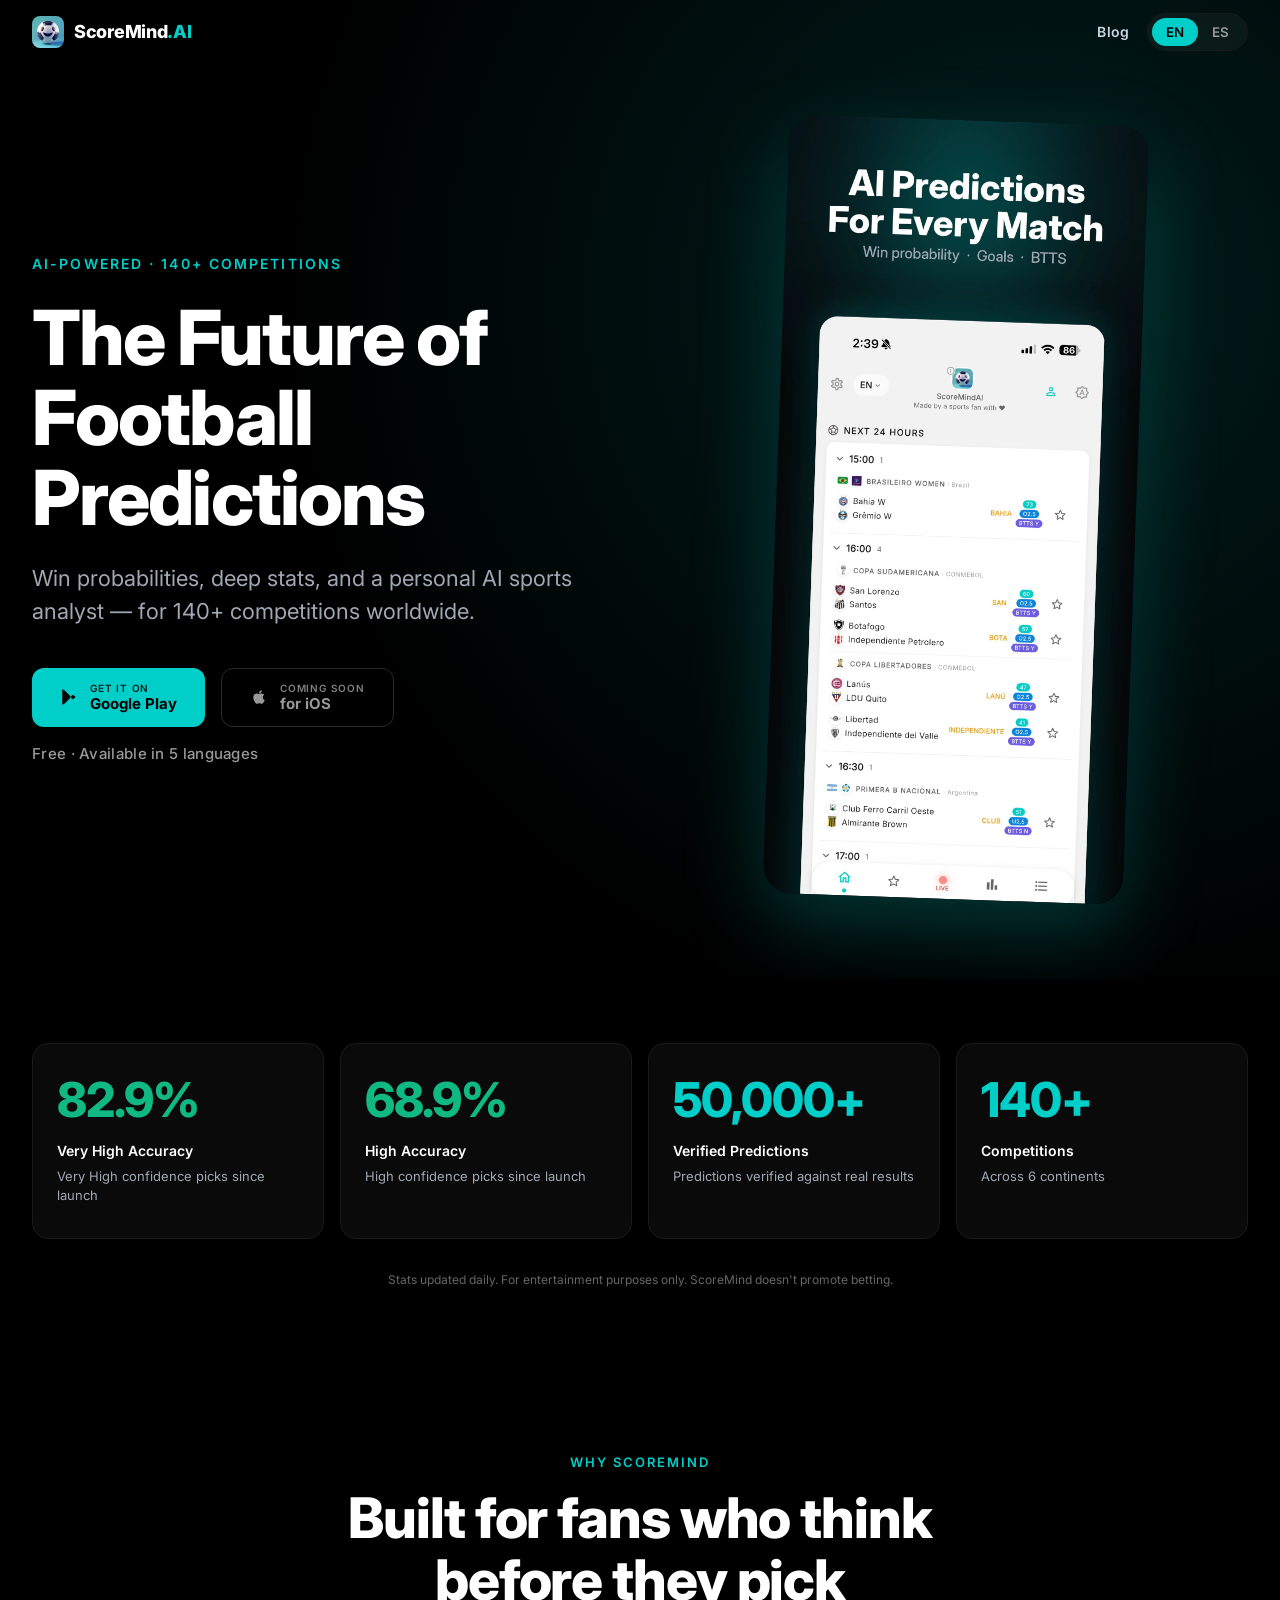
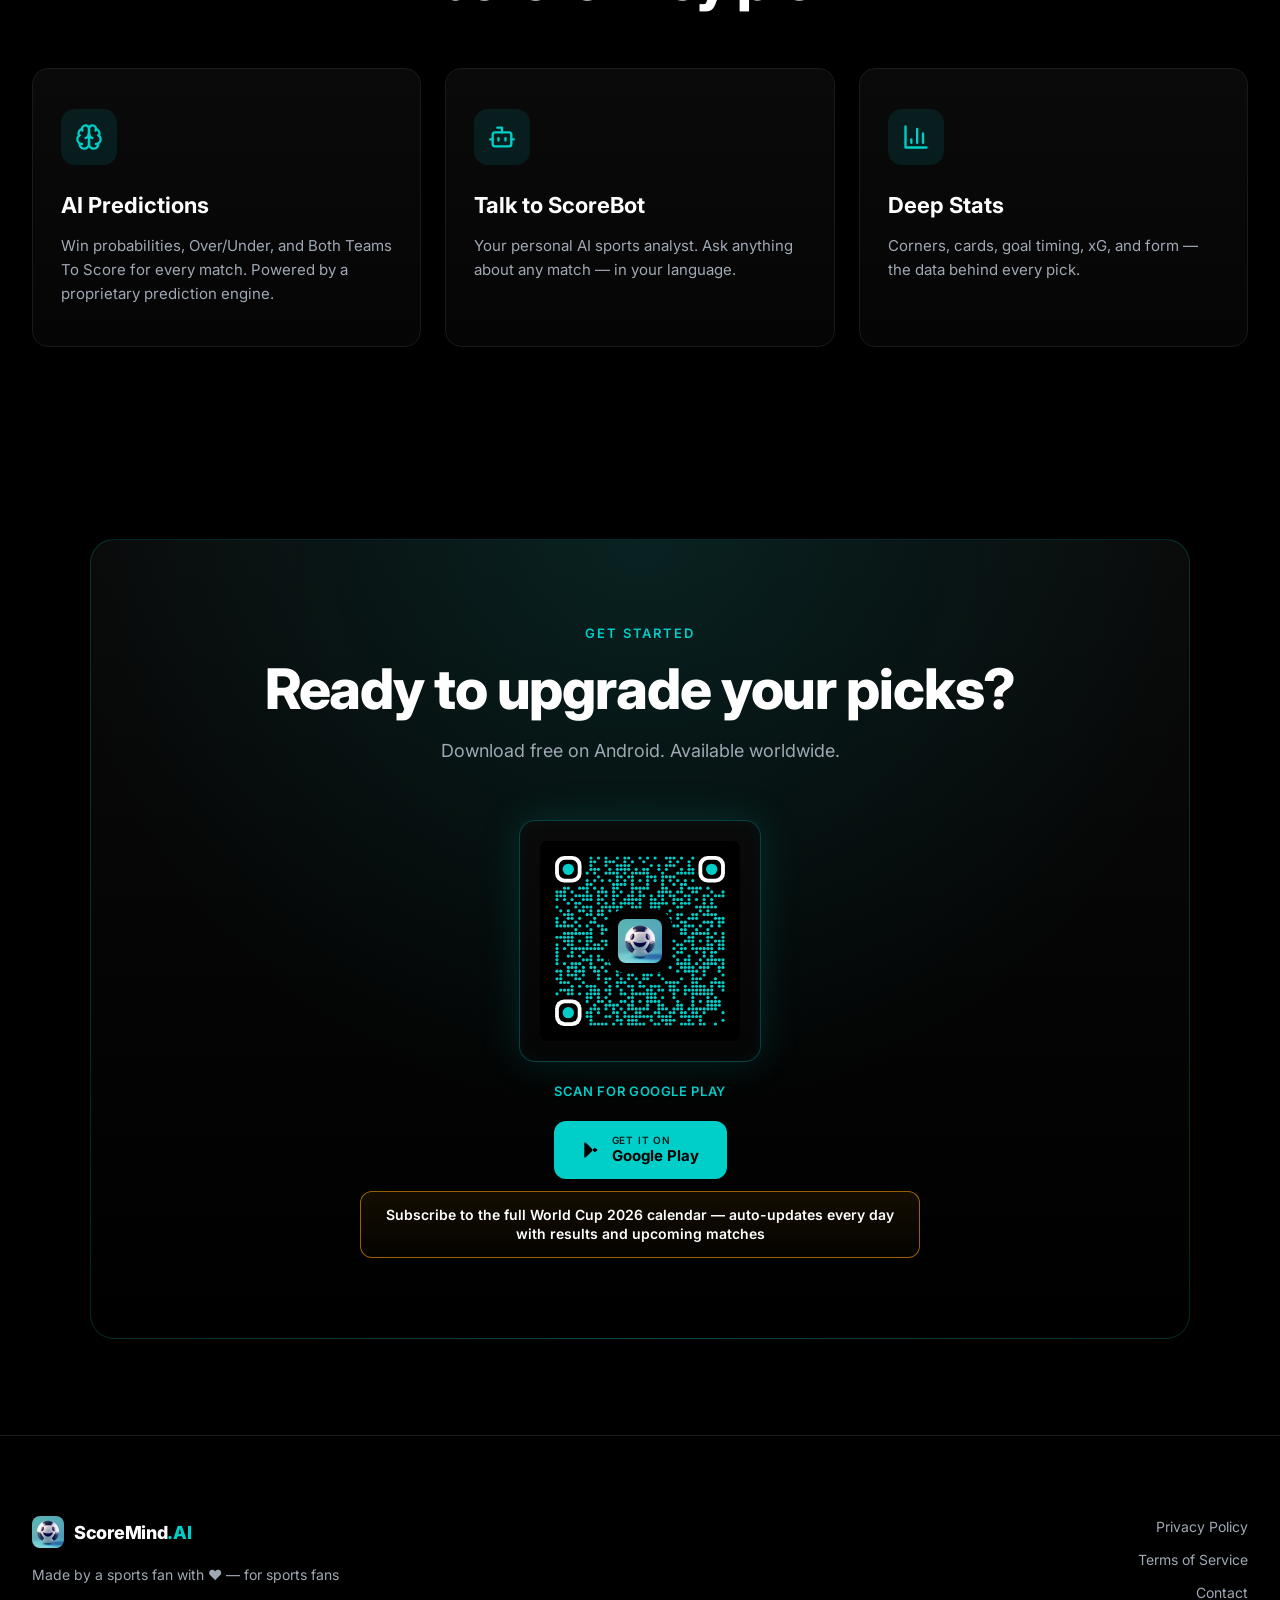
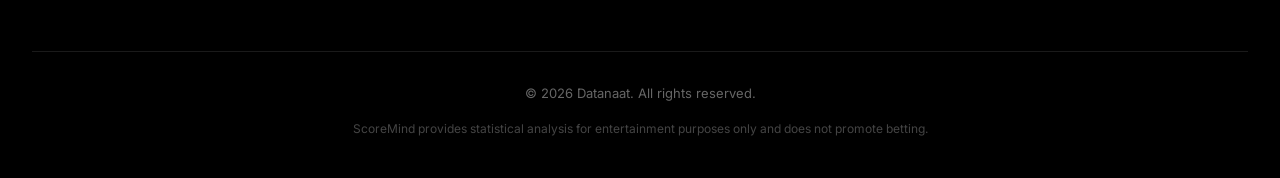
==== index.html @ 616c1754 "Add World Cup 2026 calendar subscribe CTA beside Download app button Mac directive 2026-06-03 S38 Wa" ====
<!DOCTYPE html>
<html lang="en">
<head>
  <!-- Google tag (gtag.js) -->
  <script async src="https://www.googletagmanager.com/gtag/js?id=G-HRE56GWJR3"></script>
  <script>
    window.dataLayer = window.dataLayer || [];
    function gtag(){dataLayer.push(arguments);}
    gtag('js', new Date());
    gtag('config', 'G-HRE56GWJR3');
  </script>

  <meta charset="UTF-8">
  <meta name="viewport" content="width=device-width, initial-scale=1.0">
  <meta name="theme-color" content="#000000">
  <title>ScoreMind AI — AI Predictions for 140+ Football Competitions</title>

  <!-- Google Tag Manager -->
  <script>(function(w,d,s,l,i){w[l]=w[l]||[];w[l].push({'gtm.start':
  new Date().getTime(),event:'gtm.js'});var f=d.getElementsByTagName(s)[0],
  j=d.createElement(s),dl=l!='dataLayer'?'&l='+l:'';j.async=true;j.src=
  'https://www.googletagmanager.com/gtm.js?id='+i+dl;f.parentNode.insertBefore(j,f);
  })(window,document,'script','dataLayer','GTM-NVF7D37X');</script>
  <!-- End Google Tag Manager -->

  <meta name="description" content="AI-powered football predictions, deep stats, and a personal AI sports analyst (ScoreBot) for 140+ competitions worldwide. Free on Android. iOS coming soon.">
  <link rel="icon" type="image/png" sizes="32x32" href="/favicon-32x32.png">
  <link rel="icon" type="image/png" sizes="16x16" href="/favicon-16x16.png">
  <link rel="apple-touch-icon" sizes="180x180" href="/apple-touch-icon.png">
  <link rel="manifest" href="/site.webmanifest">
  <link rel="preconnect" href="https://fonts.googleapis.com">
  <link rel="preconnect" href="https://fonts.gstatic.com" crossorigin>
  <link rel="preload" as="image" href="/assets/screenshots/home.webp" fetchpriority="high">
  <link href="https://fonts.googleapis.com/css2?family=Inter:wght@400;500;600;700;800;900&display=swap" rel="stylesheet">

  <!-- Open Graph (FIXME: og-image.png needs to be uploaded to /og-image.png) -->
  <meta property="og:title" content="ScoreMind AI — AI Predictions for Football">
  <meta property="og:description" content="Win probabilities, deep stats, and a personal AI sports analyst — for 140+ competitions worldwide.">
  <meta property="og:image" content="https://scoremind.ai/og-image.png">
  <meta property="og:url" content="https://scoremind.ai">
  <meta property="og:type" content="website">

  <meta name="twitter:card" content="summary_large_image">
  <meta name="twitter:title" content="ScoreMind AI — AI Predictions for Football">
  <meta name="twitter:description" content="Win probabilities, deep stats, and a personal AI sports analyst.">
  <meta name="twitter:image" content="https://scoremind.ai/og-image.png">

  <style>
    *, *::before, *::after { margin: 0; padding: 0; box-sizing: border-box; }
    html { scroll-behavior: smooth; }
    body {
      font-family: 'Inter', -apple-system, BlinkMacSystemFont, 'Segoe UI', Roboto, sans-serif;
      background: #000;
      color: #fff;
      line-height: 1.5;
      min-height: 100vh;
      -webkit-font-smoothing: antialiased;
      text-rendering: optimizeLegibility;
      overflow-x: hidden;
    }
    a { color: inherit; text-decoration: none; }
    button { font-family: inherit; }
    img { display: block; max-width: 100%; }

    .container { max-width: 1280px; margin: 0 auto; padding: 0 32px; }
    .eyebrow {
      font-size: 13px;
      font-weight: 600;
      letter-spacing: 0.15em;
      color: #00CEC9;
      text-transform: uppercase;
    }
    .h2-display {
      font-size: clamp(36px, 5vw, 56px);
      font-weight: 800;
      line-height: 1.1;
      letter-spacing: -0.02em;
      color: #fff;
    }

    .icon {
      display: inline-block;
      width: 24px;
      height: 24px;
      background-color: currentColor;
      -webkit-mask-repeat: no-repeat;
      mask-repeat: no-repeat;
      -webkit-mask-position: center;
      mask-position: center;
      -webkit-mask-size: contain;
      mask-size: contain;
    }
    .icon-brain { -webkit-mask-image: url('/assets/icons/brain.svg'); mask-image: url('/assets/icons/brain.svg'); }
    .icon-bot { -webkit-mask-image: url('/assets/icons/bot.svg'); mask-image: url('/assets/icons/bot.svg'); }
    .icon-bar-chart { -webkit-mask-image: url('/assets/icons/bar-chart-3.svg'); mask-image: url('/assets/icons/bar-chart-3.svg'); }

    .nav {
      position: fixed;
      top: 0; left: 0; right: 0;
      height: 64px;
      z-index: 50;
      background: transparent;
      border-bottom: 1px solid transparent;
      transition: background 0.3s ease, backdrop-filter 0.3s ease, border-color 0.3s ease;
    }
    .nav-inner {
      max-width: 1280px;
      margin: 0 auto;
      height: 100%;
      padding: 0 32px;
      display: flex;
      align-items: center;
      justify-content: space-between;
    }
    .nav.scrolled {
      background: rgba(0, 0, 0, 0.7);
      backdrop-filter: blur(12px);
      -webkit-backdrop-filter: blur(12px);
      border-bottom-color: #1A1A1A;
    }
    .nav-logo { display: flex; align-items: center; gap: 10px; }
    .nav-logo img { width: 32px; height: 32px; border-radius: 8px; }
    .nav-logo-text {
      font-size: 18px;
      font-weight: 800;
      letter-spacing: -0.3px;
      color: #fff;
    }
    .nav-logo-text .ai { color: #00CEC9; }

    .nav-right { display: flex; align-items: center; gap: 18px; }
    .nav-link {
      font-size: 14px;
      font-weight: 600;
      color: #cbd5e1;
      letter-spacing: 0.01em;
      transition: color 0.2s;
    }
    .nav-link:hover { color: #00CEC9; }

    .lang-toggle {
      display: flex;
      background: rgba(255, 255, 255, 0.04);
      border: 1px solid #1A1A1A;
      border-radius: 999px;
      padding: 4px;
      font-size: 13px;
      font-weight: 600;
    }
    .lang-toggle button {
      background: transparent;
      border: 0;
      color: #999;
      padding: 6px 14px;
      border-radius: 999px;
      cursor: pointer;
      font-weight: inherit;
      transition: color 0.2s, background 0.2s;
    }
    .lang-toggle button.active {
      background: #00CEC9;
      color: #000;
    }

    .hero {
      position: relative;
      padding: 120px 32px 80px;
      min-height: 90vh;
      display: flex;
      align-items: center;
      overflow: hidden;
    }
    .hero::before {
      content: '';
      position: absolute;
      inset: 0;
      background: radial-gradient(circle at 80% 30%, rgba(0, 206, 201, 0.15), transparent 60%);
      pointer-events: none;
      z-index: 0;
    }
    .hero-grid {
      max-width: 1280px;
      margin: 0 auto;
      width: 100%;
      display: grid;
      grid-template-columns: minmax(0, 1fr) minmax(0, 1fr);
      gap: 48px;
      align-items: center;
      position: relative;
      z-index: 1;
    }
    .hero-eyebrow {
      font-size: 14px;
      font-weight: 600;
      letter-spacing: 0.15em;
      color: #00CEC9;
      text-transform: uppercase;
      margin-bottom: 24px;
    }
    .hero h1 {
      font-size: clamp(48px, 6vw, 76px);
      font-weight: 800;
      line-height: 1.05;
      letter-spacing: -0.025em;
      max-width: 600px;
    }
    .hero-sub {
      font-size: clamp(18px, 2vw, 22px);
      line-height: 1.5;
      color: #A0A8B4;
      max-width: 540px;
      margin-top: 24px;
    }
    .hero-buttons {
      display: flex;
      gap: 16px;
      margin-top: 40px;
      flex-wrap: wrap;
    }
    .btn {
      display: inline-flex;
      align-items: center;
      gap: 12px;
      padding: 14px 28px;
      border-radius: 12px;
      font-size: 15px;
      font-weight: 600;
      cursor: pointer;
      transition: all 0.2s ease;
      border: 0;
      text-decoration: none;
    }
    .btn-primary { background: #00CEC9; color: #000; }
    .btn-primary:hover {
      transform: scale(1.02);
      box-shadow: 0 8px 24px rgba(0, 206, 201, 0.35);
    }
    .btn-secondary {
      background: transparent;
      border: 1.5px solid #333;
      color: rgba(255, 255, 255, 0.7);
      cursor: not-allowed;
      opacity: 0.85;
    }
    .btn-icon { width: 18px; height: 18px; flex-shrink: 0; }
    .btn-stack {
      display: flex;
      flex-direction: column;
      align-items: flex-start;
      line-height: 1.1;
      gap: 2px;
    }
    .btn-stack-small {
      font-size: 10px;
      font-weight: 600;
      opacity: 0.85;
      text-transform: uppercase;
      letter-spacing: 0.08em;
    }
    .btn-stack-big { font-size: 15px; font-weight: 700; }
    .hero-tiny {
      font-size: 15px;
      font-weight: 500;
      color: #999;
      letter-spacing: 0.02em;
      margin-top: 16px;
    }

    .hero-phone-wrap {
      display: flex;
      justify-content: center;
      align-items: center;
      width: 100%;
    }
    .hero-phone {
      width: 360px;
      max-width: 100%;
      border-radius: 28px;
      overflow: hidden;
      transform: rotate(2deg);
      opacity: 1;
      box-shadow:
        0 30px 80px rgba(0, 206, 201, 0.25),
        0 12px 32px rgba(0, 0, 0, 0.5);
      animation: heroPhoneIn 0.9s cubic-bezier(0.2, 0.7, 0.2, 1) 200ms;
    }
    .hero-phone img {
      display: block;
      width: 100%;
      height: auto;
      object-fit: contain;
    }
    @keyframes heroPhoneIn {
      from { opacity: 0; transform: rotate(2deg) translateY(20px); }
      to { opacity: 1; transform: rotate(2deg) translateY(0); }
    }

    .trust { padding: 64px 0; }
    .trust-grid {
      display: grid;
      grid-template-columns: repeat(4, 1fr);
      gap: 16px;
    }
    .trust-card {
      background: #0A0A0A;
      border: 1px solid #1A1A1A;
      border-radius: 16px;
      padding: 32px 24px;
      transition: border-color 0.2s ease, transform 0.2s ease;
    }
    .trust-card:hover {
      border-color: rgba(0, 206, 201, 0.4);
      transform: translateY(-4px);
    }
    .trust-number {
      font-size: 48px;
      font-weight: 800;
      line-height: 1;
      letter-spacing: -0.02em;
    }
    .trust-card.green .trust-number { color: #10B981; }
    .trust-card.cyan .trust-number { color: #00CEC9; }
    .trust-label {
      font-size: 14px;
      font-weight: 600;
      color: #fff;
      margin-top: 16px;
    }
    .trust-desc {
      font-size: 13px;
      color: #A0A8B4;
      margin-top: 6px;
      line-height: 1.5;
    }
    .trust-disclaimer {
      text-align: center;
      font-size: 12px;
      color: #666;
      margin-top: 32px;
      max-width: 720px;
      margin-left: auto;
      margin-right: auto;
    }

    .why { padding: 96px 0; }
    .why-header {
      text-align: center;
      max-width: 720px;
      margin: 0 auto 56px;
    }
    .why-header .eyebrow { display: inline-block; margin-bottom: 16px; }
    .why-grid {
      display: grid;
      grid-template-columns: repeat(3, 1fr);
      gap: 24px;
    }
    .why-card {
      background: linear-gradient(180deg, #0A0A0A, #050505);
      border: 1px solid #1A1A1A;
      border-radius: 16px;
      padding: 40px 28px;
      transition: border-color 0.2s ease, transform 0.2s ease;
    }
    .why-card:hover {
      border-color: rgba(0, 206, 201, 0.3);
      transform: translateY(-4px);
    }
    .why-card-icon {
      width: 56px;
      height: 56px;
      border-radius: 14px;
      background: rgba(0, 206, 201, 0.1);
      color: #00CEC9;
      display: flex;
      align-items: center;
      justify-content: center;
    }
    .why-card-icon .icon { width: 28px; height: 28px; }
    .why-card-title {
      font-size: 22px;
      font-weight: 700;
      color: #fff;
      margin-top: 24px;
    }
    .why-card-body {
      font-size: 15px;
      color: #A0A8B4;
      line-height: 1.6;
      margin-top: 12px;
    }

    .download { padding: 96px 0; }
    .download-card {
      position: relative;
      max-width: 1100px;
      margin: 0 auto;
      background: radial-gradient(circle at 50% 0%, rgba(0, 206, 201, 0.12), transparent 60%), linear-gradient(180deg, #0A0A0A, #000);
      border: 1px solid rgba(0, 206, 201, 0.2);
      border-radius: 24px;
      padding: 80px 60px;
      text-align: center;
      overflow: hidden;
    }
    .download-card .eyebrow { display: inline-block; margin-bottom: 16px; }
    .download-h2 {
      font-size: clamp(36px, 5vw, 56px);
      font-weight: 800;
      line-height: 1.1;
      letter-spacing: -0.02em;
    }
    .download-sub {
      font-size: 18px;
      color: #A0A8B4;
      margin-top: 16px;
      line-height: 1.5;
    }

    .download-options {
      margin: 56px auto 0;
      display: flex;
      justify-content: center;
    }
    .download-col {
      display: flex;
      flex-direction: column;
      align-items: center;
      gap: 20px;
    }
    .qr-wrap {
      position: relative;
      padding: 20px;
      border-radius: 16px;
      background: linear-gradient(180deg, #0A0A0A, #050505);
      border: 1px solid rgba(0, 206, 201, 0.3);
      box-shadow:
        0 0 40px rgba(0, 206, 201, 0.15),
        inset 0 0 20px rgba(0, 206, 201, 0.05);
      transition: box-shadow 0.3s ease;
      display: block;
    }
    .qr-wrap:hover {
      box-shadow:
        0 0 60px rgba(0, 206, 201, 0.25),
        inset 0 0 24px rgba(0, 206, 201, 0.08);
    }
    .qr-wrap img.qr-img {
      width: 200px;
      height: 200px;
      display: block;
    }
    .qr-logo {
      position: absolute;
      top: 50%;
      left: 50%;
      transform: translate(-50%, -50%);
      width: 56px;
      height: 56px;
      border-radius: 14px;
      background: #000;
      padding: 6px;
      box-shadow: 0 0 0 4px #000;
    }
    .qr-label {
      font-size: 13px;
      font-weight: 600;
      letter-spacing: 0.05em;
      text-transform: uppercase;
      color: #00CEC9;
    }

    .download-mobile-buttons {
      display: none;
      flex-direction: column;
      gap: 12px;
      margin-top: 32px;
    }
    .download-mobile-buttons .btn {
      justify-content: center;
      width: 100%;
    }

    /* World Cup 2026 calendar subscribe CTA (S38 W8) */
    .download-ctas {
      display: flex;
      flex-direction: column;
      align-items: center;
      gap: 14px;
      margin-top: 12px;
    }
    .btn-wc-calendar {
      display: inline-flex;
      align-items: center;
      gap: 10px;
      max-width: 560px;
      padding: 14px 24px;
      border-radius: 12px;
      border: 1.5px solid rgba(245, 158, 11, 0.6);
      background: linear-gradient(180deg, rgba(245, 158, 11, 0.08), rgba(245, 158, 11, 0.02));
      color: #fff;
      font-size: 14px;
      font-weight: 600;
      line-height: 1.35;
      text-align: center;
      cursor: pointer;
      transition: all 0.2s ease;
      text-decoration: none;
    }
    .btn-wc-calendar:hover {
      transform: scale(1.02);
      border-color: #F59E0B;
      box-shadow: 0 8px 24px rgba(245, 158, 11, 0.25);
    }
    .btn-wc-calendar .btn-wc-icon {
      flex-shrink: 0;
      width: 20px;
      height: 20px;
      color: #F59E0B;
    }

    /* Modal */
    .modal-overlay {
      position: fixed;
      inset: 0;
      background: rgba(0, 0, 0, 0.78);
      backdrop-filter: blur(6px);
      -webkit-backdrop-filter: blur(6px);
      display: none;
      align-items: center;
      justify-content: center;
      z-index: 100;
      padding: 20px;
    }
    .modal-overlay.open { display: flex; }
    .modal-card {
      background: linear-gradient(180deg, #0A0A0A, #050505);
      border: 1px solid rgba(245, 158, 11, 0.35);
      border-radius: 20px;
      padding: 32px 28px;
      max-width: 480px;
      width: 100%;
      box-shadow: 0 24px 64px rgba(0, 0, 0, 0.6), 0 0 40px rgba(245, 158, 11, 0.12);
      text-align: left;
    }
    .modal-card h2 {
      font-size: 22px;
      font-weight: 800;
      letter-spacing: -0.01em;
      color: #fff;
      margin-bottom: 18px;
    }
    .modal-card ul {
      list-style: none;
      padding: 0;
      margin: 0 0 24px 0;
      display: flex;
      flex-direction: column;
      gap: 12px;
    }
    .modal-card ul li {
      font-size: 14px;
      line-height: 1.5;
      color: #cbd5e1;
    }
    .modal-card ul li a {
      color: #00CEC9;
      text-decoration: underline;
    }
    .modal-actions {
      display: flex;
      gap: 12px;
      justify-content: flex-end;
      flex-wrap: wrap;
    }
    .modal-actions .btn-modal {
      padding: 10px 20px;
      border-radius: 10px;
      font-size: 14px;
      font-weight: 600;
      border: 0;
      cursor: pointer;
      transition: all 0.2s ease;
    }
    .modal-actions .btn-modal-cancel {
      background: transparent;
      border: 1px solid #333;
      color: #cbd5e1;
    }
    .modal-actions .btn-modal-cancel:hover { border-color: #666; }
    .modal-actions .btn-modal-confirm {
      background: #F59E0B;
      color: #000;
    }
    .modal-actions .btn-modal-confirm:hover {
      transform: scale(1.03);
      box-shadow: 0 6px 18px rgba(245, 158, 11, 0.4);
    }
    @media (max-width: 480px) {
      .modal-card { padding: 24px 20px; }
      .modal-card h2 { font-size: 20px; }
    }

    .footer {
      border-top: 1px solid #1A1A1A;
      padding: 80px 0 40px;
    }
    .footer-grid {
      display: grid;
      grid-template-columns: 1fr 1fr;
      gap: 48px;
      align-items: start;
    }
    .footer-brand {
      display: flex;
      flex-direction: column;
      gap: 16px;
    }
    .footer-logo { display: flex; align-items: center; gap: 10px; }
    .footer-logo img { width: 32px; height: 32px; border-radius: 8px; }
    .footer-logo-text {
      font-size: 18px;
      font-weight: 800;
      letter-spacing: -0.3px;
    }
    .footer-logo-text .ai { color: #00CEC9; }
    .footer-tagline {
      font-size: 14px;
      color: #A0A8B4;
      max-width: 360px;
      line-height: 1.5;
    }
    .footer-links {
      display: flex;
      flex-direction: column;
      gap: 12px;
      align-items: flex-end;
    }
    .footer-links a {
      font-size: 14px;
      color: #A0A8B4;
      transition: color 0.2s;
    }
    .footer-links a:hover { color: #00CEC9; }
    .footer-bottom {
      margin-top: 48px;
      padding-top: 32px;
      border-top: 1px solid #1A1A1A;
      text-align: center;
    }
    .footer-copy { font-size: 13px; color: #666; }
    .footer-disclaimer {
      font-size: 12px;
      color: #444;
      max-width: 600px;
      margin: 16px auto 0;
      line-height: 1.5;
    }

    @media (max-width: 1023px) {
      .hero-phone { width: 320px; }
      .why-grid { grid-template-columns: 1fr; gap: 16px; }
      .trust-grid { grid-template-columns: repeat(2, minmax(0, 1fr)); }
    }

    @media (max-width: 767px) {
      .container { padding: 0 20px; }
      .nav-inner { padding: 0 16px; }
      .hero { padding: 100px 20px 60px; min-height: auto; }
      .hero h1 {
        font-size: 40px !important;
        line-height: 1.08;
        max-width: 100%;
        overflow-wrap: break-word;
        word-wrap: break-word;
        hyphens: auto;
      }
      .hero-sub { font-size: 17px; }
      .hero-eyebrow { font-size: 12px; }
      .hero-grid { grid-template-columns: 1fr; gap: 56px; }
      .hero-phone { width: min(280px, 75vw); }
      .lang-toggle { font-size: 12px; padding: 3px; }
      .lang-toggle button { padding: 5px 10px; }
      .nav-right { gap: 12px; }
      .nav-link { font-size: 13px; }
      .h2-display { font-size: 32px !important; }
      .download-h2 { font-size: 32px !important; }
      .why, .download { padding: 64px 0; }
      .download-card { padding: 48px 24px; }
      .download-options { display: none; }
      .download-mobile-buttons { display: flex; }
      .footer-grid { grid-template-columns: 1fr; gap: 32px; }
      .footer-links { align-items: flex-start; }
      .trust-grid { grid-template-columns: 1fr; }
      .trust-number { font-size: 40px; }
    }
  </style>
</head>
<body>
  <!-- Google Tag Manager (noscript) -->
  <noscript><iframe src="https://www.googletagmanager.com/ns.html?id=GTM-NVF7D37X"
  height="0" width="0" style="display:none;visibility:hidden"></iframe></noscript>
  <!-- End Google Tag Manager (noscript) -->

  <nav class="nav" id="nav">
    <div class="nav-inner">
      <a href="/" class="nav-logo" aria-label="ScoreMind.AI home">
        <img src="/logo.webp" alt="">
        <span class="nav-logo-text">ScoreMind<span class="ai">.AI</span></span>
      </a>
      <div class="nav-right">
        <a href="/blog" class="nav-link" data-i18n="nav.link_blog">Blog</a>
        <div class="lang-toggle" role="group" aria-label="Language selector">
          <button data-lang-btn="en" data-i18n="nav.lang_en" class="active" aria-pressed="true">EN</button>
          <button data-lang-btn="es" data-i18n="nav.lang_es" aria-pressed="false">ES</button>
        </div>
      </div>
    </div>
  </nav>

  <section class="hero">
    <div class="hero-grid">
      <div class="hero-copy">
        <div class="hero-eyebrow" data-i18n="hero.eyebrow">AI-POWERED · 140+ COMPETITIONS</div>
        <h1 data-i18n="hero.h1">The Future of Football Predictions</h1>
        <p class="hero-sub" data-i18n="hero.sub">Win probabilities, deep stats, and a personal AI sports analyst — for 140+ competitions worldwide.</p>

        <div class="hero-buttons">
          <a class="btn btn-primary" href="https://play.google.com/store/apps/details?id=ai.scoremind.app">
            <svg class="btn-icon" viewBox="0 0 24 24" fill="currentColor" aria-hidden="true">
              <path d="M3.609 1.814 13.792 12 3.61 22.186a.996.996 0 0 1-.61-.92V2.734a1 1 0 0 1 .609-.92Z"/>
              <path d="m16.81 9.013 2.633 1.494c1.376.78 1.376 2.205 0 2.985l-2.633 1.494L13.792 12l3.018-2.987Z"/>
              <path d="m4.609 1.814 9.183 9.186-3.018 3.018L4.609 1.814Z"/>
              <path d="m4.609 22.186 9.183-9.186-3.018-3.018L4.609 22.186Z"/>
            </svg>
            <span class="btn-stack">
              <span class="btn-stack-small" data-i18n="hero.btn_primary_small">GET IT ON</span>
              <span class="btn-stack-big" data-i18n="hero.btn_primary_big">Google Play</span>
            </span>
          </a>

          <button class="btn btn-secondary" disabled aria-disabled="true">
            <svg class="btn-icon" viewBox="0 0 24 24" fill="currentColor" aria-hidden="true">
              <path d="M17.05 20.28c-.98.95-2.05.8-3.08.35-1.09-.46-2.09-.48-3.24 0-1.44.62-2.2.44-3.06-.35C2.79 15.25 3.51 7.59 9.05 7.31c1.35.07 2.29.74 3.08.8 1.18-.24 2.31-.93 3.57-.84 1.51.12 2.65.72 3.4 1.8-3.12 1.87-2.38 5.98.48 7.13-.57 1.5-1.31 2.99-2.54 4.09zM12 7.25c-.15-2.23 1.66-4.07 3.74-4.25.29 2.58-2.34 4.5-3.74 4.25z"/>
            </svg>
            <span class="btn-stack">
              <span class="btn-stack-small" data-i18n="hero.btn_secondary_small">COMING SOON</span>
              <span class="btn-stack-big" data-i18n="hero.btn_secondary_big">for iOS</span>
            </span>
          </button>
        </div>

        <p class="hero-tiny" data-i18n="hero.tiny">Free · Available in 5 languages</p>
      </div>

      <div class="hero-phone-wrap">
        <div class="hero-phone">
          <img src="/assets/screenshots/home.webp" alt="ScoreMind home screen" fetchpriority="high" decoding="async" width="1284" height="2778">
        </div>
      </div>
    </div>
  </section>

  <section class="trust">
    <div class="container">
      <div class="trust-grid">
        <div class="trust-card green">
          <div class="trust-number">82.9%</div>
          <div class="trust-label" data-i18n="trust.card1.label">Very High Accuracy</div>
          <div class="trust-desc" data-i18n="trust.card1.desc">Very High confidence picks since launch</div>
        </div>
        <div class="trust-card green">
          <div class="trust-number">68.9%</div>
          <div class="trust-label" data-i18n="trust.card2.label">High Accuracy</div>
          <div class="trust-desc" data-i18n="trust.card2.desc">High confidence picks since launch</div>
        </div>
        <div class="trust-card cyan">
          <div class="trust-number">50,000+</div>
          <div class="trust-label" data-i18n="trust.card3.label">Verified Predictions</div>
          <div class="trust-desc" data-i18n="trust.card3.desc">Predictions verified against real results</div>
        </div>
        <div class="trust-card cyan">
          <div class="trust-number">140+</div>
          <div class="trust-label" data-i18n="trust.card4.label">Competitions</div>
          <div class="trust-desc" data-i18n="trust.card4.desc">Across 6 continents</div>
        </div>
      </div>
      <p class="trust-disclaimer" data-i18n="trust.disclaimer">Stats updated daily. For entertainment purposes only. ScoreMind doesn't promote betting.</p>
    </div>
  </section>

  <section class="why">
    <div class="container">
      <div class="why-header">
        <div class="eyebrow" data-i18n="why.eyebrow">WHY SCOREMIND</div>
        <h2 class="h2-display" data-i18n="why.h2">Built for fans who think before they pick</h2>
      </div>
      <div class="why-grid">
        <article class="why-card">
          <div class="why-card-icon"><span class="icon icon-brain" aria-hidden="true"></span></div>
          <h3 class="why-card-title" data-i18n="why.card1.title">AI Predictions</h3>
          <p class="why-card-body" data-i18n="why.card1.body">Win probabilities, Over/Under, and Both Teams To Score for every match. Powered by a proprietary prediction engine.</p>
        </article>
        <article class="why-card">
          <div class="why-card-icon"><span class="icon icon-bot" aria-hidden="true"></span></div>
          <h3 class="why-card-title" data-i18n="why.card2.title">Talk to ScoreBot</h3>
          <p class="why-card-body" data-i18n="why.card2.body">Your personal AI sports analyst. Ask anything about any match — in your language.</p>
        </article>
        <article class="why-card">
          <div class="why-card-icon"><span class="icon icon-bar-chart" aria-hidden="true"></span></div>
          <h3 class="why-card-title" data-i18n="why.card3.title">Deep Stats</h3>
          <p class="why-card-body" data-i18n="why.card3.body">Corners, cards, goal timing, xG, and form — the data behind every pick.</p>
        </article>
      </div>
    </div>
  </section>

  <section class="download">
    <div class="container">
      <div class="download-card">
        <div class="eyebrow" data-i18n="download.eyebrow">GET STARTED</div>
        <h2 class="download-h2" data-i18n="download.h2">Ready to upgrade your picks?</h2>
        <p class="download-sub" data-i18n="download.sub">Download free on Android. Available worldwide.</p>

        <div class="download-options">
          <div class="download-col">
            <a class="qr-wrap" href="https://play.google.com/store/apps/details?id=ai.scoremind.app" aria-label="Open Google Play listing">
              <img class="qr-img" src="/assets/qr/google-play.svg" alt="Google Play QR code">
              <img class="qr-logo" src="/logo.webp" alt="">
            </a>
            <span class="qr-label" data-i18n="download.qr_label_active">Scan for Google Play</span>
            <a class="btn btn-primary" href="https://play.google.com/store/apps/details?id=ai.scoremind.app">
              <svg class="btn-icon" viewBox="0 0 24 24" fill="currentColor" aria-hidden="true">
                <path d="M3.609 1.814 13.792 12 3.61 22.186a.996.996 0 0 1-.61-.92V2.734a1 1 0 0 1 .609-.92Z"/>
                <path d="m16.81 9.013 2.633 1.494c1.376.78 1.376 2.205 0 2.985l-2.633 1.494L13.792 12l3.018-2.987Z"/>
                <path d="m4.609 1.814 9.183 9.186-3.018 3.018L4.609 1.814Z"/>
                <path d="m4.609 22.186 9.183-9.186-3.018-3.018L4.609 22.186Z"/>
              </svg>
              <span class="btn-stack">
                <span class="btn-stack-small" data-i18n="download.btn_active_small">GET IT ON</span>
                <span class="btn-stack-big" data-i18n="download.btn_active_big">Google Play</span>
              </span>
            </a>
          </div>
        </div>

        <div class="download-mobile-buttons">
          <a class="btn btn-primary" href="https://play.google.com/store/apps/details?id=ai.scoremind.app">
            <svg class="btn-icon" viewBox="0 0 24 24" fill="currentColor" aria-hidden="true">
              <path d="M3.609 1.814 13.792 12 3.61 22.186a.996.996 0 0 1-.61-.92V2.734a1 1 0 0 1 .609-.92Z"/>
              <path d="m16.81 9.013 2.633 1.494c1.376.78 1.376 2.205 0 2.985l-2.633 1.494L13.792 12l3.018-2.987Z"/>
              <path d="m4.609 1.814 9.183 9.186-3.018 3.018L4.609 1.814Z"/>
              <path d="m4.609 22.186 9.183-9.186-3.018-3.018L4.609 22.186Z"/>
            </svg>
            <span class="btn-stack">
              <span class="btn-stack-small" data-i18n="download.btn_active_small">GET IT ON</span>
              <span class="btn-stack-big" data-i18n="download.btn_active_big">Google Play</span>
            </span>
          </a>
        </div>

        <!-- World Cup 2026 calendar subscribe CTA (S38 W8) -->
        <div class="download-ctas">
          <a href="#" class="btn-wc-calendar" id="subscribe-wc-calendar"
             role="button"
             aria-haspopup="dialog"
             data-i18n="wc.subscribe_cta">
            <svg class="btn-wc-icon" viewBox="0 0 24 24" fill="none" stroke="currentColor" stroke-width="2" stroke-linecap="round" stroke-linejoin="round" aria-hidden="true">
              <rect x="3" y="4" width="18" height="18" rx="2" ry="2"/>
              <line x1="16" y1="2" x2="16" y2="6"/>
              <line x1="8" y1="2" x2="8" y2="6"/>
              <line x1="3" y1="10" x2="21" y2="10"/>
            </svg>
            <span>Subscribe to the full World Cup 2026 calendar — auto-updates every day with results and upcoming matches</span>
          </a>
        </div>
      </div>
    </div>
  </section>

  <!-- World Cup 2026 calendar subscribe modal (S38 W8) -->
  <div class="modal-overlay" id="wc-subscribe-modal" role="dialog" aria-modal="true" aria-labelledby="wc-subscribe-modal-title">
    <div class="modal-card">
      <h2 id="wc-subscribe-modal-title" data-i18n="wc.modal.title">World Cup 2026 Calendar</h2>
      <ul>
        <li data-i18n="wc.modal.bullet1">All 72 matches plus bracket auto-fills as the tournament progresses</li>
        <li data-i18n="wc.modal.bullet2">Match results update automatically</li>
        <li data-i18n="wc.modal.bullet3">15-minute reminder before each match (via your calendar)</li>
        <li data-i18n="wc.modal.bullet4" data-i18n-html="true">Want instant result notifications? <a href="https://play.google.com/store/apps/details?id=ai.scoremind.app" target="_blank" rel="noopener">Download the app</a></li>
      </ul>
      <div class="modal-actions">
        <button type="button" class="btn-modal btn-modal-cancel" id="wc-modal-cancel" data-i18n="wc.modal.cancel">Cancel</button>
        <button type="button" class="btn-modal btn-modal-confirm" id="wc-modal-confirm" data-i18n="wc.modal.confirm">Subscribe</button>
      </div>
    </div>
  </div>

  <footer class="footer">
    <div class="container">
      <div class="footer-grid">
        <div class="footer-brand">
          <a href="/" class="footer-logo" aria-label="ScoreMind.AI home">
            <img src="/logo.webp" alt="">
            <span class="footer-logo-text">ScoreMind<span class="ai">.AI</span></span>
          </a>
          <p class="footer-tagline" data-i18n="footer.tagline">Made by a sports fan with ❤ — for sports fans</p>
        </div>
        <div class="footer-links">
          <a href="/privacy" data-i18n="footer.link_privacy">Privacy Policy</a>
          <a href="/terms" data-i18n="footer.link_terms">Terms of Service</a>
          <a href="mailto:info@datanaat.com" data-i18n="footer.link_contact">Contact</a>
        </div>
      </div>
      <div class="footer-bottom">
        <p class="footer-copy" data-i18n="footer.copyright">© 2026 Datanaat. All rights reserved.</p>
        <p class="footer-disclaimer" data-i18n="footer.disclaimer">ScoreMind provides statistical analysis for entertainment purposes only and does not promote betting.</p>
      </div>
    </div>
  </footer>

  <script src="/assets/js/i18n.js" defer></script>
  <script>
    (function () {
      var nav = document.getElementById('nav');
      function onScroll() {
        if (window.scrollY > 8) nav.classList.add('scrolled');
        else nav.classList.remove('scrolled');
      }
      window.addEventListener('scroll', onScroll, { passive: true });
      onScroll();
    })();
  </script>

  <!-- World Cup 2026 calendar subscribe handler (S38 W8) -->
  <script>
  (function () {
    'use strict';
    var BACKEND_HOST = 'migration-production-dc6e.up.railway.app';
    var CALENDAR_PATH = '/calendars/worldcup-2026.ics';
    var SUPPORTED_LANGS = ['en', 'es', 'pt', 'fr', 'ar'];

    function getCalendarLang() {
      var raw = (navigator.language || navigator.userLanguage || 'en').toLowerCase();
      var base = raw.split(/[-_]/)[0];
      return SUPPORTED_LANGS.indexOf(base) !== -1 ? base : 'en';
    }

    function isApplePlatform() {
      var ua = navigator.userAgent || '';
      return /iPad|iPhone|iPod|Macintosh/.test(ua);
    }

    function buildHttpsIcsUrl(lang) {
      return 'https://' + BACKEND_HOST + CALENDAR_PATH + '?lang=' + encodeURIComponent(lang);
    }
    function buildWebcalUrl(lang) {
      return 'webcal://' + BACKEND_HOST + CALENDAR_PATH + '?lang=' + encodeURIComponent(lang);
    }

    function subscribeToCalendar() {
      var lang = getCalendarLang();
      if (isApplePlatform()) {
        // iOS / macOS Safari → webcal:// native (Apple Calendar one-tap subscribe)
        window.location.href = buildWebcalUrl(lang);
      } else {
        // Android / desktop → Google Calendar web subscribe wrapper
        var googleSubscribeUrl = 'https://calendar.google.com/calendar/r?cid=' + encodeURIComponent(buildHttpsIcsUrl(lang));
        window.open(googleSubscribeUrl, '_blank', 'noopener');
      }
    }

    function showModal() {
      var modal = document.getElementById('wc-subscribe-modal');
      if (!modal) return;
      modal.classList.add('open');
      document.body.style.overflow = 'hidden';
    }
    function hideModal() {
      var modal = document.getElementById('wc-subscribe-modal');
      if (!modal) return;
      modal.classList.remove('open');
      document.body.style.overflow = '';
    }

    function bind() {
      var btn = document.getElementById('subscribe-wc-calendar');
      if (btn) {
        btn.addEventListener('click', function (e) {
          e.preventDefault();
          showModal();
        });
      }
      var confirmBtn = document.getElementById('wc-modal-confirm');
      if (confirmBtn) {
        confirmBtn.addEventListener('click', function () {
          hideModal();
          subscribeToCalendar();
        });
      }
      var cancelBtn = document.getElementById('wc-modal-cancel');
      if (cancelBtn) cancelBtn.addEventListener('click', hideModal);

      var modal = document.getElementById('wc-subscribe-modal');
      if (modal) {
        modal.addEventListener('click', function (e) {
          if (e.target === modal) hideModal();
        });
      }
      document.addEventListener('keydown', function (e) {
        if (e.key === 'Escape') hideModal();
      });
    }

    if (document.readyState === 'loading') {
      document.addEventListener('DOMContentLoaded', bind);
    } else {
      bind();
    }
  })();
  </script>

</body>
</html>
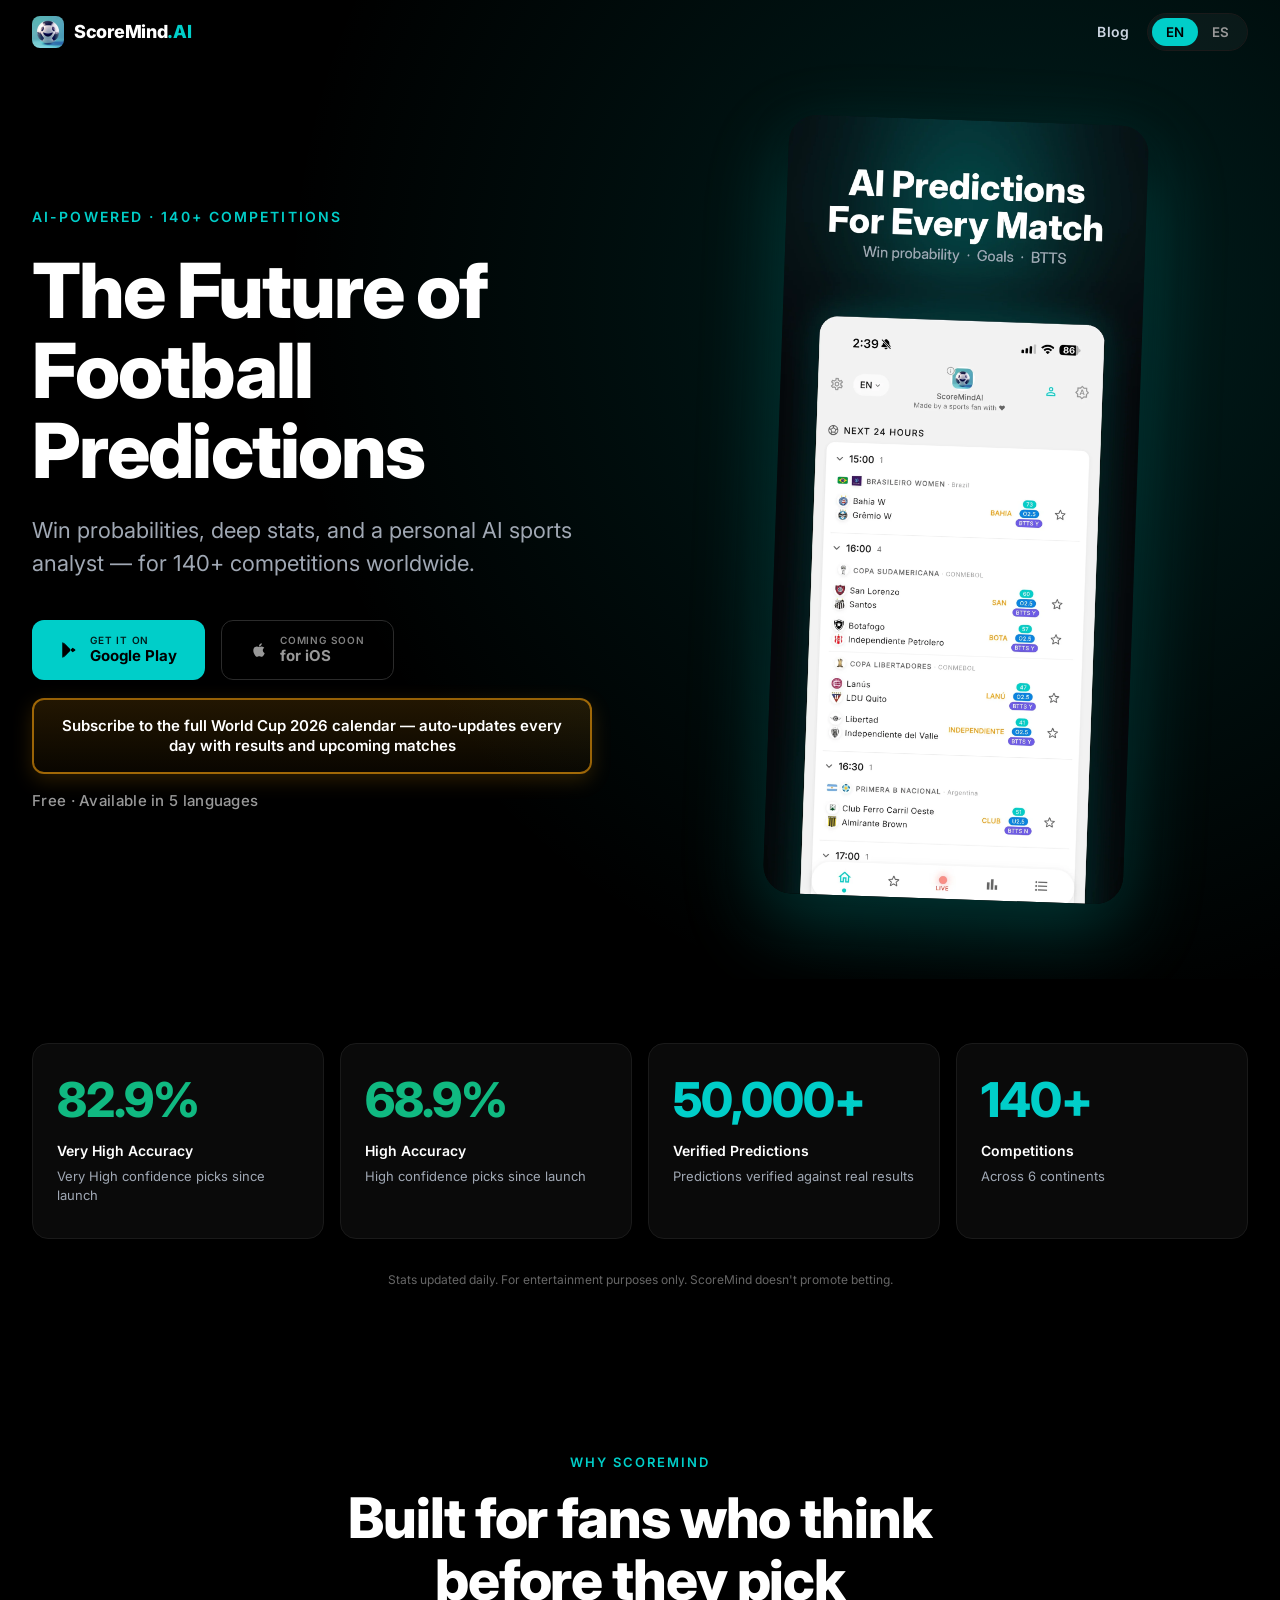
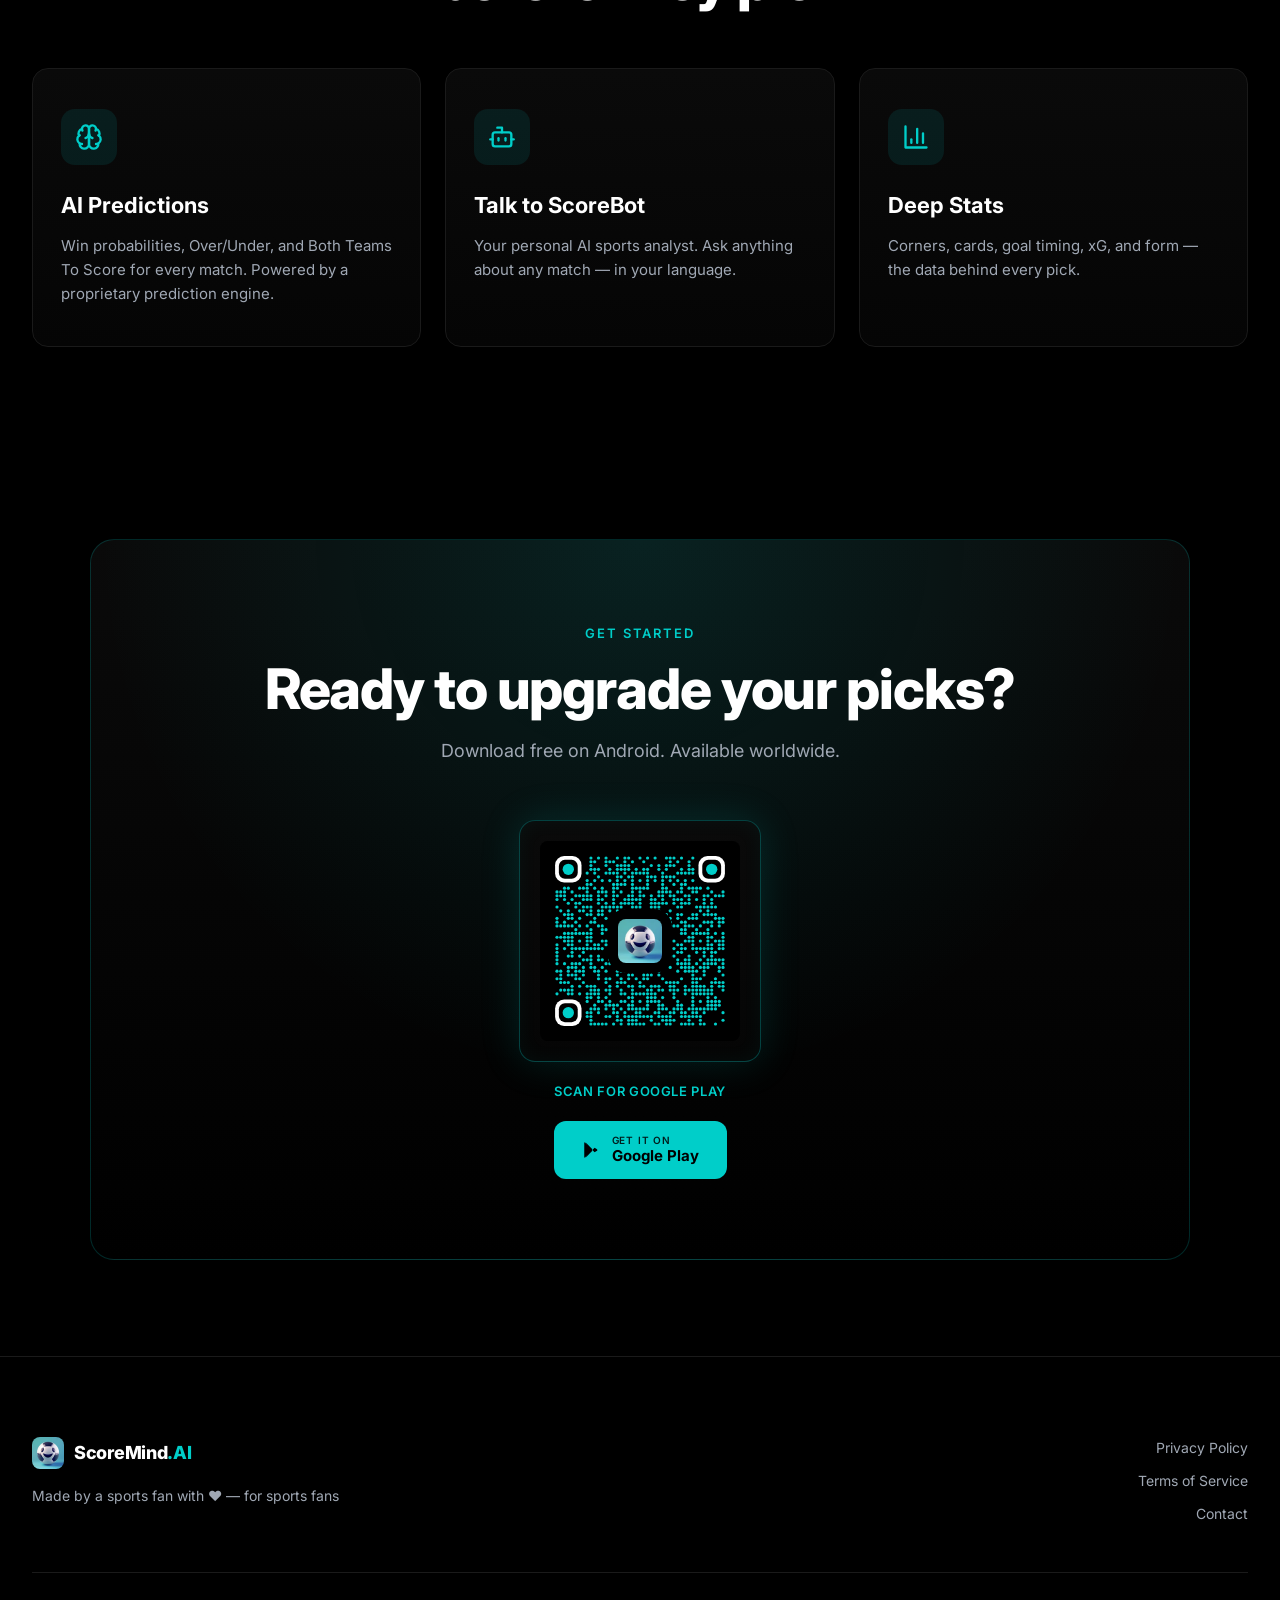
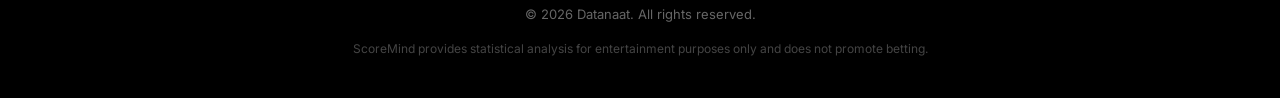
==== commit 5ef71e0b: "feat(site): promote WC calendar subscribe CTA to hero (above-the-fold) Moved #subscribe-wc-calendar " ====
--- a/index.html
+++ b/index.html
@@ -515,6 +515,27 @@
       width: 20px;
       height: 20px;
       color: #F59E0B;
+    }
+
+    /* Hero-promoted WC CTA — bolder visual weight above the fold */
+    .hero-wc-cta {
+      margin-top: 18px;
+      max-width: 560px;
+    }
+    .hero-wc-cta .btn-wc-calendar {
+      border-width: 2px;
+      padding: 16px 26px;
+      font-size: 15px;
+      background: linear-gradient(180deg, rgba(245, 158, 11, 0.14), rgba(245, 158, 11, 0.04));
+      box-shadow: 0 6px 20px rgba(245, 158, 11, 0.18);
+    }
+    .hero-wc-cta .btn-wc-calendar .btn-wc-icon {
+      width: 22px;
+      height: 22px;
+    }
+    @media (max-width: 768px) {
+      .hero-wc-cta { margin-top: 14px; }
+      .hero-wc-cta .btn-wc-calendar { font-size: 14px; padding: 14px 22px; }
     }
 
     /* Modal */
@@ -748,6 +769,22 @@
           </button>
         </div>
 
+        <!-- World Cup 2026 calendar subscribe CTA — promoted to hero (S38 close) -->
+        <div class="hero-wc-cta">
+          <a href="#" class="btn-wc-calendar" id="subscribe-wc-calendar"
+             role="button"
+             aria-haspopup="dialog"
+             data-i18n="wc.subscribe_cta">
+            <svg class="btn-wc-icon" viewBox="0 0 24 24" fill="none" stroke="currentColor" stroke-width="2" stroke-linecap="round" stroke-linejoin="round" aria-hidden="true">
+              <rect x="3" y="4" width="18" height="18" rx="2" ry="2"/>
+              <line x1="16" y1="2" x2="16" y2="6"/>
+              <line x1="8" y1="2" x2="8" y2="6"/>
+              <line x1="3" y1="10" x2="21" y2="10"/>
+            </svg>
+            <span>Subscribe to the full World Cup 2026 calendar — auto-updates every day with results and upcoming matches</span>
+          </a>
+        </div>
+
         <p class="hero-tiny" data-i18n="hero.tiny">Free · Available in 5 languages</p>
       </div>
 
@@ -856,22 +893,6 @@
             </span>
           </a>
         </div>
-
-        <!-- World Cup 2026 calendar subscribe CTA (S38 W8) -->
-        <div class="download-ctas">
-          <a href="#" class="btn-wc-calendar" id="subscribe-wc-calendar"
-             role="button"
-             aria-haspopup="dialog"
-             data-i18n="wc.subscribe_cta">
-            <svg class="btn-wc-icon" viewBox="0 0 24 24" fill="none" stroke="currentColor" stroke-width="2" stroke-linecap="round" stroke-linejoin="round" aria-hidden="true">
-              <rect x="3" y="4" width="18" height="18" rx="2" ry="2"/>
-              <line x1="16" y1="2" x2="16" y2="6"/>
-              <line x1="8" y1="2" x2="8" y2="6"/>
-              <line x1="3" y1="10" x2="21" y2="10"/>
-            </svg>
-            <span>Subscribe to the full World Cup 2026 calendar — auto-updates every day with results and upcoming matches</span>
-          </a>
-        </div>
       </div>
     </div>
   </section>
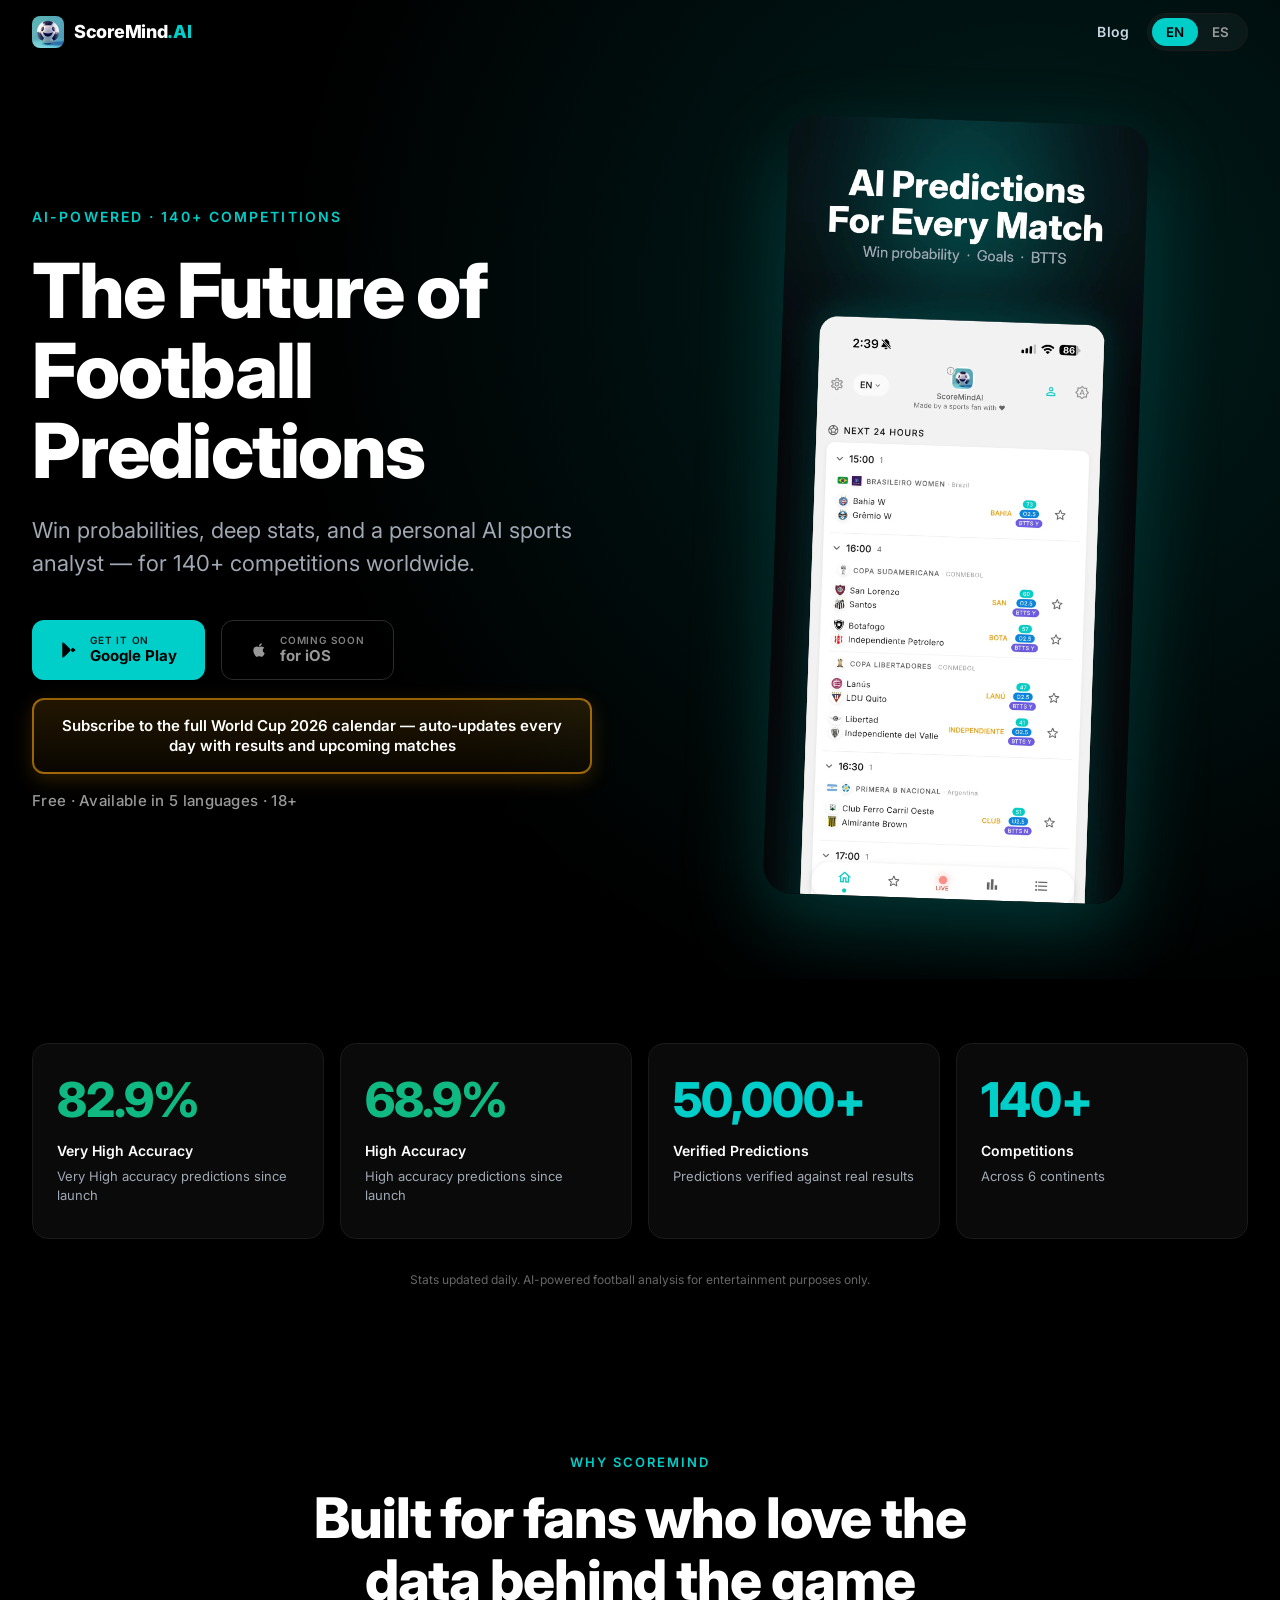
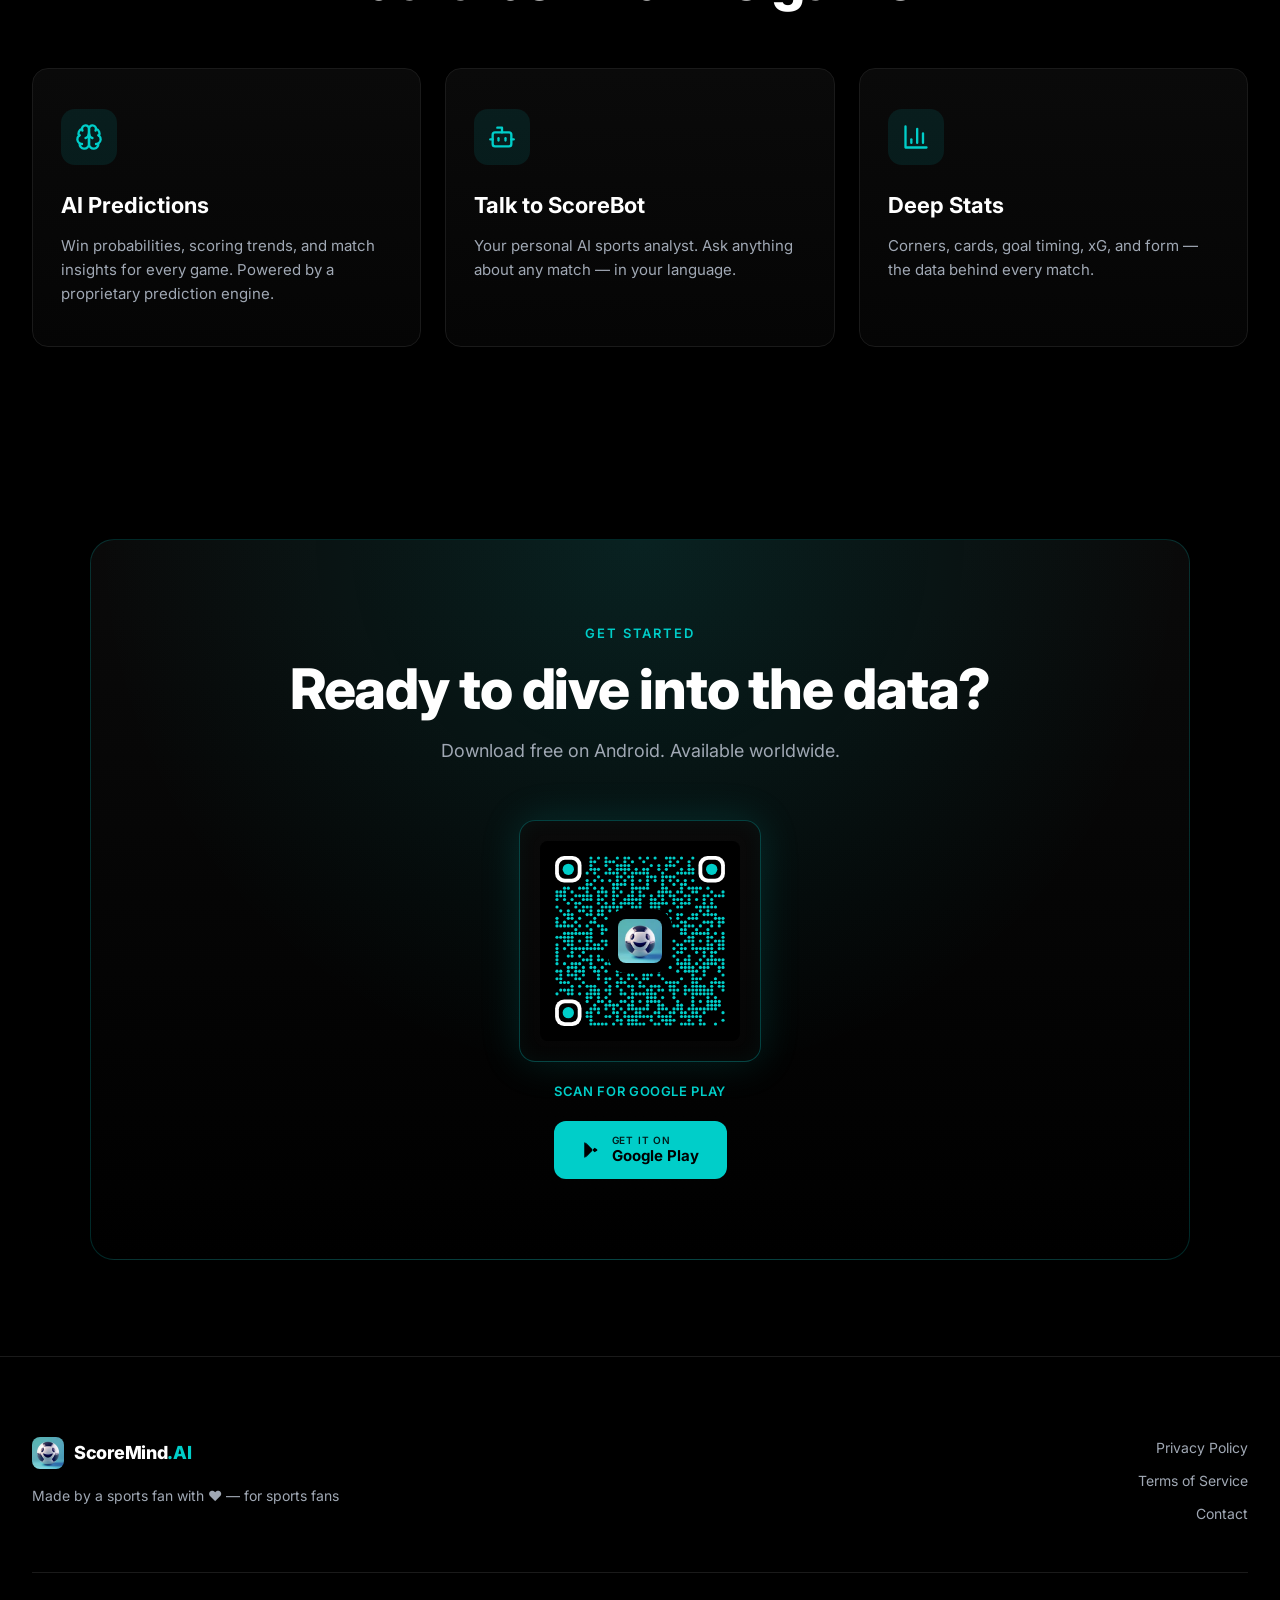
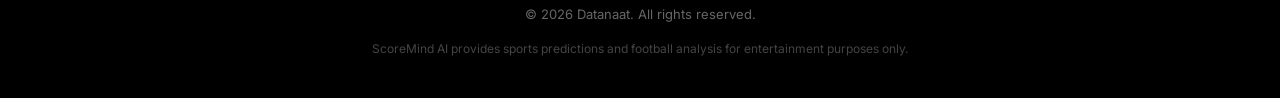
==== commit 7097f806: "[site] gambling-language cleanup for Google Ads eligibility + 18+ visibility - index.html: trust car" ====
--- a/index.html
+++ b/index.html
@@ -785,7 +785,7 @@
           </a>
         </div>
 
-        <p class="hero-tiny" data-i18n="hero.tiny">Free · Available in 5 languages</p>
+        <p class="hero-tiny" data-i18n="hero.tiny">Free · Available in 5 languages · 18+</p>
       </div>
 
       <div class="hero-phone-wrap">
@@ -802,12 +802,12 @@
         <div class="trust-card green">
           <div class="trust-number">82.9%</div>
           <div class="trust-label" data-i18n="trust.card1.label">Very High Accuracy</div>
-          <div class="trust-desc" data-i18n="trust.card1.desc">Very High confidence picks since launch</div>
+          <div class="trust-desc" data-i18n="trust.card1.desc">Very High accuracy predictions since launch</div>
         </div>
         <div class="trust-card green">
           <div class="trust-number">68.9%</div>
           <div class="trust-label" data-i18n="trust.card2.label">High Accuracy</div>
-          <div class="trust-desc" data-i18n="trust.card2.desc">High confidence picks since launch</div>
+          <div class="trust-desc" data-i18n="trust.card2.desc">High accuracy predictions since launch</div>
         </div>
         <div class="trust-card cyan">
           <div class="trust-number">50,000+</div>
@@ -820,7 +820,7 @@
           <div class="trust-desc" data-i18n="trust.card4.desc">Across 6 continents</div>
         </div>
       </div>
-      <p class="trust-disclaimer" data-i18n="trust.disclaimer">Stats updated daily. For entertainment purposes only. ScoreMind doesn't promote betting.</p>
+      <p class="trust-disclaimer" data-i18n="trust.disclaimer">Stats updated daily. AI-powered football analysis for entertainment purposes only.</p>
     </div>
   </section>
 
@@ -828,13 +828,13 @@
     <div class="container">
       <div class="why-header">
         <div class="eyebrow" data-i18n="why.eyebrow">WHY SCOREMIND</div>
-        <h2 class="h2-display" data-i18n="why.h2">Built for fans who think before they pick</h2>
+        <h2 class="h2-display" data-i18n="why.h2">Built for fans who love the data behind the game</h2>
       </div>
       <div class="why-grid">
         <article class="why-card">
           <div class="why-card-icon"><span class="icon icon-brain" aria-hidden="true"></span></div>
           <h3 class="why-card-title" data-i18n="why.card1.title">AI Predictions</h3>
-          <p class="why-card-body" data-i18n="why.card1.body">Win probabilities, Over/Under, and Both Teams To Score for every match. Powered by a proprietary prediction engine.</p>
+          <p class="why-card-body" data-i18n="why.card1.body">Win probabilities, scoring trends, and match insights for every game. Powered by a proprietary prediction engine.</p>
         </article>
         <article class="why-card">
           <div class="why-card-icon"><span class="icon icon-bot" aria-hidden="true"></span></div>
@@ -844,7 +844,7 @@
         <article class="why-card">
           <div class="why-card-icon"><span class="icon icon-bar-chart" aria-hidden="true"></span></div>
           <h3 class="why-card-title" data-i18n="why.card3.title">Deep Stats</h3>
-          <p class="why-card-body" data-i18n="why.card3.body">Corners, cards, goal timing, xG, and form — the data behind every pick.</p>
+          <p class="why-card-body" data-i18n="why.card3.body">Corners, cards, goal timing, xG, and form — the data behind every match.</p>
         </article>
       </div>
     </div>
@@ -854,7 +854,7 @@
     <div class="container">
       <div class="download-card">
         <div class="eyebrow" data-i18n="download.eyebrow">GET STARTED</div>
-        <h2 class="download-h2" data-i18n="download.h2">Ready to upgrade your picks?</h2>
+        <h2 class="download-h2" data-i18n="download.h2">Ready to dive into the data?</h2>
         <p class="download-sub" data-i18n="download.sub">Download free on Android. Available worldwide.</p>
 
         <div class="download-options">
@@ -931,8 +931,8 @@
         </div>
       </div>
       <div class="footer-bottom">
-        <p class="footer-copy" data-i18n="footer.copyright">© 2026 Datanaat. All rights reserved.</p>
-        <p class="footer-disclaimer" data-i18n="footer.disclaimer">ScoreMind provides statistical analysis for entertainment purposes only and does not promote betting.</p>
+        <p class="footer-copy" data-i18n="footer.copyright">© 2026 Datanaat. All rights reserved. <span style="display:inline-block;padding:2px 10px;border-radius:999px;border:1px solid currentColor;font-size:11px;font-weight:700;letter-spacing:0.5px;margin-left:8px;vertical-align:middle;opacity:0.85;">18+</span></p>
+        <p class="footer-disclaimer" data-i18n="footer.disclaimer">ScoreMind AI provides sports predictions and football analysis for entertainment purposes only.</p>
       </div>
     </div>
   </footer>
@@ -977,15 +977,16 @@
     }
 
     function subscribeToCalendar() {
+      // Single source of truth — the homepage and any shared link (WhatsApp,
+      // SMS, email) both route through `/cal`, which renders a branded
+      // "Opening your calendar…" page and then fires the same Option A
+      // platform-detect (iOS webcal:// vs Android/desktop Google Calendar
+      // legacy render?cid=). Same-tab navigation here (no window.open new
+      // tab) avoids triggering Android App Link interception that some
+      // users saw on the homepage when window.open opened a new Activity
+      // and Android handed the URL to the Google Calendar app.
       var lang = getCalendarLang();
-      if (isApplePlatform()) {
-        // iOS / macOS Safari → webcal:// native (Apple Calendar one-tap subscribe)
-        window.location.href = buildWebcalUrl(lang);
-      } else {
-        // Android / desktop → Google Calendar web subscribe wrapper
-        var googleSubscribeUrl = 'https://calendar.google.com/calendar/r?cid=' + encodeURIComponent(buildHttpsIcsUrl(lang));
-        window.open(googleSubscribeUrl, '_blank', 'noopener');
-      }
+      window.location.href = '/cal?lang=' + encodeURIComponent(lang);
     }
 
     function showModal() {
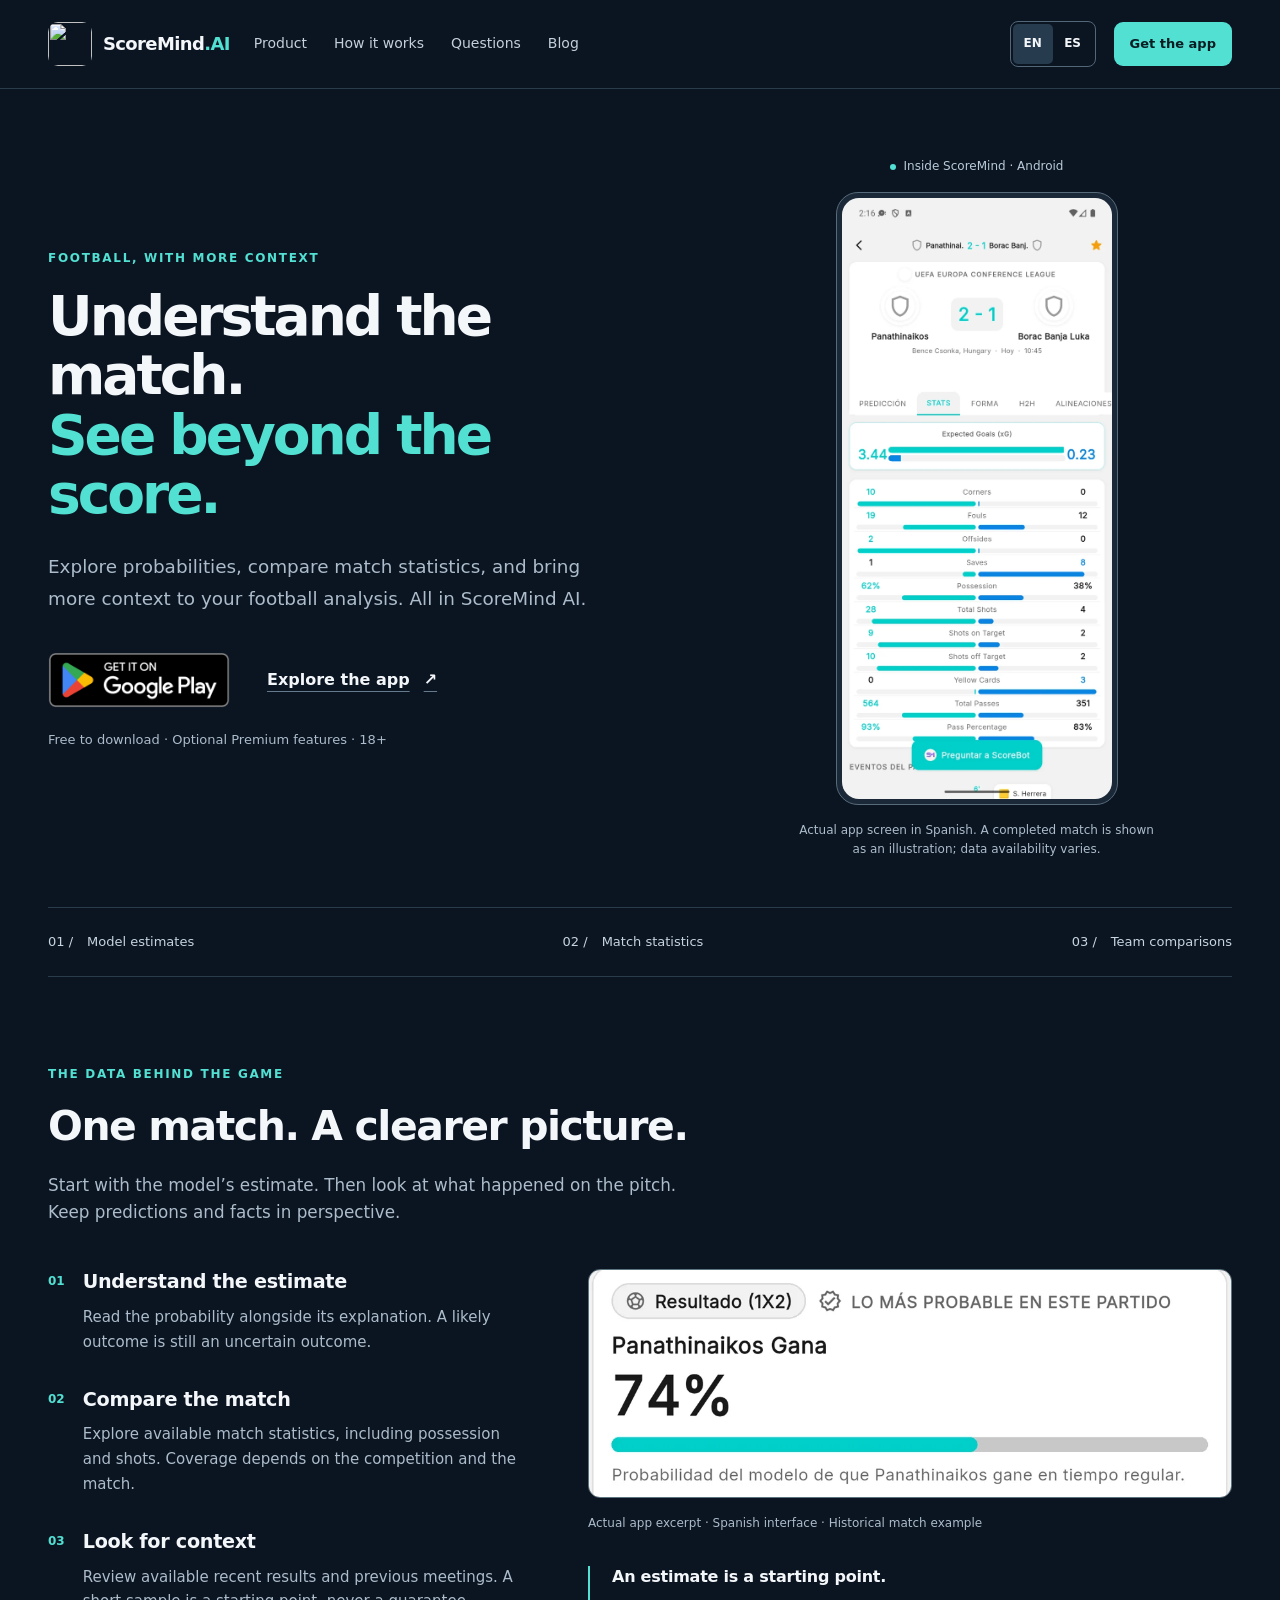
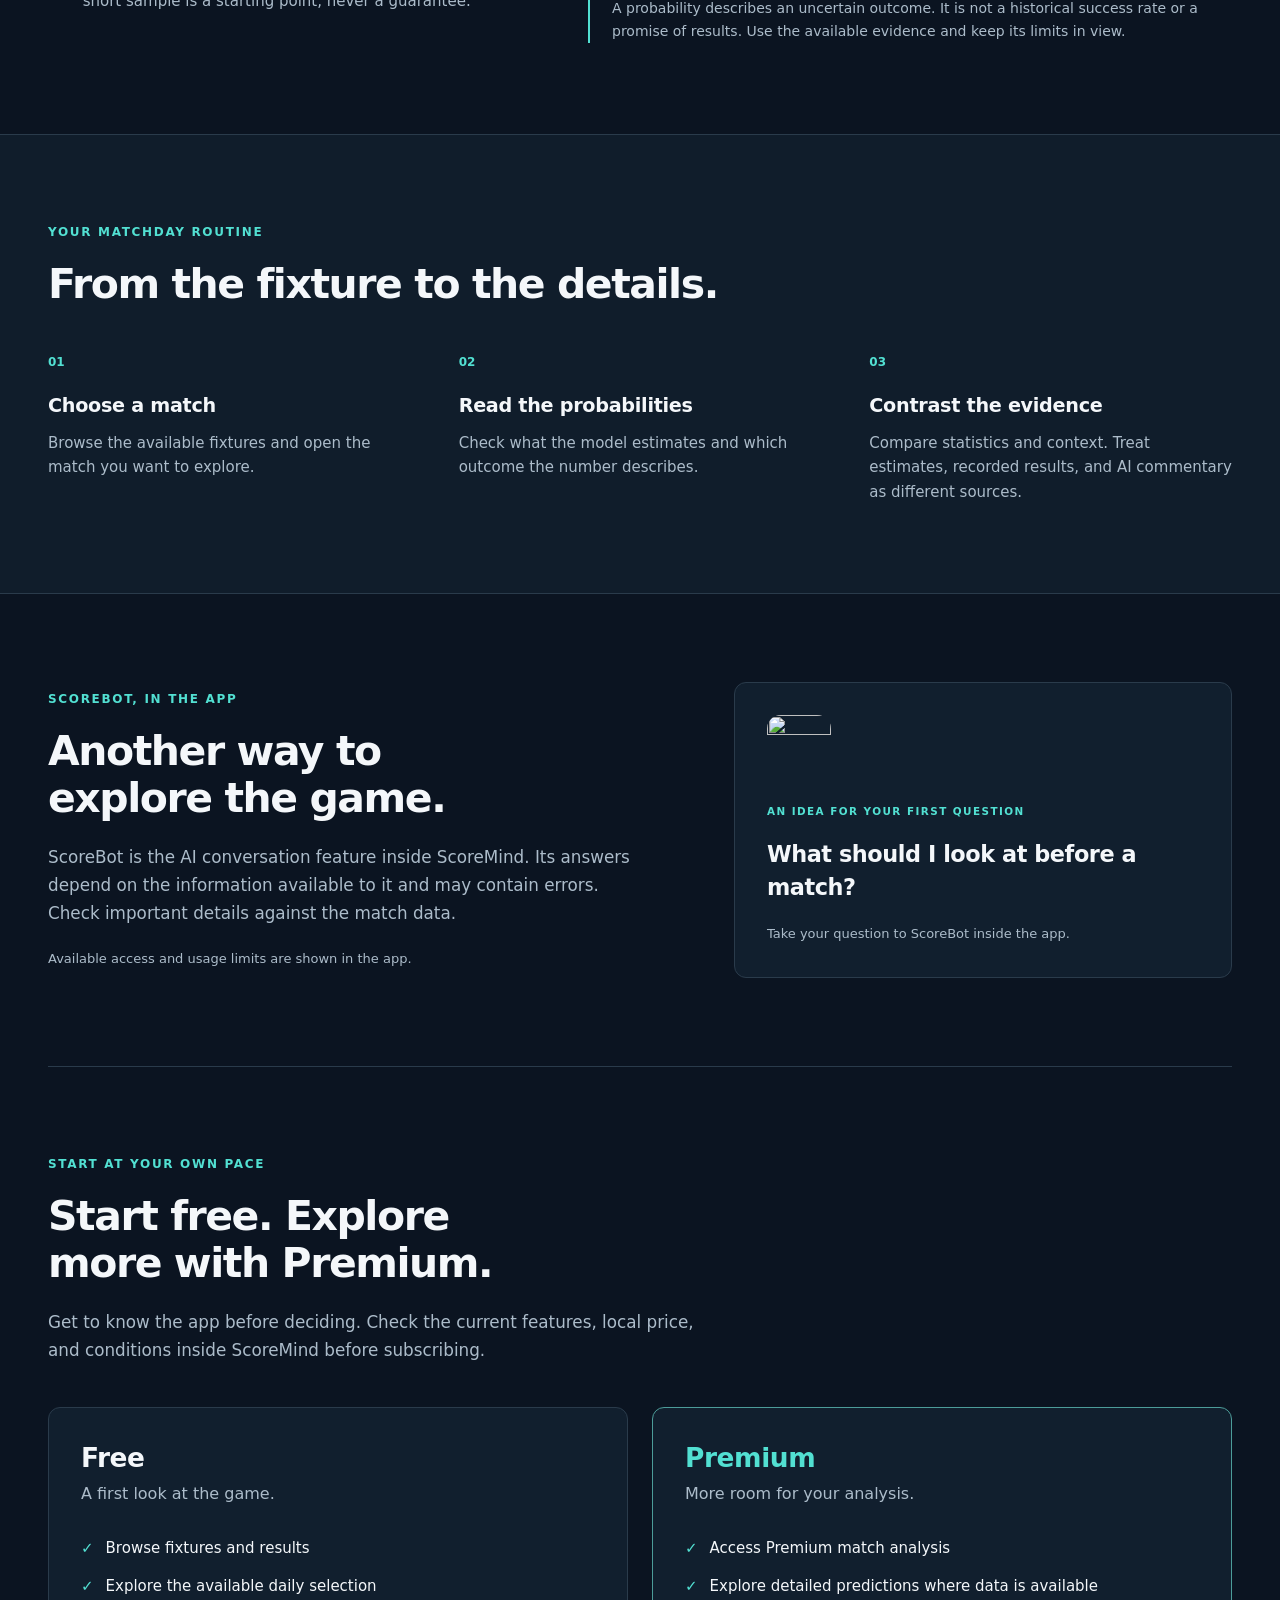
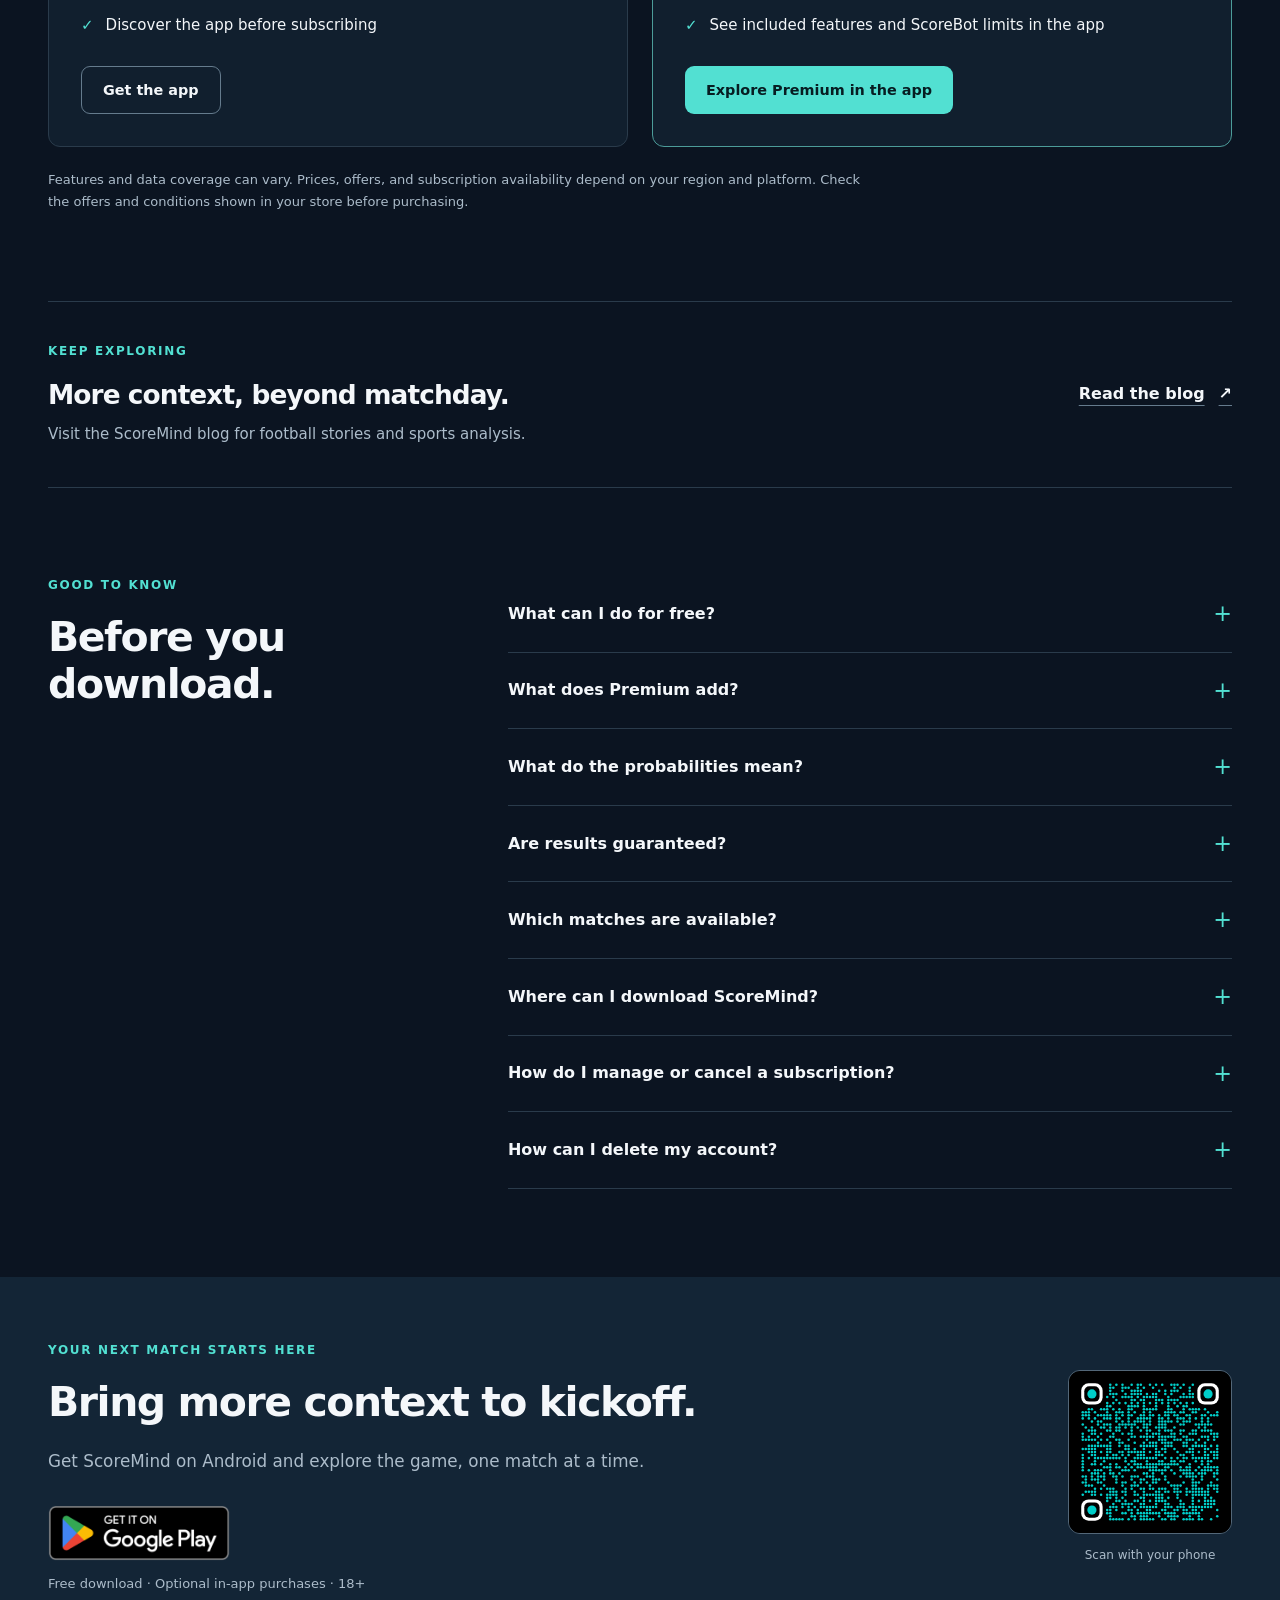
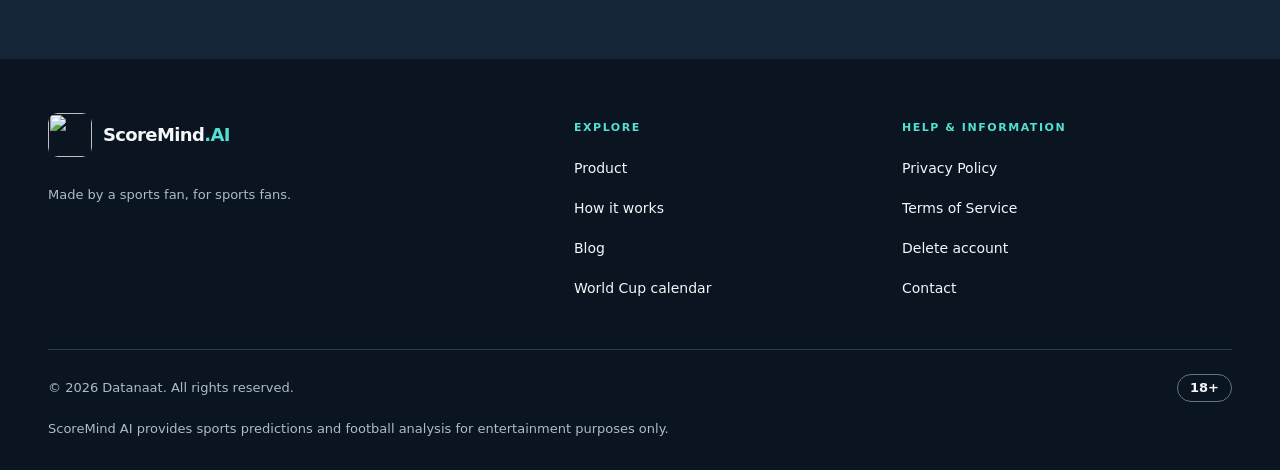
==== commit 52fa5c7e: "feat(home): remodel public landing with responsive bilingual product story" ====
--- a/index.html
+++ b/index.html
@@ -1,6 +1,7 @@
-<!DOCTYPE html>
+<!doctype html>
 <html lang="en">
 <head>
+<meta charset="utf-8"><meta name="viewport" content="width=device-width, initial-scale=1">
   <!-- Google tag (gtag.js) -->
   <script async src="https://www.googletagmanager.com/gtag/js?id=G-HRE56GWJR3"></script>
   <script>
@@ -10,11 +11,6 @@
     gtag('config', 'G-HRE56GWJR3');
   </script>
 
-  <meta charset="UTF-8">
-  <meta name="viewport" content="width=device-width, initial-scale=1.0">
-  <meta name="theme-color" content="#000000">
-  <title>ScoreMind AI — AI Predictions for 140+ Football Competitions</title>
-
   <!-- Google Tag Manager -->
   <script>(function(w,d,s,l,i){w[l]=w[l]||[];w[l].push({'gtm.start':
   new Date().getTime(),event:'gtm.js'});var f=d.getElementsByTagName(s)[0],
@@ -22,1022 +18,118 @@
   'https://www.googletagmanager.com/gtm.js?id='+i+dl;f.parentNode.insertBefore(j,f);
   })(window,document,'script','dataLayer','GTM-NVF7D37X');</script>
   <!-- End Google Tag Manager -->
+<title>ScoreMind AI — Football probabilities, statistics & match analysis</title><meta name="description" content="Understand the match with ScoreMind AI. Explore football probabilities, compare match statistics, and discover the app on Google Play. Free download with optional Premium features.">
+<meta name="theme-color" content="#0b1421">
+<link rel="canonical" href="https://scoremind.ai/">
 
-  <meta name="description" content="AI-powered football predictions, deep stats, and a personal AI sports analyst (ScoreBot) for 140+ competitions worldwide. Free on Android. iOS coming soon.">
-  <link rel="icon" type="image/png" sizes="32x32" href="/favicon-32x32.png">
-  <link rel="icon" type="image/png" sizes="16x16" href="/favicon-16x16.png">
-  <link rel="apple-touch-icon" sizes="180x180" href="/apple-touch-icon.png">
-  <link rel="manifest" href="/site.webmanifest">
-  <link rel="preconnect" href="https://fonts.googleapis.com">
-  <link rel="preconnect" href="https://fonts.gstatic.com" crossorigin>
-  <link rel="preload" as="image" href="/assets/screenshots/home.webp" fetchpriority="high">
-  <link href="https://fonts.googleapis.com/css2?family=Inter:wght@400;500;600;700;800;900&display=swap" rel="stylesheet">
+<link rel="icon" type="image/png" sizes="32x32" href="/favicon-32x32.png">
+<link rel="icon" type="image/png" sizes="16x16" href="/favicon-16x16.png">
+<link rel="apple-touch-icon" sizes="180x180" href="/apple-touch-icon.png">
+<link rel="manifest" href="/site.webmanifest">
+<meta property="og:type" content="website"><meta property="og:url" content="https://scoremind.ai/"><meta property="og:title" content="ScoreMind AI — Football probabilities, statistics & match analysis"><meta property="og:description" content="Understand the match with ScoreMind AI. Explore football probabilities, compare match statistics, and discover the app on Google Play. Free download with optional Premium features."><meta property="og:image" content="https://scoremind.ai/og-image.png"><meta property="og:image:width" content="1200"><meta property="og:image:height" content="630"><meta property="og:image:alt" content="ScoreMind AI">
+<meta name="twitter:card" content="summary_large_image"><meta name="twitter:title" content="ScoreMind AI — Football probabilities, statistics & match analysis"><meta name="twitter:description" content="Understand the match with ScoreMind AI. Explore football probabilities, compare match statistics, and discover the app on Google Play. Free download with optional Premium features."><meta name="twitter:image" content="https://scoremind.ai/og-image.png">
 
-  <!-- Open Graph (FIXME: og-image.png needs to be uploaded to /og-image.png) -->
-  <meta property="og:title" content="ScoreMind AI — AI Predictions for Football">
-  <meta property="og:description" content="Win probabilities, deep stats, and a personal AI sports analyst — for 140+ competitions worldwide.">
-  <meta property="og:image" content="https://scoremind.ai/og-image.png">
-  <meta property="og:url" content="https://scoremind.ai">
-  <meta property="og:type" content="website">
+<link rel="stylesheet" href="/assets/marketing/home.css?v=20261015b"><script src="/assets/marketing/home.js?v=20261015a" defer></script>
+</head>
+<body class="marketing-home">
+<noscript><iframe src="https://www.googletagmanager.com/ns.html?id=GTM-NVF7D37X" height="0" width="0" style="display:none;visibility:hidden" title="Google Tag Manager"></iframe></noscript>
+<a href="#main" class="skip-link" data-copy="skip">Skip to content</a>
 
-  <meta name="twitter:card" content="summary_large_image">
-  <meta name="twitter:title" content="ScoreMind AI — AI Predictions for Football">
-  <meta name="twitter:description" content="Win probabilities, deep stats, and a personal AI sports analyst.">
-  <meta name="twitter:image" content="https://scoremind.ai/og-image.png">
+<header class="site-header"><div class="wrap header-inner"><a class="brand" href="/" aria-label="ScoreMind AI"><img src="/assets/marketing/scoremind-mark.webp" width="48" height="48" alt=""><span>ScoreMind<span class="brand-ai">.AI</span></span></a>
 
-  <style>
-    *, *::before, *::after { margin: 0; padding: 0; box-sizing: border-box; }
-    html { scroll-behavior: smooth; }
-    body {
-      font-family: 'Inter', -apple-system, BlinkMacSystemFont, 'Segoe UI', Roboto, sans-serif;
-      background: #000;
-      color: #fff;
-      line-height: 1.5;
-      min-height: 100vh;
-      -webkit-font-smoothing: antialiased;
-      text-rendering: optimizeLegibility;
-      overflow-x: hidden;
-    }
-    a { color: inherit; text-decoration: none; }
-    button { font-family: inherit; }
-    img { display: block; max-width: 100%; }
+<nav class="desktop-nav" aria-label="Main navigation" data-copy-aria="nav.label"><a href="#product"><span data-copy="nav.product">Product</span></a><a href="#how-it-works"><span data-copy="nav.how">How it works</span></a><a href="#questions"><span data-copy="nav.faq">Questions</span></a><a href="/blog/"><span data-copy="nav.blog">Blog</span></a></nav>
 
-    .container { max-width: 1280px; margin: 0 auto; padding: 0 32px; }
-    .eyebrow {
-      font-size: 13px;
-      font-weight: 600;
-      letter-spacing: 0.15em;
-      color: #00CEC9;
-      text-transform: uppercase;
-    }
-    .h2-display {
-      font-size: clamp(36px, 5vw, 56px);
-      font-weight: 800;
-      line-height: 1.1;
-      letter-spacing: -0.02em;
-      color: #fff;
-    }
+<div class="header-actions"><div class="language" role="group" aria-label="Language" data-copy-aria="lang.label" data-language-controls hidden><button type="button" data-language="en" aria-pressed="true">EN</button><button type="button" data-language="es" aria-pressed="false">ES</button></div><a href="#download" class="button button-small header-download"><span data-copy="nav.download">Get the app</span></a>
+<details class="mobile-menu"><summary><span data-copy="nav.menu">Menu</span></summary>
+<nav aria-label="Main navigation" data-copy-aria="nav.label"><a href="#product"><span data-copy="nav.product">Product</span></a><a href="#how-it-works"><span data-copy="nav.how">How it works</span></a><a href="#questions"><span data-copy="nav.faq">Questions</span></a><a href="/blog/">Blog</a><a href="#download"><span data-copy="nav.download">Get the app</span></a></nav>
+</details>
+</div></div></header>
 
-    .icon {
-      display: inline-block;
-      width: 24px;
-      height: 24px;
-      background-color: currentColor;
-      -webkit-mask-repeat: no-repeat;
-      mask-repeat: no-repeat;
-      -webkit-mask-position: center;
-      mask-position: center;
-      -webkit-mask-size: contain;
-      mask-size: contain;
-    }
-    .icon-brain { -webkit-mask-image: url('/assets/icons/brain.svg'); mask-image: url('/assets/icons/brain.svg'); }
-    .icon-bot { -webkit-mask-image: url('/assets/icons/bot.svg'); mask-image: url('/assets/icons/bot.svg'); }
-    .icon-bar-chart { -webkit-mask-image: url('/assets/icons/bar-chart-3.svg'); mask-image: url('/assets/icons/bar-chart-3.svg'); }
 
-    .nav {
-      position: fixed;
-      top: 0; left: 0; right: 0;
-      height: 64px;
-      z-index: 50;
-      background: transparent;
-      border-bottom: 1px solid transparent;
-      transition: background 0.3s ease, backdrop-filter 0.3s ease, border-color 0.3s ease;
-    }
-    .nav-inner {
-      max-width: 1280px;
-      margin: 0 auto;
-      height: 100%;
-      padding: 0 32px;
-      display: flex;
-      align-items: center;
-      justify-content: space-between;
-    }
-    .nav.scrolled {
-      background: rgba(0, 0, 0, 0.7);
-      backdrop-filter: blur(12px);
-      -webkit-backdrop-filter: blur(12px);
-      border-bottom-color: #1A1A1A;
-    }
-    .nav-logo { display: flex; align-items: center; gap: 10px; }
-    .nav-logo img { width: 32px; height: 32px; border-radius: 8px; }
-    .nav-logo-text {
-      font-size: 18px;
-      font-weight: 800;
-      letter-spacing: -0.3px;
-      color: #fff;
-    }
-    .nav-logo-text .ai { color: #00CEC9; }
+<main id="main" tabindex="-1">
 
-    .nav-right { display: flex; align-items: center; gap: 18px; }
-    .nav-link {
-      font-size: 14px;
-      font-weight: 600;
-      color: #cbd5e1;
-      letter-spacing: 0.01em;
-      transition: color 0.2s;
-    }
-    .nav-link:hover { color: #00CEC9; }
+<section class="hero wrap"><div class="hero-copy"><p data-copy="hero.eyebrow" class="eyebrow">FOOTBALL, WITH MORE CONTEXT</p><h1><span data-copy="hero.title">Understand the match.</span> <span data-copy="hero.accent" class="accent">See beyond the score.</span></h1><p data-copy="hero.body" class="lead">Explore probabilities, compare match statistics, and bring more context to your football analysis. All in ScoreMind AI.</p><div class="hero-actions"><a class="store-link" href="https://play.google.com/store/apps/details?id=ai.scoremind.app"><img data-store-badge src="/assets/marketing/google-play-en.webp" width="240" height="93" alt="Get it on Google Play"></a><a class="text-link" href="#product"><span data-copy="hero.secondary">Explore the app</span> <span aria-hidden="true">↗</span></a></div><p data-copy="hero.note" class="fine">Free to download · Optional Premium features · 18+</p></div>
 
-    .lang-toggle {
-      display: flex;
-      background: rgba(255, 255, 255, 0.04);
-      border: 1px solid #1A1A1A;
-      border-radius: 999px;
-      padding: 4px;
-      font-size: 13px;
-      font-weight: 600;
-    }
-    .lang-toggle button {
-      background: transparent;
-      border: 0;
-      color: #999;
-      padding: 6px 14px;
-      border-radius: 999px;
-      cursor: pointer;
-      font-weight: inherit;
-      transition: color 0.2s, background 0.2s;
-    }
-    .lang-toggle button.active {
-      background: #00CEC9;
-      color: #000;
-    }
+<figure class="hero-figure"><div class="screen-label"><span class="status-dot" aria-hidden="true"></span><span data-copy="hero.caption">Inside ScoreMind · Android</span></div><div class="phone"><img src="/assets/marketing/match-statistics.webp" width="640" height="1425" alt="Actual ScoreMind Android screen showing a completed football match and side-by-side match statistics. Spanish interface." data-copy-alt="hero.alt" fetchpriority="high" decoding="async"></div><figcaption data-copy="hero.photo">Actual app screen in Spanish. A completed match is shown as an illustration; data availability varies.</figcaption></figure>
+</section>
 
-    .hero {
-      position: relative;
-      padding: 120px 32px 80px;
-      min-height: 90vh;
-      display: flex;
-      align-items: center;
-      overflow: hidden;
-    }
-    .hero::before {
-      content: '';
-      position: absolute;
-      inset: 0;
-      background: radial-gradient(circle at 80% 30%, rgba(0, 206, 201, 0.15), transparent 60%);
-      pointer-events: none;
-      z-index: 0;
-    }
-    .hero-grid {
-      max-width: 1280px;
-      margin: 0 auto;
-      width: 100%;
-      display: grid;
-      grid-template-columns: minmax(0, 1fr) minmax(0, 1fr);
-      gap: 48px;
-      align-items: center;
-      position: relative;
-      z-index: 1;
-    }
-    .hero-eyebrow {
-      font-size: 14px;
-      font-weight: 600;
-      letter-spacing: 0.15em;
-      color: #00CEC9;
-      text-transform: uppercase;
-      margin-bottom: 24px;
-    }
-    .hero h1 {
-      font-size: clamp(48px, 6vw, 76px);
-      font-weight: 800;
-      line-height: 1.05;
-      letter-spacing: -0.025em;
-      max-width: 600px;
-    }
-    .hero-sub {
-      font-size: clamp(18px, 2vw, 22px);
-      line-height: 1.5;
-      color: #A0A8B4;
-      max-width: 540px;
-      margin-top: 24px;
-    }
-    .hero-buttons {
-      display: flex;
-      gap: 16px;
-      margin-top: 40px;
-      flex-wrap: wrap;
-    }
-    .btn {
-      display: inline-flex;
-      align-items: center;
-      gap: 12px;
-      padding: 14px 28px;
-      border-radius: 12px;
-      font-size: 15px;
-      font-weight: 600;
-      cursor: pointer;
-      transition: all 0.2s ease;
-      border: 0;
-      text-decoration: none;
-    }
-    .btn-primary { background: #00CEC9; color: #000; }
-    .btn-primary:hover {
-      transform: scale(1.02);
-      box-shadow: 0 8px 24px rgba(0, 206, 201, 0.35);
-    }
-    .btn-secondary {
-      background: transparent;
-      border: 1.5px solid #333;
-      color: rgba(255, 255, 255, 0.7);
-      cursor: not-allowed;
-      opacity: 0.85;
-    }
-    .btn-icon { width: 18px; height: 18px; flex-shrink: 0; }
-    .btn-stack {
-      display: flex;
-      flex-direction: column;
-      align-items: flex-start;
-      line-height: 1.1;
-      gap: 2px;
-    }
-    .btn-stack-small {
-      font-size: 10px;
-      font-weight: 600;
-      opacity: 0.85;
-      text-transform: uppercase;
-      letter-spacing: 0.08em;
-    }
-    .btn-stack-big { font-size: 15px; font-weight: 700; }
-    .hero-tiny {
-      font-size: 15px;
-      font-weight: 500;
-      color: #999;
-      letter-spacing: 0.02em;
-      margin-top: 16px;
-    }
+<div class="signal-strip wrap"><span>01 / <span data-copy="strip.one">Model estimates</span></span><span>02 / <span data-copy="strip.two">Match statistics</span></span><span>03 / <span data-copy="strip.three">Team comparisons</span></span></div>
 
-    .hero-phone-wrap {
-      display: flex;
-      justify-content: center;
-      align-items: center;
-      width: 100%;
-    }
-    .hero-phone {
-      width: 360px;
-      max-width: 100%;
-      border-radius: 28px;
-      overflow: hidden;
-      transform: rotate(2deg);
-      opacity: 1;
-      box-shadow:
-        0 30px 80px rgba(0, 206, 201, 0.25),
-        0 12px 32px rgba(0, 0, 0, 0.5);
-      animation: heroPhoneIn 0.9s cubic-bezier(0.2, 0.7, 0.2, 1) 200ms;
-    }
-    .hero-phone img {
-      display: block;
-      width: 100%;
-      height: auto;
-      object-fit: contain;
-    }
-    @keyframes heroPhoneIn {
-      from { opacity: 0; transform: rotate(2deg) translateY(20px); }
-      to { opacity: 1; transform: rotate(2deg) translateY(0); }
-    }
+<section class="section wrap product" id="product"><div class="section-heading"><p data-copy="product.eyebrow" class="eyebrow">THE DATA BEHIND THE GAME</p><h2 data-copy="product.title">One match. A clearer picture.</h2><p data-copy="product.body" class="section-intro">Start with the model’s estimate. Then look at what happened on the pitch. Keep predictions and facts in perspective.</p></div><div class="product-layout"><div class="product-list">
+<article><span class="step-number">01</span><div><h3 data-copy="product.one.title">Understand the estimate</h3><p data-copy="product.one.body">Read the probability alongside its explanation. A likely outcome is still an uncertain outcome.</p></div></article>
 
-    .trust { padding: 64px 0; }
-    .trust-grid {
-      display: grid;
-      grid-template-columns: repeat(4, 1fr);
-      gap: 16px;
-    }
-    .trust-card {
-      background: #0A0A0A;
-      border: 1px solid #1A1A1A;
-      border-radius: 16px;
-      padding: 32px 24px;
-      transition: border-color 0.2s ease, transform 0.2s ease;
-    }
-    .trust-card:hover {
-      border-color: rgba(0, 206, 201, 0.4);
-      transform: translateY(-4px);
-    }
-    .trust-number {
-      font-size: 48px;
-      font-weight: 800;
-      line-height: 1;
-      letter-spacing: -0.02em;
-    }
-    .trust-card.green .trust-number { color: #10B981; }
-    .trust-card.cyan .trust-number { color: #00CEC9; }
-    .trust-label {
-      font-size: 14px;
-      font-weight: 600;
-      color: #fff;
-      margin-top: 16px;
-    }
-    .trust-desc {
-      font-size: 13px;
-      color: #A0A8B4;
-      margin-top: 6px;
-      line-height: 1.5;
-    }
-    .trust-disclaimer {
-      text-align: center;
-      font-size: 12px;
-      color: #666;
-      margin-top: 32px;
-      max-width: 720px;
-      margin-left: auto;
-      margin-right: auto;
-    }
+<article><span class="step-number">02</span><div><h3 data-copy="product.two.title">Compare the match</h3><p data-copy="product.two.body">Explore available match statistics, including possession and shots. Coverage depends on the competition and the match.</p></div></article>
 
-    .why { padding: 96px 0; }
-    .why-header {
-      text-align: center;
-      max-width: 720px;
-      margin: 0 auto 56px;
-    }
-    .why-header .eyebrow { display: inline-block; margin-bottom: 16px; }
-    .why-grid {
-      display: grid;
-      grid-template-columns: repeat(3, 1fr);
-      gap: 24px;
-    }
-    .why-card {
-      background: linear-gradient(180deg, #0A0A0A, #050505);
-      border: 1px solid #1A1A1A;
-      border-radius: 16px;
-      padding: 40px 28px;
-      transition: border-color 0.2s ease, transform 0.2s ease;
-    }
-    .why-card:hover {
-      border-color: rgba(0, 206, 201, 0.3);
-      transform: translateY(-4px);
-    }
-    .why-card-icon {
-      width: 56px;
-      height: 56px;
-      border-radius: 14px;
-      background: rgba(0, 206, 201, 0.1);
-      color: #00CEC9;
-      display: flex;
-      align-items: center;
-      justify-content: center;
-    }
-    .why-card-icon .icon { width: 28px; height: 28px; }
-    .why-card-title {
-      font-size: 22px;
-      font-weight: 700;
-      color: #fff;
-      margin-top: 24px;
-    }
-    .why-card-body {
-      font-size: 15px;
-      color: #A0A8B4;
-      line-height: 1.6;
-      margin-top: 12px;
-    }
+<article><span class="step-number">03</span><div><h3 data-copy="product.three.title">Look for context</h3><p data-copy="product.three.body">Review available recent results and previous meetings. A short sample is a starting point, never a guarantee.</p></div></article>
+</div>
+<figure class="detail-figure"><img src="/assets/marketing/match-probability.webp" width="1000" height="354" loading="lazy" decoding="async" alt="Actual Spanish app excerpt showing a 74 percent model estimate for Panathinaikos, with a probability explanation. This is not an accuracy metric." data-copy-alt="product.alt"><figcaption data-copy="product.crop">Actual app excerpt · Spanish interface · Historical match example</figcaption><div class="estimate-note"><h3 data-copy="perspective.title">An estimate is a starting point.</h3><p data-copy="perspective.body">A probability describes an uncertain outcome. It is not a historical success rate or a promise of results. Use the available evidence and keep its limits in view.</p></div></figure>
+</div></section>
 
-    .download { padding: 96px 0; }
-    .download-card {
-      position: relative;
-      max-width: 1100px;
-      margin: 0 auto;
-      background: radial-gradient(circle at 50% 0%, rgba(0, 206, 201, 0.12), transparent 60%), linear-gradient(180deg, #0A0A0A, #000);
-      border: 1px solid rgba(0, 206, 201, 0.2);
-      border-radius: 24px;
-      padding: 80px 60px;
-      text-align: center;
-      overflow: hidden;
-    }
-    .download-card .eyebrow { display: inline-block; margin-bottom: 16px; }
-    .download-h2 {
-      font-size: clamp(36px, 5vw, 56px);
-      font-weight: 800;
-      line-height: 1.1;
-      letter-spacing: -0.02em;
-    }
-    .download-sub {
-      font-size: 18px;
-      color: #A0A8B4;
-      margin-top: 16px;
-      line-height: 1.5;
-    }
 
-    .download-options {
-      margin: 56px auto 0;
-      display: flex;
-      justify-content: center;
-    }
-    .download-col {
-      display: flex;
-      flex-direction: column;
-      align-items: center;
-      gap: 20px;
-    }
-    .qr-wrap {
-      position: relative;
-      padding: 20px;
-      border-radius: 16px;
-      background: linear-gradient(180deg, #0A0A0A, #050505);
-      border: 1px solid rgba(0, 206, 201, 0.3);
-      box-shadow:
-        0 0 40px rgba(0, 206, 201, 0.15),
-        inset 0 0 20px rgba(0, 206, 201, 0.05);
-      transition: box-shadow 0.3s ease;
-      display: block;
-    }
-    .qr-wrap:hover {
-      box-shadow:
-        0 0 60px rgba(0, 206, 201, 0.25),
-        inset 0 0 24px rgba(0, 206, 201, 0.08);
-    }
-    .qr-wrap img.qr-img {
-      width: 200px;
-      height: 200px;
-      display: block;
-    }
-    .qr-logo {
-      position: absolute;
-      top: 50%;
-      left: 50%;
-      transform: translate(-50%, -50%);
-      width: 56px;
-      height: 56px;
-      border-radius: 14px;
-      background: #000;
-      padding: 6px;
-      box-shadow: 0 0 0 4px #000;
-    }
-    .qr-label {
-      font-size: 13px;
-      font-weight: 600;
-      letter-spacing: 0.05em;
-      text-transform: uppercase;
-      color: #00CEC9;
-    }
+<section class="section how-section" id="how-it-works"><div class="wrap"><p data-copy="how.eyebrow" class="eyebrow">YOUR MATCHDAY ROUTINE</p><h2 data-copy="how.title">From the fixture to the details.</h2><ol class="steps">
+<li><span class="step-number">01</span><h3 data-copy="how.one.title">Choose a match</h3><p data-copy="how.one.body">Browse the available fixtures and open the match you want to explore.</p></li>
 
-    .download-mobile-buttons {
-      display: none;
-      flex-direction: column;
-      gap: 12px;
-      margin-top: 32px;
-    }
-    .download-mobile-buttons .btn {
-      justify-content: center;
-      width: 100%;
-    }
+<li><span class="step-number">02</span><h3 data-copy="how.two.title">Read the probabilities</h3><p data-copy="how.two.body">Check what the model estimates and which outcome the number describes.</p></li>
 
-    /* World Cup 2026 calendar subscribe CTA (S38 W8) */
-    .download-ctas {
-      display: flex;
-      flex-direction: column;
-      align-items: center;
-      gap: 14px;
-      margin-top: 12px;
-    }
-    .btn-wc-calendar {
-      display: inline-flex;
-      align-items: center;
-      gap: 10px;
-      max-width: 560px;
-      padding: 14px 24px;
-      border-radius: 12px;
-      border: 1.5px solid rgba(245, 158, 11, 0.6);
-      background: linear-gradient(180deg, rgba(245, 158, 11, 0.08), rgba(245, 158, 11, 0.02));
-      color: #fff;
-      font-size: 14px;
-      font-weight: 600;
-      line-height: 1.35;
-      text-align: center;
-      cursor: pointer;
-      transition: all 0.2s ease;
-      text-decoration: none;
-    }
-    .btn-wc-calendar:hover {
-      transform: scale(1.02);
-      border-color: #F59E0B;
-      box-shadow: 0 8px 24px rgba(245, 158, 11, 0.25);
-    }
-    .btn-wc-calendar .btn-wc-icon {
-      flex-shrink: 0;
-      width: 20px;
-      height: 20px;
-      color: #F59E0B;
-    }
+<li><span class="step-number">03</span><h3 data-copy="how.three.title">Contrast the evidence</h3><p data-copy="how.three.body">Compare statistics and context. Treat estimates, recorded results, and AI commentary as different sources.</p></li>
+</ol></div></section>
 
-    /* Hero-promoted WC CTA — bolder visual weight above the fold */
-    .hero-wc-cta {
-      margin-top: 18px;
-      max-width: 560px;
-    }
-    .hero-wc-cta .btn-wc-calendar {
-      border-width: 2px;
-      padding: 16px 26px;
-      font-size: 15px;
-      background: linear-gradient(180deg, rgba(245, 158, 11, 0.14), rgba(245, 158, 11, 0.04));
-      box-shadow: 0 6px 20px rgba(245, 158, 11, 0.18);
-    }
-    .hero-wc-cta .btn-wc-calendar .btn-wc-icon {
-      width: 22px;
-      height: 22px;
-    }
-    @media (max-width: 768px) {
-      .hero-wc-cta { margin-top: 14px; }
-      .hero-wc-cta .btn-wc-calendar { font-size: 14px; padding: 14px 22px; }
-    }
 
-    /* Modal */
-    .modal-overlay {
-      position: fixed;
-      inset: 0;
-      background: rgba(0, 0, 0, 0.78);
-      backdrop-filter: blur(6px);
-      -webkit-backdrop-filter: blur(6px);
-      display: none;
-      align-items: center;
-      justify-content: center;
-      z-index: 100;
-      padding: 20px;
-    }
-    .modal-overlay.open { display: flex; }
-    .modal-card {
-      background: linear-gradient(180deg, #0A0A0A, #050505);
-      border: 1px solid rgba(245, 158, 11, 0.35);
-      border-radius: 20px;
-      padding: 32px 28px;
-      max-width: 480px;
-      width: 100%;
-      box-shadow: 0 24px 64px rgba(0, 0, 0, 0.6), 0 0 40px rgba(245, 158, 11, 0.12);
-      text-align: left;
-    }
-    .modal-card h2 {
-      font-size: 22px;
-      font-weight: 800;
-      letter-spacing: -0.01em;
-      color: #fff;
-      margin-bottom: 18px;
-    }
-    .modal-card ul {
-      list-style: none;
-      padding: 0;
-      margin: 0 0 24px 0;
-      display: flex;
-      flex-direction: column;
-      gap: 12px;
-    }
-    .modal-card ul li {
-      font-size: 14px;
-      line-height: 1.5;
-      color: #cbd5e1;
-    }
-    .modal-card ul li a {
-      color: #00CEC9;
-      text-decoration: underline;
-    }
-    .modal-actions {
-      display: flex;
-      gap: 12px;
-      justify-content: flex-end;
-      flex-wrap: wrap;
-    }
-    .modal-actions .btn-modal {
-      padding: 10px 20px;
-      border-radius: 10px;
-      font-size: 14px;
-      font-weight: 600;
-      border: 0;
-      cursor: pointer;
-      transition: all 0.2s ease;
-    }
-    .modal-actions .btn-modal-cancel {
-      background: transparent;
-      border: 1px solid #333;
-      color: #cbd5e1;
-    }
-    .modal-actions .btn-modal-cancel:hover { border-color: #666; }
-    .modal-actions .btn-modal-confirm {
-      background: #F59E0B;
-      color: #000;
-    }
-    .modal-actions .btn-modal-confirm:hover {
-      transform: scale(1.03);
-      box-shadow: 0 6px 18px rgba(245, 158, 11, 0.4);
-    }
-    @media (max-width: 480px) {
-      .modal-card { padding: 24px 20px; }
-      .modal-card h2 { font-size: 20px; }
-    }
+<section class="section wrap bot-section"><div><p data-copy="bot.eyebrow" class="eyebrow">SCOREBOT, IN THE APP</p><h2 data-copy="bot.title">Another way to explore the game.</h2><p data-copy="bot.body" class="section-intro">ScoreBot is the AI conversation feature inside ScoreMind. Its answers depend on the information available to it and may contain errors. Check important details against the match data.</p><p data-copy="bot.note" class="fine">Available access and usage limits are shown in the app.</p></div><aside class="question-card"><img src="/assets/marketing/scoremind-mark.webp" width="64" height="64" alt="" loading="lazy"><p data-copy="bot.example" class="eyebrow">An idea for your first question</p><blockquote><span data-copy="bot.question">What should I look at before a match?</span></blockquote><p data-copy="bot.description" class="fine">Take your question to ScoreBot inside the app.</p></aside></section>
 
-    .footer {
-      border-top: 1px solid #1A1A1A;
-      padding: 80px 0 40px;
-    }
-    .footer-grid {
-      display: grid;
-      grid-template-columns: 1fr 1fr;
-      gap: 48px;
-      align-items: start;
-    }
-    .footer-brand {
-      display: flex;
-      flex-direction: column;
-      gap: 16px;
-    }
-    .footer-logo { display: flex; align-items: center; gap: 10px; }
-    .footer-logo img { width: 32px; height: 32px; border-radius: 8px; }
-    .footer-logo-text {
-      font-size: 18px;
-      font-weight: 800;
-      letter-spacing: -0.3px;
-    }
-    .footer-logo-text .ai { color: #00CEC9; }
-    .footer-tagline {
-      font-size: 14px;
-      color: #A0A8B4;
-      max-width: 360px;
-      line-height: 1.5;
-    }
-    .footer-links {
-      display: flex;
-      flex-direction: column;
-      gap: 12px;
-      align-items: flex-end;
-    }
-    .footer-links a {
-      font-size: 14px;
-      color: #A0A8B4;
-      transition: color 0.2s;
-    }
-    .footer-links a:hover { color: #00CEC9; }
-    .footer-bottom {
-      margin-top: 48px;
-      padding-top: 32px;
-      border-top: 1px solid #1A1A1A;
-      text-align: center;
-    }
-    .footer-copy { font-size: 13px; color: #666; }
-    .footer-disclaimer {
-      font-size: 12px;
-      color: #444;
-      max-width: 600px;
-      margin: 16px auto 0;
-      line-height: 1.5;
-    }
 
-    @media (max-width: 1023px) {
-      .hero-phone { width: 320px; }
-      .why-grid { grid-template-columns: 1fr; gap: 16px; }
-      .trust-grid { grid-template-columns: repeat(2, minmax(0, 1fr)); }
-    }
+<section class="section wrap" id="premium"><div class="section-heading"><p data-copy="plans.eyebrow" class="eyebrow">START AT YOUR OWN PACE</p><h2 data-copy="plans.title">Start free. Explore more with Premium.</h2><p data-copy="plans.body" class="section-intro">Get to know the app before deciding. Check the current features, local price, and conditions inside ScoreMind before subscribing.</p></div><div class="plan-grid">
+<article class="plan plan-free"><h3 data-copy="plans.free">Free</h3><p data-copy="plans.free.subtitle">A first look at the game.</p><ul>
+<li><span aria-hidden="true">✓</span><span data-copy="plans.free.one">Browse fixtures and results</span></li>
 
-    @media (max-width: 767px) {
-      .container { padding: 0 20px; }
-      .nav-inner { padding: 0 16px; }
-      .hero { padding: 100px 20px 60px; min-height: auto; }
-      .hero h1 {
-        font-size: 40px !important;
-        line-height: 1.08;
-        max-width: 100%;
-        overflow-wrap: break-word;
-        word-wrap: break-word;
-        hyphens: auto;
-      }
-      .hero-sub { font-size: 17px; }
-      .hero-eyebrow { font-size: 12px; }
-      .hero-grid { grid-template-columns: 1fr; gap: 56px; }
-      .hero-phone { width: min(280px, 75vw); }
-      .lang-toggle { font-size: 12px; padding: 3px; }
-      .lang-toggle button { padding: 5px 10px; }
-      .nav-right { gap: 12px; }
-      .nav-link { font-size: 13px; }
-      .h2-display { font-size: 32px !important; }
-      .download-h2 { font-size: 32px !important; }
-      .why, .download { padding: 64px 0; }
-      .download-card { padding: 48px 24px; }
-      .download-options { display: none; }
-      .download-mobile-buttons { display: flex; }
-      .footer-grid { grid-template-columns: 1fr; gap: 32px; }
-      .footer-links { align-items: flex-start; }
-      .trust-grid { grid-template-columns: 1fr; }
-      .trust-number { font-size: 40px; }
-    }
-  </style>
-</head>
-<body>
-  <!-- Google Tag Manager (noscript) -->
-  <noscript><iframe src="https://www.googletagmanager.com/ns.html?id=GTM-NVF7D37X"
-  height="0" width="0" style="display:none;visibility:hidden"></iframe></noscript>
-  <!-- End Google Tag Manager (noscript) -->
+<li><span aria-hidden="true">✓</span><span data-copy="plans.free.two">Explore the available daily selection</span></li>
 
-  <nav class="nav" id="nav">
-    <div class="nav-inner">
-      <a href="/" class="nav-logo" aria-label="ScoreMind.AI home">
-        <img src="/logo.webp" alt="">
-        <span class="nav-logo-text">ScoreMind<span class="ai">.AI</span></span>
-      </a>
-      <div class="nav-right">
-        <a href="/blog" class="nav-link" data-i18n="nav.link_blog">Blog</a>
-        <div class="lang-toggle" role="group" aria-label="Language selector">
-          <button data-lang-btn="en" data-i18n="nav.lang_en" class="active" aria-pressed="true">EN</button>
-          <button data-lang-btn="es" data-i18n="nav.lang_es" aria-pressed="false">ES</button>
-        </div>
-      </div>
-    </div>
-  </nav>
+<li><span aria-hidden="true">✓</span><span data-copy="plans.free.three">Discover the app before subscribing</span></li>
+</ul><a href="https://play.google.com/store/apps/details?id=ai.scoremind.app" class="button button-outline"><span data-copy="nav.download">Get the app</span></a></article>
 
-  <section class="hero">
-    <div class="hero-grid">
-      <div class="hero-copy">
-        <div class="hero-eyebrow" data-i18n="hero.eyebrow">AI-POWERED · 140+ COMPETITIONS</div>
-        <h1 data-i18n="hero.h1">The Future of Football Predictions</h1>
-        <p class="hero-sub" data-i18n="hero.sub">Win probabilities, deep stats, and a personal AI sports analyst — for 140+ competitions worldwide.</p>
+<article class="plan plan-premium"><h3 data-copy="plans.premium">Premium</h3><p data-copy="plans.premium.subtitle">More room for your analysis.</p><ul>
+<li><span aria-hidden="true">✓</span><span data-copy="plans.premium.one">Access Premium match analysis</span></li>
 
-        <div class="hero-buttons">
-          <a class="btn btn-primary" href="https://play.google.com/store/apps/details?id=ai.scoremind.app">
-            <svg class="btn-icon" viewBox="0 0 24 24" fill="currentColor" aria-hidden="true">
-              <path d="M3.609 1.814 13.792 12 3.61 22.186a.996.996 0 0 1-.61-.92V2.734a1 1 0 0 1 .609-.92Z"/>
-              <path d="m16.81 9.013 2.633 1.494c1.376.78 1.376 2.205 0 2.985l-2.633 1.494L13.792 12l3.018-2.987Z"/>
-              <path d="m4.609 1.814 9.183 9.186-3.018 3.018L4.609 1.814Z"/>
-              <path d="m4.609 22.186 9.183-9.186-3.018-3.018L4.609 22.186Z"/>
-            </svg>
-            <span class="btn-stack">
-              <span class="btn-stack-small" data-i18n="hero.btn_primary_small">GET IT ON</span>
-              <span class="btn-stack-big" data-i18n="hero.btn_primary_big">Google Play</span>
-            </span>
-          </a>
+<li><span aria-hidden="true">✓</span><span data-copy="plans.premium.two">Explore detailed predictions where data is available</span></li>
 
-          <button class="btn btn-secondary" disabled aria-disabled="true">
-            <svg class="btn-icon" viewBox="0 0 24 24" fill="currentColor" aria-hidden="true">
-              <path d="M17.05 20.28c-.98.95-2.05.8-3.08.35-1.09-.46-2.09-.48-3.24 0-1.44.62-2.2.44-3.06-.35C2.79 15.25 3.51 7.59 9.05 7.31c1.35.07 2.29.74 3.08.8 1.18-.24 2.31-.93 3.57-.84 1.51.12 2.65.72 3.4 1.8-3.12 1.87-2.38 5.98.48 7.13-.57 1.5-1.31 2.99-2.54 4.09zM12 7.25c-.15-2.23 1.66-4.07 3.74-4.25.29 2.58-2.34 4.5-3.74 4.25z"/>
-            </svg>
-            <span class="btn-stack">
-              <span class="btn-stack-small" data-i18n="hero.btn_secondary_small">COMING SOON</span>
-              <span class="btn-stack-big" data-i18n="hero.btn_secondary_big">for iOS</span>
-            </span>
-          </button>
-        </div>
+<li><span aria-hidden="true">✓</span><span data-copy="plans.premium.three">See included features and ScoreBot limits in the app</span></li>
+</ul><a href="https://play.google.com/store/apps/details?id=ai.scoremind.app" class="button"><span data-copy="plans.cta">Explore Premium in the app</span></a></article>
+</div><p data-copy="plans.note" class="fine plans-note">Features and data coverage can vary. Prices, offers, and subscription availability depend on your region and platform. Check the offers and conditions shown in your store before purchasing.</p></section>
 
-        <!-- World Cup 2026 calendar subscribe CTA — promoted to hero (S38 close) -->
-        <div class="hero-wc-cta">
-          <a href="#" class="btn-wc-calendar" id="subscribe-wc-calendar"
-             role="button"
-             aria-haspopup="dialog"
-             data-i18n="wc.subscribe_cta">
-            <svg class="btn-wc-icon" viewBox="0 0 24 24" fill="none" stroke="currentColor" stroke-width="2" stroke-linecap="round" stroke-linejoin="round" aria-hidden="true">
-              <rect x="3" y="4" width="18" height="18" rx="2" ry="2"/>
-              <line x1="16" y1="2" x2="16" y2="6"/>
-              <line x1="8" y1="2" x2="8" y2="6"/>
-              <line x1="3" y1="10" x2="21" y2="10"/>
-            </svg>
-            <span>Subscribe to the full World Cup 2026 calendar — auto-updates every day with results and upcoming matches</span>
-          </a>
-        </div>
 
-        <p class="hero-tiny" data-i18n="hero.tiny">Free · Available in 5 languages · 18+</p>
-      </div>
+<section class="blog-section wrap"><div><p data-copy="blog.eyebrow" class="eyebrow">KEEP EXPLORING</p><h2 data-copy="blog.title">More context, beyond matchday.</h2><p data-copy="blog.body">Visit the ScoreMind blog for football stories and sports analysis.</p></div><a href="/blog/" class="text-link"><span data-copy="blog.cta">Read the blog</span> <span aria-hidden="true">↗</span></a></section>
 
-      <div class="hero-phone-wrap">
-        <div class="hero-phone">
-          <img src="/assets/screenshots/home.webp" alt="ScoreMind home screen" fetchpriority="high" decoding="async" width="1284" height="2778">
-        </div>
-      </div>
-    </div>
-  </section>
 
-  <section class="trust">
-    <div class="container">
-      <div class="trust-grid">
-        <div class="trust-card green">
-          <div class="trust-number">82.9%</div>
-          <div class="trust-label" data-i18n="trust.card1.label">Very High Accuracy</div>
-          <div class="trust-desc" data-i18n="trust.card1.desc">Very High accuracy predictions since launch</div>
-        </div>
-        <div class="trust-card green">
-          <div class="trust-number">68.9%</div>
-          <div class="trust-label" data-i18n="trust.card2.label">High Accuracy</div>
-          <div class="trust-desc" data-i18n="trust.card2.desc">High accuracy predictions since launch</div>
-        </div>
-        <div class="trust-card cyan">
-          <div class="trust-number">50,000+</div>
-          <div class="trust-label" data-i18n="trust.card3.label">Verified Predictions</div>
-          <div class="trust-desc" data-i18n="trust.card3.desc">Predictions verified against real results</div>
-        </div>
-        <div class="trust-card cyan">
-          <div class="trust-number">140+</div>
-          <div class="trust-label" data-i18n="trust.card4.label">Competitions</div>
-          <div class="trust-desc" data-i18n="trust.card4.desc">Across 6 continents</div>
-        </div>
-      </div>
-      <p class="trust-disclaimer" data-i18n="trust.disclaimer">Stats updated daily. AI-powered football analysis for entertainment purposes only.</p>
-    </div>
-  </section>
+<section class="section wrap faq" id="questions"><div><p data-copy="faq.eyebrow" class="eyebrow">GOOD TO KNOW</p><h2 data-copy="faq.title">Before you download.</h2></div><div class="faq-list">
+<details><summary><span data-copy="faq.q1">What can I do for free?</span><span aria-hidden="true" class="plus">+</span></summary><div><p data-copy="faq.a1">Download the app, explore fixtures and results, and view the available daily selection. The app shows which features require Premium.</p></div></details>
 
-  <section class="why">
-    <div class="container">
-      <div class="why-header">
-        <div class="eyebrow" data-i18n="why.eyebrow">WHY SCOREMIND</div>
-        <h2 class="h2-display" data-i18n="why.h2">Built for fans who love the data behind the game</h2>
-      </div>
-      <div class="why-grid">
-        <article class="why-card">
-          <div class="why-card-icon"><span class="icon icon-brain" aria-hidden="true"></span></div>
-          <h3 class="why-card-title" data-i18n="why.card1.title">AI Predictions</h3>
-          <p class="why-card-body" data-i18n="why.card1.body">Win probabilities, scoring trends, and match insights for every game. Powered by a proprietary prediction engine.</p>
-        </article>
-        <article class="why-card">
-          <div class="why-card-icon"><span class="icon icon-bot" aria-hidden="true"></span></div>
-          <h3 class="why-card-title" data-i18n="why.card2.title">Talk to ScoreBot</h3>
-          <p class="why-card-body" data-i18n="why.card2.body">Your personal AI sports analyst. Ask anything about any match — in your language.</p>
-        </article>
-        <article class="why-card">
-          <div class="why-card-icon"><span class="icon icon-bar-chart" aria-hidden="true"></span></div>
-          <h3 class="why-card-title" data-i18n="why.card3.title">Deep Stats</h3>
-          <p class="why-card-body" data-i18n="why.card3.body">Corners, cards, goal timing, xG, and form — the data behind every match.</p>
-        </article>
-      </div>
-    </div>
-  </section>
+<details><summary><span data-copy="faq.q2">What does Premium add?</span><span aria-hidden="true" class="plus">+</span></summary><div><p data-copy="faq.a2">Premium unlocks additional match analysis and detailed predictions where data is available. Review the current benefits and any ScoreBot limits in the app before purchasing.</p></div></details>
 
-  <section class="download">
-    <div class="container">
-      <div class="download-card">
-        <div class="eyebrow" data-i18n="download.eyebrow">GET STARTED</div>
-        <h2 class="download-h2" data-i18n="download.h2">Ready to dive into the data?</h2>
-        <p class="download-sub" data-i18n="download.sub">Download free on Android. Available worldwide.</p>
+<details><summary><span data-copy="faq.q3">What do the probabilities mean?</span><span aria-hidden="true" class="plus">+</span></summary><div><p data-copy="faq.a3">They are estimates from the model for a stated match outcome. They are not guarantees or verified historical success rates.</p></div></details>
 
-        <div class="download-options">
-          <div class="download-col">
-            <a class="qr-wrap" href="https://play.google.com/store/apps/details?id=ai.scoremind.app" aria-label="Open Google Play listing">
-              <img class="qr-img" src="/assets/qr/google-play.svg" alt="Google Play QR code">
-              <img class="qr-logo" src="/logo.webp" alt="">
-            </a>
-            <span class="qr-label" data-i18n="download.qr_label_active">Scan for Google Play</span>
-            <a class="btn btn-primary" href="https://play.google.com/store/apps/details?id=ai.scoremind.app">
-              <svg class="btn-icon" viewBox="0 0 24 24" fill="currentColor" aria-hidden="true">
-                <path d="M3.609 1.814 13.792 12 3.61 22.186a.996.996 0 0 1-.61-.92V2.734a1 1 0 0 1 .609-.92Z"/>
-                <path d="m16.81 9.013 2.633 1.494c1.376.78 1.376 2.205 0 2.985l-2.633 1.494L13.792 12l3.018-2.987Z"/>
-                <path d="m4.609 1.814 9.183 9.186-3.018 3.018L4.609 1.814Z"/>
-                <path d="m4.609 22.186 9.183-9.186-3.018-3.018L4.609 22.186Z"/>
-              </svg>
-              <span class="btn-stack">
-                <span class="btn-stack-small" data-i18n="download.btn_active_small">GET IT ON</span>
-                <span class="btn-stack-big" data-i18n="download.btn_active_big">Google Play</span>
-              </span>
-            </a>
-          </div>
-        </div>
+<details><summary><span data-copy="faq.q4">Are results guaranteed?</span><span aria-hidden="true" class="plus">+</span></summary><div><p data-copy="faq.a4">No. Sport is uncertain. Predictions and AI commentary may be wrong; available data can also be incomplete or delayed.</p></div></details>
 
-        <div class="download-mobile-buttons">
-          <a class="btn btn-primary" href="https://play.google.com/store/apps/details?id=ai.scoremind.app">
-            <svg class="btn-icon" viewBox="0 0 24 24" fill="currentColor" aria-hidden="true">
-              <path d="M3.609 1.814 13.792 12 3.61 22.186a.996.996 0 0 1-.61-.92V2.734a1 1 0 0 1 .609-.92Z"/>
-              <path d="m16.81 9.013 2.633 1.494c1.376.78 1.376 2.205 0 2.985l-2.633 1.494L13.792 12l3.018-2.987Z"/>
-              <path d="m4.609 1.814 9.183 9.186-3.018 3.018L4.609 1.814Z"/>
-              <path d="m4.609 22.186 9.183-9.186-3.018-3.018L4.609 22.186Z"/>
-            </svg>
-            <span class="btn-stack">
-              <span class="btn-stack-small" data-i18n="download.btn_active_small">GET IT ON</span>
-              <span class="btn-stack-big" data-i18n="download.btn_active_big">Google Play</span>
-            </span>
-          </a>
-        </div>
-      </div>
-    </div>
-  </section>
+<details><summary><span data-copy="faq.q5">Which matches are available?</span><span aria-hidden="true" class="plus">+</span></summary><div><p data-copy="faq.a5">Browse the current fixture list in the app. Competitions, statistics, and analysis vary with data coverage. Check the current options inside ScoreMind.</p></div></details>
 
-  <!-- World Cup 2026 calendar subscribe modal (S38 W8) -->
-  <div class="modal-overlay" id="wc-subscribe-modal" role="dialog" aria-modal="true" aria-labelledby="wc-subscribe-modal-title">
-    <div class="modal-card">
-      <h2 id="wc-subscribe-modal-title" data-i18n="wc.modal.title">World Cup 2026 Calendar</h2>
-      <ul>
-        <li data-i18n="wc.modal.bullet1">All 72 matches plus bracket auto-fills as the tournament progresses</li>
-        <li data-i18n="wc.modal.bullet2">Match results update automatically</li>
-        <li data-i18n="wc.modal.bullet3">15-minute reminder before each match (via your calendar)</li>
-        <li data-i18n="wc.modal.bullet4" data-i18n-html="true">Want instant result notifications? <a href="https://play.google.com/store/apps/details?id=ai.scoremind.app" target="_blank" rel="noopener">Download the app</a></li>
-      </ul>
-      <div class="modal-actions">
-        <button type="button" class="btn-modal btn-modal-cancel" id="wc-modal-cancel" data-i18n="wc.modal.cancel">Cancel</button>
-        <button type="button" class="btn-modal btn-modal-confirm" id="wc-modal-confirm" data-i18n="wc.modal.confirm">Subscribe</button>
-      </div>
-    </div>
-  </div>
+<details><summary><span data-copy="faq.q6">Where can I download ScoreMind?</span><span aria-hidden="true" class="plus">+</span></summary><div><p data-copy="faq.a6">Use the Google Play buttons on this page to open ScoreMind for Android. Availability is shown by Google Play for your device and region.</p></div></details>
 
-  <footer class="footer">
-    <div class="container">
-      <div class="footer-grid">
-        <div class="footer-brand">
-          <a href="/" class="footer-logo" aria-label="ScoreMind.AI home">
-            <img src="/logo.webp" alt="">
-            <span class="footer-logo-text">ScoreMind<span class="ai">.AI</span></span>
-          </a>
-          <p class="footer-tagline" data-i18n="footer.tagline">Made by a sports fan with ❤ — for sports fans</p>
-        </div>
-        <div class="footer-links">
-          <a href="/privacy" data-i18n="footer.link_privacy">Privacy Policy</a>
-          <a href="/terms" data-i18n="footer.link_terms">Terms of Service</a>
-          <a href="mailto:info@datanaat.com" data-i18n="footer.link_contact">Contact</a>
-        </div>
-      </div>
-      <div class="footer-bottom">
-        <p class="footer-copy" data-i18n="footer.copyright">© 2026 Datanaat. All rights reserved. <span style="display:inline-block;padding:2px 10px;border-radius:999px;border:1px solid currentColor;font-size:11px;font-weight:700;letter-spacing:0.5px;margin-left:8px;vertical-align:middle;opacity:0.85;">18+</span></p>
-        <p class="footer-disclaimer" data-i18n="footer.disclaimer">ScoreMind AI provides sports predictions and football analysis for entertainment purposes only.</p>
-      </div>
-    </div>
-  </footer>
+<details><summary><span data-copy="faq.q7">How do I manage or cancel a subscription?</span><span aria-hidden="true" class="plus">+</span></summary><div><p data-copy="faq.a7">Manage your subscription through the platform where you purchased it. For Google Play purchases, use Payments & subscriptions in Google Play. Check your plan’s renewal conditions there.</p></div></details>
 
-  <script src="/assets/js/i18n.js" defer></script>
-  <script>
-    (function () {
-      var nav = document.getElementById('nav');
-      function onScroll() {
-        if (window.scrollY > 8) nav.classList.add('scrolled');
-        else nav.classList.remove('scrolled');
-      }
-      window.addEventListener('scroll', onScroll, { passive: true });
-      onScroll();
-    })();
-  </script>
+<details><summary><span data-copy="faq.q8">How can I delete my account?</span><span aria-hidden="true" class="plus">+</span></summary><div><p data-copy="faq.a8">Open the account deletion page and follow its verification steps. Deleting an account is separate from managing a subscription; check the platform where you purchased it.</p><a class="text-link" href="/delete-account/"><span data-copy="faq.delete">Open account deletion</span></a></div></details>
+</div></section>
 
-  <!-- World Cup 2026 calendar subscribe handler (S38 W8) -->
-  <script>
-  (function () {
-    'use strict';
-    var BACKEND_HOST = 'migration-production-dc6e.up.railway.app';
-    var CALENDAR_PATH = '/calendars/worldcup-2026.ics';
-    var SUPPORTED_LANGS = ['en', 'es', 'pt', 'fr', 'ar'];
 
-    function getCalendarLang() {
-      var raw = (navigator.language || navigator.userLanguage || 'en').toLowerCase();
-      var base = raw.split(/[-_]/)[0];
-      return SUPPORTED_LANGS.indexOf(base) !== -1 ? base : 'en';
-    }
+<section class="download-section" id="download"><div class="wrap download-grid"><div><p data-copy="download.eyebrow" class="eyebrow">YOUR NEXT MATCH STARTS HERE</p><h2 data-copy="download.title">Bring more context to kickoff.</h2><p data-copy="download.body" class="section-intro">Get ScoreMind on Android and explore the game, one match at a time.</p><a class="store-link" href="https://play.google.com/store/apps/details?id=ai.scoremind.app"><img data-store-badge src="/assets/marketing/google-play-en.webp" width="240" height="93" alt="Get it on Google Play"></a><p data-copy="download.note" class="fine">Free download · Optional in-app purchases · 18+</p></div>
+<figure class="qr"><a href="https://play.google.com/store/apps/details?id=ai.scoremind.app"><img src="/assets/qr/google-play.svg" width="164" height="164" alt="Scan to open ScoreMind on Google Play" data-copy-alt="qr.alt" loading="lazy"></a><figcaption data-copy="download.qr">Scan with your phone</figcaption></figure>
+</div></section>
 
-    function isApplePlatform() {
-      var ua = navigator.userAgent || '';
-      return /iPad|iPhone|iPod|Macintosh/.test(ua);
-    }
+</main>
 
-    function buildHttpsIcsUrl(lang) {
-      return 'https://' + BACKEND_HOST + CALENDAR_PATH + '?lang=' + encodeURIComponent(lang);
-    }
-    function buildWebcalUrl(lang) {
-      return 'webcal://' + BACKEND_HOST + CALENDAR_PATH + '?lang=' + encodeURIComponent(lang);
-    }
 
-    function subscribeToCalendar() {
-      // Single source of truth — the homepage and any shared link (WhatsApp,
-      // SMS, email) both route through `/cal`, which renders a branded
-      // "Opening your calendar…" page and then fires the same Option A
-      // platform-detect (iOS webcal:// vs Android/desktop Google Calendar
-      // legacy render?cid=). Same-tab navigation here (no window.open new
-      // tab) avoids triggering Android App Link interception that some
-      // users saw on the homepage when window.open opened a new Activity
-      // and Android handed the URL to the Google Calendar app.
-      var lang = getCalendarLang();
-      window.location.href = '/cal?lang=' + encodeURIComponent(lang);
-    }
+<footer class="site-footer"><div class="wrap"><div class="footer-grid"><div><a class="brand" href="/" aria-label="ScoreMind AI"><img src="/assets/marketing/scoremind-mark.webp" width="48" height="48" alt=""><span>ScoreMind<span class="brand-ai">.AI</span></span></a><p data-copy="footer.tagline" class="fine">Made by a sports fan, for sports fans.</p></div>
+<nav aria-label="Explore" data-copy-aria="footer.product"><p data-copy="footer.product" class="eyebrow">Explore</p><a href="#product"><span data-copy="nav.product">Product</span></a><a href="#how-it-works"><span data-copy="nav.how">How it works</span></a><a href="/blog/">Blog</a><a href="/cal/?manual=1"><span data-copy="footer.calendar">World Cup calendar</span></a></nav>
 
-    function showModal() {
-      var modal = document.getElementById('wc-subscribe-modal');
-      if (!modal) return;
-      modal.classList.add('open');
-      document.body.style.overflow = 'hidden';
-    }
-    function hideModal() {
-      var modal = document.getElementById('wc-subscribe-modal');
-      if (!modal) return;
-      modal.classList.remove('open');
-      document.body.style.overflow = '';
-    }
+<nav aria-label="Help and information" data-copy-aria="footer.support"><p data-copy="footer.support" class="eyebrow">Help & information</p><a href="/privacy/"><span data-copy="footer.privacy">Privacy Policy</span></a><a href="/terms/"><span data-copy="footer.terms">Terms of Service</span></a><a href="/delete-account/"><span data-copy="footer.delete">Delete account</span></a><a href="mailto:info@datanaat.com"><span data-copy="footer.contact">Contact</span></a></nav>
+</div><div class="footer-bottom"><p data-copy="footer.copyright">© 2026 Datanaat. All rights reserved.</p><span class="age">18+</span></div><p data-copy="footer.disclaimer" class="fine">ScoreMind AI provides sports predictions and football analysis for entertainment purposes only.</p></div></footer>
 
-    function bind() {
-      var btn = document.getElementById('subscribe-wc-calendar');
-      if (btn) {
-        btn.addEventListener('click', function (e) {
-          e.preventDefault();
-          showModal();
-        });
-      }
-      var confirmBtn = document.getElementById('wc-modal-confirm');
-      if (confirmBtn) {
-        confirmBtn.addEventListener('click', function () {
-          hideModal();
-          subscribeToCalendar();
-        });
-      }
-      var cancelBtn = document.getElementById('wc-modal-cancel');
-      if (cancelBtn) cancelBtn.addEventListener('click', hideModal);
-
-      var modal = document.getElementById('wc-subscribe-modal');
-      if (modal) {
-        modal.addEventListener('click', function (e) {
-          if (e.target === modal) hideModal();
-        });
-      }
-      document.addEventListener('keydown', function (e) {
-        if (e.key === 'Escape') hideModal();
-      });
-    }
-
-    if (document.readyState === 'loading') {
-      document.addEventListener('DOMContentLoaded', bind);
-    } else {
-      bind();
-    }
-  })();
-  </script>
-
-</body>
-</html>
+</body></html>
--- a/assets/marketing/home.css
+++ b/assets/marketing/home.css
@@ -0,0 +1,180 @@
+/* Marketing styles are deliberately isolated from every service page. */
+.marketing-home { --ink:#0b1421; --surface:#111f2e; --text:#f4f7fa; --muted:#acbcca; --accent:#52e0d2; --line:#2a3b4b; margin:0; background:var(--ink); color:var(--text); font-family:Inter,ui-sans-serif,system-ui,-apple-system,BlinkMacSystemFont,"Segoe UI",sans-serif; font-size:1rem; line-height:1.65; -webkit-font-smoothing:antialiased; }
+.marketing-home *, .marketing-home *::before, .marketing-home *::after { box-sizing:border-box; }
+.marketing-home [hidden] { display:none !important; }
+.marketing-home h1,.marketing-home h2,.marketing-home h3,.marketing-home p,.marketing-home figure,.marketing-home blockquote { margin:0; }
+.marketing-home a { color:inherit; text-decoration:none; }
+.marketing-home a:hover { color:var(--accent); }
+.marketing-home button,.marketing-home summary { font:inherit; cursor:pointer; }
+.marketing-home button { color:inherit; }
+.marketing-home img { display:block; max-width:100%; height:auto; }
+.marketing-home a:focus-visible,.marketing-home button:focus-visible,.marketing-home summary:focus-visible { outline:3px solid var(--accent); outline-offset:5px; border-radius:4px; }
+.marketing-home #main:focus { outline:none; }
+.marketing-home .wrap { width:min(1184px,calc(100% - 64px)); margin-inline:auto; overflow-wrap:anywhere; }
+.marketing-home .eyebrow { font-size:.75rem; letter-spacing:.14em; font-weight:750; text-transform:uppercase; color:var(--accent); margin-bottom:18px; }
+.marketing-home h1 { font-size:clamp(2.7rem,4.3vw,4.5rem); line-height:1.08; letter-spacing:-.055em; font-weight:750; max-width:740px; overflow-wrap:anywhere; }
+.marketing-home h1 span { display:block; }
+.marketing-home h2 { font-size:clamp(2rem,3.2vw,3rem); line-height:1.15; letter-spacing:-.035em; font-weight:700; text-wrap:balance; overflow-wrap:anywhere; }
+.marketing-home h3 { font-size:1.2rem; line-height:1.35; letter-spacing:-.015em; font-weight:650; }
+.marketing-home p { color:var(--muted); }
+.marketing-home .accent { color:var(--accent); }
+.marketing-home .lead { font-size:1.15rem; line-height:1.75; max-width:560px; margin-top:26px; }
+.marketing-home .fine { font-size:.8125rem; line-height:1.7; color:var(--muted); }
+.marketing-home .button { display:inline-flex; align-items:center; justify-content:center; gap:8px; min-height:48px; padding:12px 21px; border-radius:9px; background:var(--accent); color:#071d22; font-size:.9rem; line-height:1.4; font-weight:700; text-align:center; }
+.marketing-home .button:hover { color:#071d22; background:#91eee5; }
+.marketing-home .button-outline { border:1px solid #657b8d; background:transparent; color:var(--text); }
+.marketing-home .button-outline:hover { background:var(--surface); color:var(--accent); }
+.marketing-home .button-small { min-height:44px; padding:10px 16px; font-size:.8125rem; }
+.marketing-home .text-link { display:inline-flex; align-items:center; gap:14px; font-weight:650; text-decoration:underline; text-decoration-color:#657b8d; text-underline-offset:6px; min-height:44px; }
+.marketing-home .skip-link { position:fixed; top:12px; left:16px; padding:12px 20px; background:var(--accent); color:var(--ink); z-index:100; transform:translateY(-180%); }
+.marketing-home .skip-link:focus { transform:none; }
+.marketing-home .site-header { border-bottom:1px solid var(--line); position:relative; z-index:10; }
+.marketing-home .header-inner { display:flex; align-items:center; justify-content:space-between; gap:18px 24px; min-height:88px; flex-wrap:wrap; padding-block:12px; }
+.marketing-home .brand { display:inline-flex; align-items:center; gap:11px; color:var(--text); font-size:1.125rem; font-weight:750; letter-spacing:-.035em; white-space:nowrap; }
+.marketing-home .brand img { width:44px; height:44px; border-radius:10px; }
+.marketing-home .brand-ai { color:var(--accent); }
+.marketing-home .desktop-nav { display:flex; align-items:center; gap:27px; font-size:.875rem; color:#c4d0dc; }
+.marketing-home .desktop-nav a { display:inline-flex; align-items:center; min-height:44px; }
+.marketing-home .header-actions { display:flex; align-items:center; gap:18px; max-width:100%; margin-left:auto; flex-wrap:wrap; }
+.marketing-home .language { display:flex; border:1px solid #536778; border-radius:8px; padding:2px; }
+.marketing-home .language button { border:0; min-width:40px; min-height:40px; padding:6px; border-radius:5px; background:transparent; font-size:.75rem; font-weight:700; }
+.marketing-home .language button[aria-pressed=true] { background:#263b4d; color:var(--text); }
+.marketing-home .mobile-menu { display:none; position:relative; }
+.marketing-home .hero { display:grid; grid-template-columns:1.2fr 1fr; gap:60px; align-items:center; padding-block:68px 48px; }
+.marketing-home .hero-copy { padding-bottom:16px; }
+.marketing-home .hero-actions { display:flex; align-items:center; gap:25px; flex-wrap:wrap; margin:25px 0 9px; }
+.marketing-home .store-link { display:block; width:206px; margin-left:-12px; border-radius:8px; }
+.marketing-home .store-link img { width:206px; height:auto; }
+.marketing-home .hero-figure { justify-self:center; width:100%; max-width:370px; }
+.marketing-home .screen-label { display:flex; align-items:center; justify-content:center; gap:8px; color:#b9cbd8; font-size:.75rem; margin-bottom:15px; }
+.marketing-home .status-dot { width:6px; height:6px; border-radius:50%; background:var(--accent); }
+.marketing-home .phone { width:282px; margin:auto; padding:5px; border:1px solid #586b7b; border-radius:22px; background:#1a2837; }
+.marketing-home .phone img { width:100%; border-radius:17px; }
+.marketing-home figcaption { color:var(--muted); font-size:.75rem; line-height:1.6; margin-top:16px; }
+.marketing-home .hero-figure figcaption { text-align:center; }
+.marketing-home .signal-strip { border-top:1px solid var(--line); border-bottom:1px solid var(--line); display:flex; justify-content:space-between; gap:22px; padding-block:23px; color:#c6d5df; font-size:.8125rem; }
+.marketing-home .signal-strip>span { display:flex; gap:14px; align-items:baseline; }
+.marketing-home .section { padding-block:88px; scroll-margin-top:28px; }
+.marketing-home .section-heading { max-width:730px; margin-bottom:42px; }
+.marketing-home .section-intro { margin-top:22px; max-width:650px; font-size:1.05rem; }
+.marketing-home .product-layout { display:grid; grid-template-columns:.85fr 1.15fr; align-items:start; gap:64px; }
+.marketing-home .product-list article { display:flex; align-items:start; gap:18px; margin-bottom:32px; }
+.marketing-home .step-number { display:block; color:var(--accent); font-size:.75rem; font-weight:700; padding-top:3px; font-variant-numeric:tabular-nums; }
+.marketing-home .product-list p { font-size:.9375rem; margin-top:10px; }
+.marketing-home .detail-figure { min-width:0; }
+.marketing-home .detail-figure>img { width:100%; border:1px solid #5b747f; border-radius:12px; }
+.marketing-home .estimate-note { border-left:2px solid var(--accent); padding-left:22px; margin-top:32px; }
+.marketing-home .estimate-note h3 { font-size:1rem; }
+.marketing-home .estimate-note p { margin-top:10px; font-size:.875rem; }
+.marketing-home .how-section { background:#101d2b; border-block:1px solid var(--line); }
+.marketing-home .steps { list-style:none; padding:0; margin:42px 0 0; display:grid; grid-template-columns:repeat(3,minmax(0,1fr)); gap:48px; }
+.marketing-home .steps .step-number { margin-bottom:20px; }
+.marketing-home .steps p { margin-top:12px; font-size:.9375rem; }
+.marketing-home .bot-section { display:grid; grid-template-columns:1fr .85fr; gap:100px; align-items:center; border-bottom:1px solid var(--line); }
+.marketing-home .bot-section .fine { margin-top:20px; }
+.marketing-home .question-card { padding:32px; border:1px solid var(--line); background:var(--surface); border-radius:12px; }
+.marketing-home .question-card img { border-radius:14px; margin-bottom:24px; }
+.marketing-home .question-card .eyebrow { font-size:.65rem; }
+.marketing-home blockquote { font-size:1.4rem; line-height:1.45; font-weight:550; letter-spacing:-.02em; }
+.marketing-home .plan-grid { display:grid; grid-template-columns:1fr 1fr; gap:24px; }
+.marketing-home .plan { border:1px solid var(--line); padding:32px; border-radius:12px; background:var(--surface); }
+.marketing-home .plan h3 { font-size:1.65rem; margin-bottom:6px; }
+.marketing-home .plan-premium { border-color:#4c9c99; }
+.marketing-home .plan-premium h3 { color:var(--accent); }
+.marketing-home .plan ul { list-style:none; margin:28px 0; padding:0; }
+.marketing-home .plan li { display:flex; align-items:baseline; gap:12px; margin:14px 0; font-size:.9375rem; }
+.marketing-home .plan li>span:first-child { color:var(--accent); }
+.marketing-home .plans-note { max-width:830px; margin-top:22px; }
+.marketing-home .blog-section { padding:40px 0; border-block:1px solid var(--line); display:flex; align-items:center; gap:40px; justify-content:space-between; }
+.marketing-home .blog-section h2 { font-size:1.65rem; }
+.marketing-home .blog-section p:not(.eyebrow) { font-size:.9375rem; margin-top:12px; }
+.marketing-home .blog-section .text-link { flex-shrink:0; }
+.marketing-home .faq { display:grid; grid-template-columns:.7fr 1.3fr; gap:70px; }
+.marketing-home .faq details { border-bottom:1px solid var(--line); }
+.marketing-home .faq summary { display:flex; align-items:center; justify-content:space-between; gap:24px; padding:21px 0; list-style:none; font-weight:600; line-height:1.5; }
+.marketing-home summary::-webkit-details-marker { display:none; }
+.marketing-home .plus { color:var(--accent); font-size:1.4rem; font-weight:400; }
+.marketing-home .faq details[open] .plus { transform:rotate(45deg); }
+.marketing-home .faq details>div { padding:0 24px 24px 0; font-size:.9375rem; }
+.marketing-home .faq details .text-link { margin-top:12px; }
+.marketing-home .download-section { background:#132536; padding:64px 0; scroll-margin-top:24px; }
+.marketing-home .download-grid { display:grid; grid-template-columns:1fr auto; gap:70px; align-items:center; }
+.marketing-home .download-grid .store-link { margin-top:18px; }
+.marketing-home .qr { text-align:center; }
+.marketing-home .qr img { border:1px solid #536778; border-radius:12px; }
+.marketing-home .qr figcaption { margin-top:12px; }
+.marketing-home .site-footer { padding:54px 0 30px; }
+.marketing-home .footer-grid { display:grid; grid-template-columns:1.4fr .8fr 1fr; gap:64px; }
+.marketing-home .footer-grid .fine { max-width:280px; margin-top:18px; }
+.marketing-home .footer-grid nav { display:flex; align-items:start; flex-direction:column; }
+.marketing-home .footer-grid nav .eyebrow { font-size:.6875rem; margin:6px 0 12px; }
+.marketing-home .footer-grid nav a { font-size:.875rem; padding:8px 0; min-height:40px; }
+.marketing-home .footer-bottom { display:flex; align-items:center; justify-content:space-between; gap:20px; border-top:1px solid var(--line); padding-top:24px; margin-top:40px; font-size:.8125rem; }
+.marketing-home .age { border:1px solid #617687; border-radius:20px; padding:2px 12px; font-weight:650; }
+.marketing-home .site-footer>.wrap>.fine { max-width:690px; margin-top:16px; }
+@media(max-width:1100px) {
+ .marketing-home .desktop-nav { gap:16px; }
+ .marketing-home .header-download { display:none; }
+ .marketing-home .hero { gap:32px; }
+ .marketing-home .bot-section { gap:48px; }
+}
+@media(max-width:800px) {
+ .marketing-home .desktop-nav { display:none; }
+ .marketing-home .mobile-menu { display:block; }
+ .marketing-home .mobile-menu summary { min-height:44px; padding:10px; border:1px solid #536778; border-radius:8px; font-size:.75rem; list-style:none; }
+ .marketing-home .mobile-menu nav { position:absolute; right:0; top:54px; width:240px; max-width:calc(100vw - 40px); display:flex; flex-direction:column; padding:12px; border-radius:10px; border:1px solid #536778; background:var(--surface); box-shadow:0 8px 24px #0004; }
+ .marketing-home .mobile-menu nav a { padding:12px; font-size:.9375rem; }
+ .marketing-home .hero { grid-template-columns:1fr; padding-top:48px; gap:32px; }
+ .marketing-home .hero-copy { max-width:680px; }
+ .marketing-home .hero-figure { max-width:410px; }
+ .marketing-home .phone { width:280px; }
+ .marketing-home .product-layout { grid-template-columns:1fr; gap:24px; }
+ .marketing-home .bot-section { gap:32px; }
+ .marketing-home .steps { gap:25px; }
+ .marketing-home .faq { grid-template-columns:1fr; gap:28px; }
+ .marketing-home .footer-grid { gap:32px; grid-template-columns:1fr 1fr; }
+ .marketing-home .footer-grid>div:first-child { grid-column:1/-1; }
+}
+@media(max-width:540px) {
+ .marketing-home .wrap { width:calc(100% - 40px); }
+ .marketing-home .header-inner { min-height:76px; gap:12px; }
+ .marketing-home .brand { gap:8px; font-size:1rem; }
+ .marketing-home .brand img { width:36px; height:36px; }
+ .marketing-home .header-actions { gap:9px; }
+ .marketing-home .language button { min-width:32px; min-height:40px; font-size:.6875rem; }
+ .marketing-home .hero { padding-top:39px; }
+ .marketing-home h1 { font-size:clamp(2.45rem,9.7vw,3.25rem); letter-spacing:-.05em; }
+ .marketing-home .hero .eyebrow { font-size:.65rem; }
+ .marketing-home .lead { font-size:1rem; line-height:1.7; margin-top:22px; }
+ .marketing-home .hero-actions { gap:10px 24px; margin-top:20px; }
+ .marketing-home .hero .text-link { font-size:.875rem; }
+ .marketing-home .hero .fine { font-size:.75rem; }
+ .marketing-home .hero-figure { margin-top:0; }
+ .marketing-home .signal-strip { display:grid; gap:12px; padding-block:22px; font-size:.75rem; }
+ .marketing-home .section { padding-block:56px; }
+ .marketing-home .section-heading { margin-bottom:32px; }
+ .marketing-home .section-intro { font-size:1rem; }
+ .marketing-home .steps,.marketing-home .bot-section,.marketing-home .plan-grid { grid-template-columns:1fr; gap:32px; }
+ .marketing-home .steps { margin-top:32px; gap:28px; }
+ .marketing-home .steps .step-number { margin-bottom:10px; }
+ .marketing-home .question-card,.marketing-home .plan { padding:25px; }
+ .marketing-home .plan-grid { gap:18px; }
+ .marketing-home .blog-section { align-items:start; flex-direction:column; gap:16px; }
+ .marketing-home .download-grid { display:block; }
+ .marketing-home .qr { display:none; }
+ .marketing-home .download-section { padding:48px 0; }
+ .marketing-home .footer-grid { gap:28px; grid-template-columns:1fr; }
+ .marketing-home .footer-grid>div:first-child { grid-column:auto; }
+ .marketing-home .site-footer { padding-top:40px; }
+}
+@media(max-width:355px) {
+ .marketing-home .header-inner { flex-wrap:wrap; padding-block:12px; }
+ .marketing-home .header-actions { margin-left:auto; }
+ .marketing-home .phone { width:min(280px,100%); }
+}
+@media(prefers-reduced-motion:reduce) {
+ .marketing-home *,.marketing-home *::before,.marketing-home *::after { animation:none !important; transition:none !important; scroll-behavior:auto !important; }
+}
+
+.marketing-home .product-layout>*, .marketing-home .plan-grid>*, .marketing-home .faq>*, .marketing-home .product-list article>div { min-width:0; }
+.marketing-home .step-number { flex-shrink:0; }
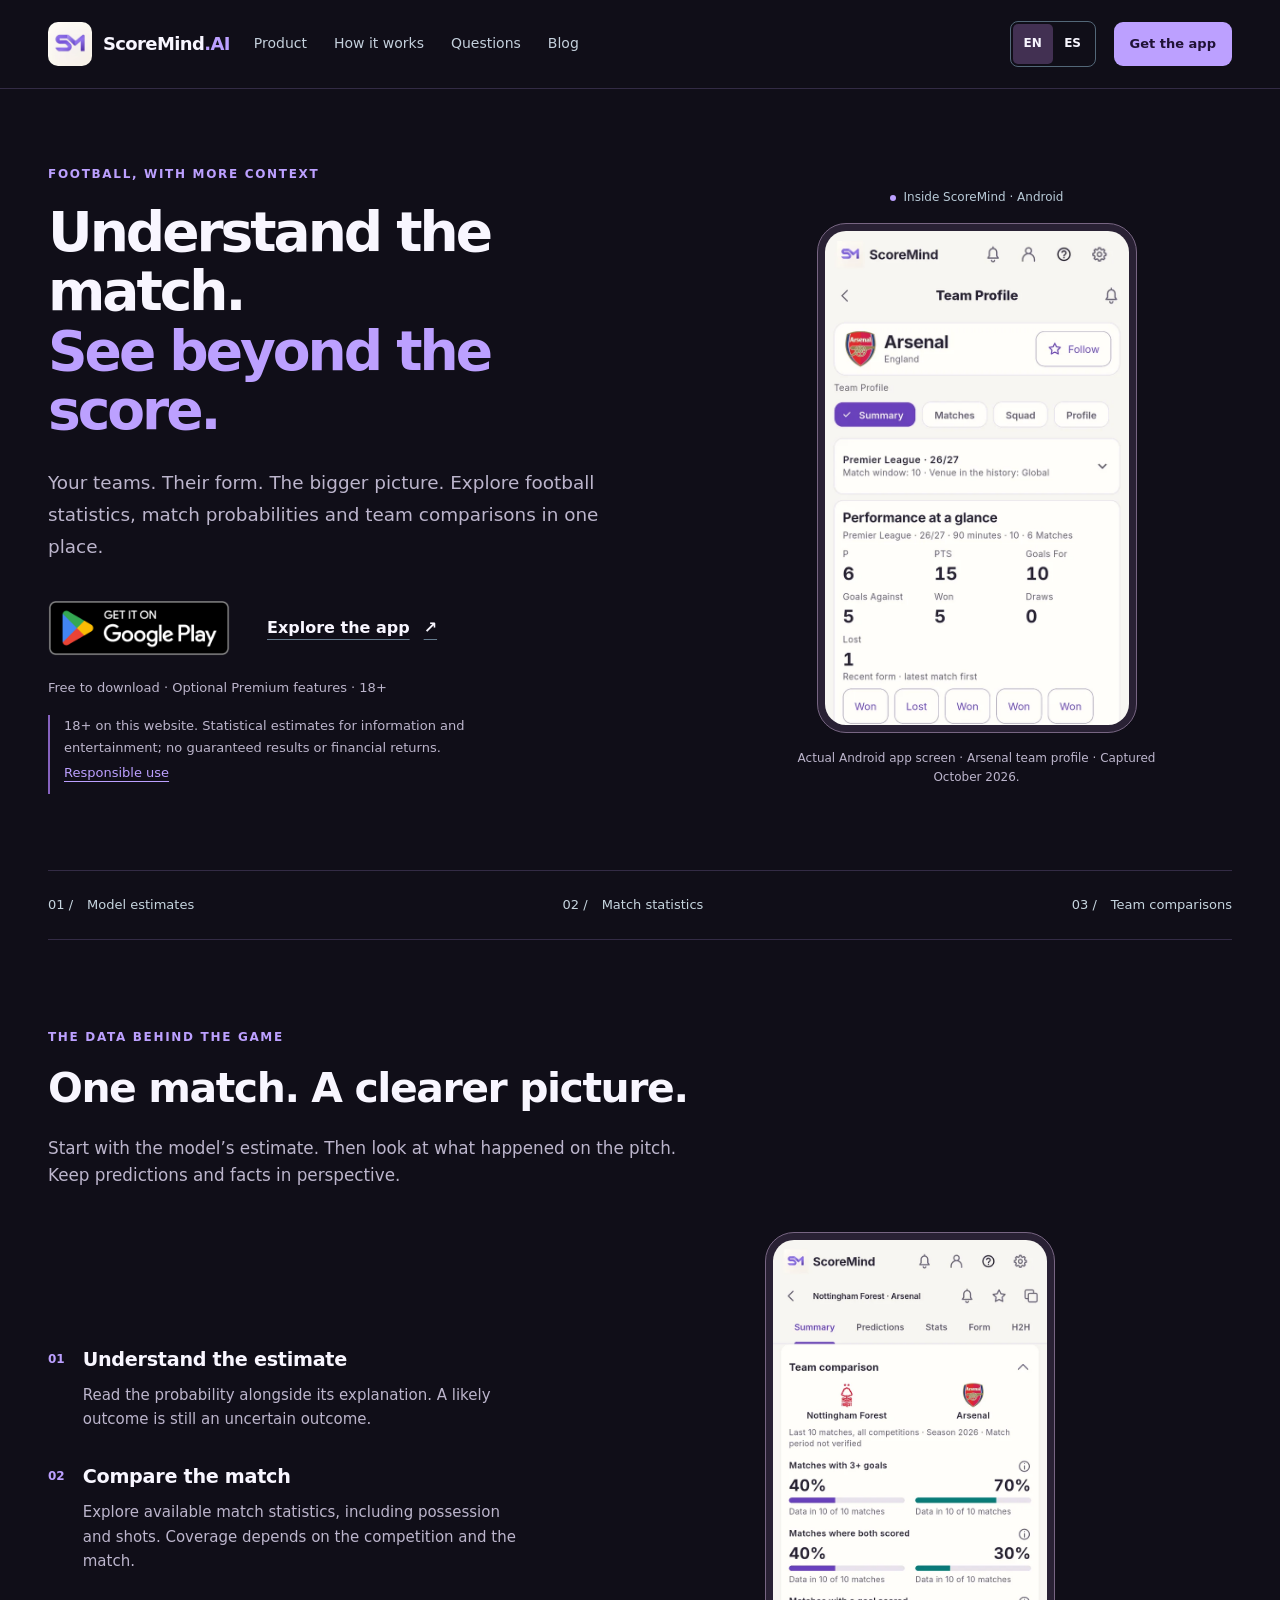
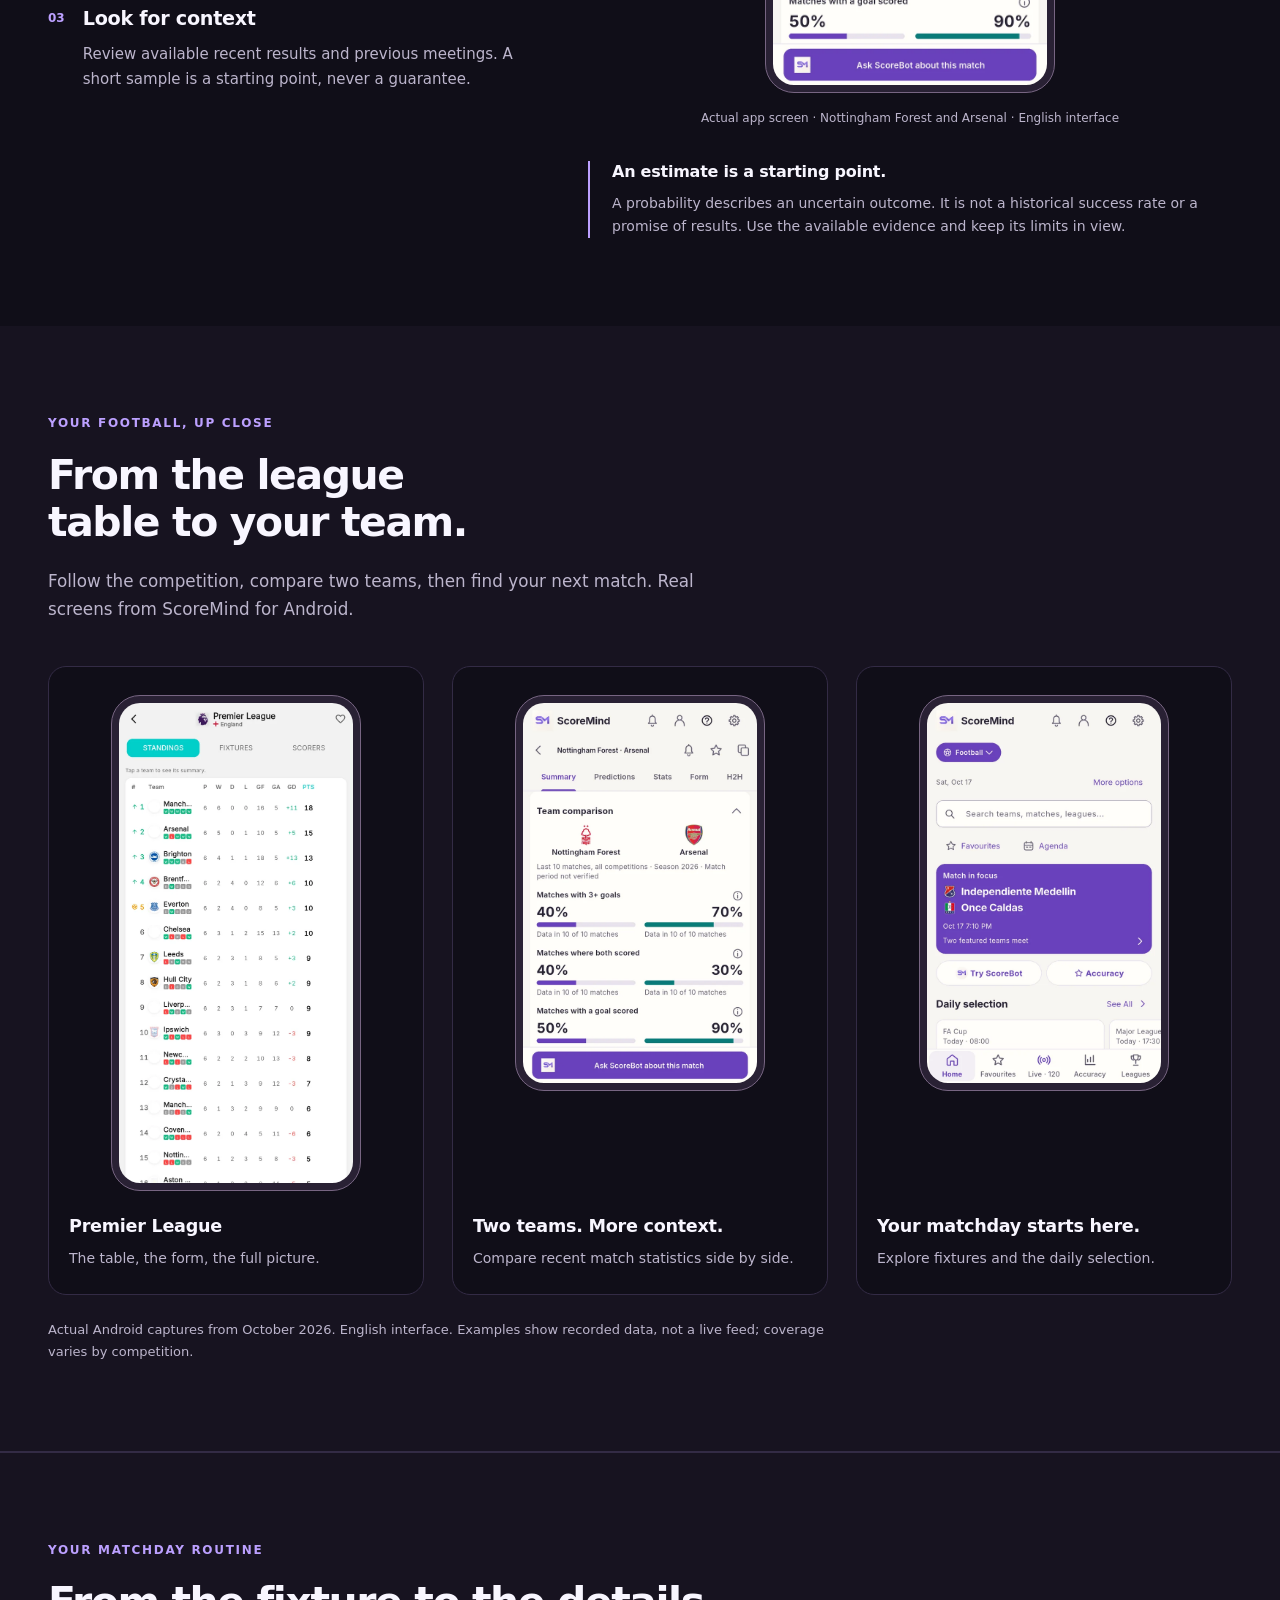
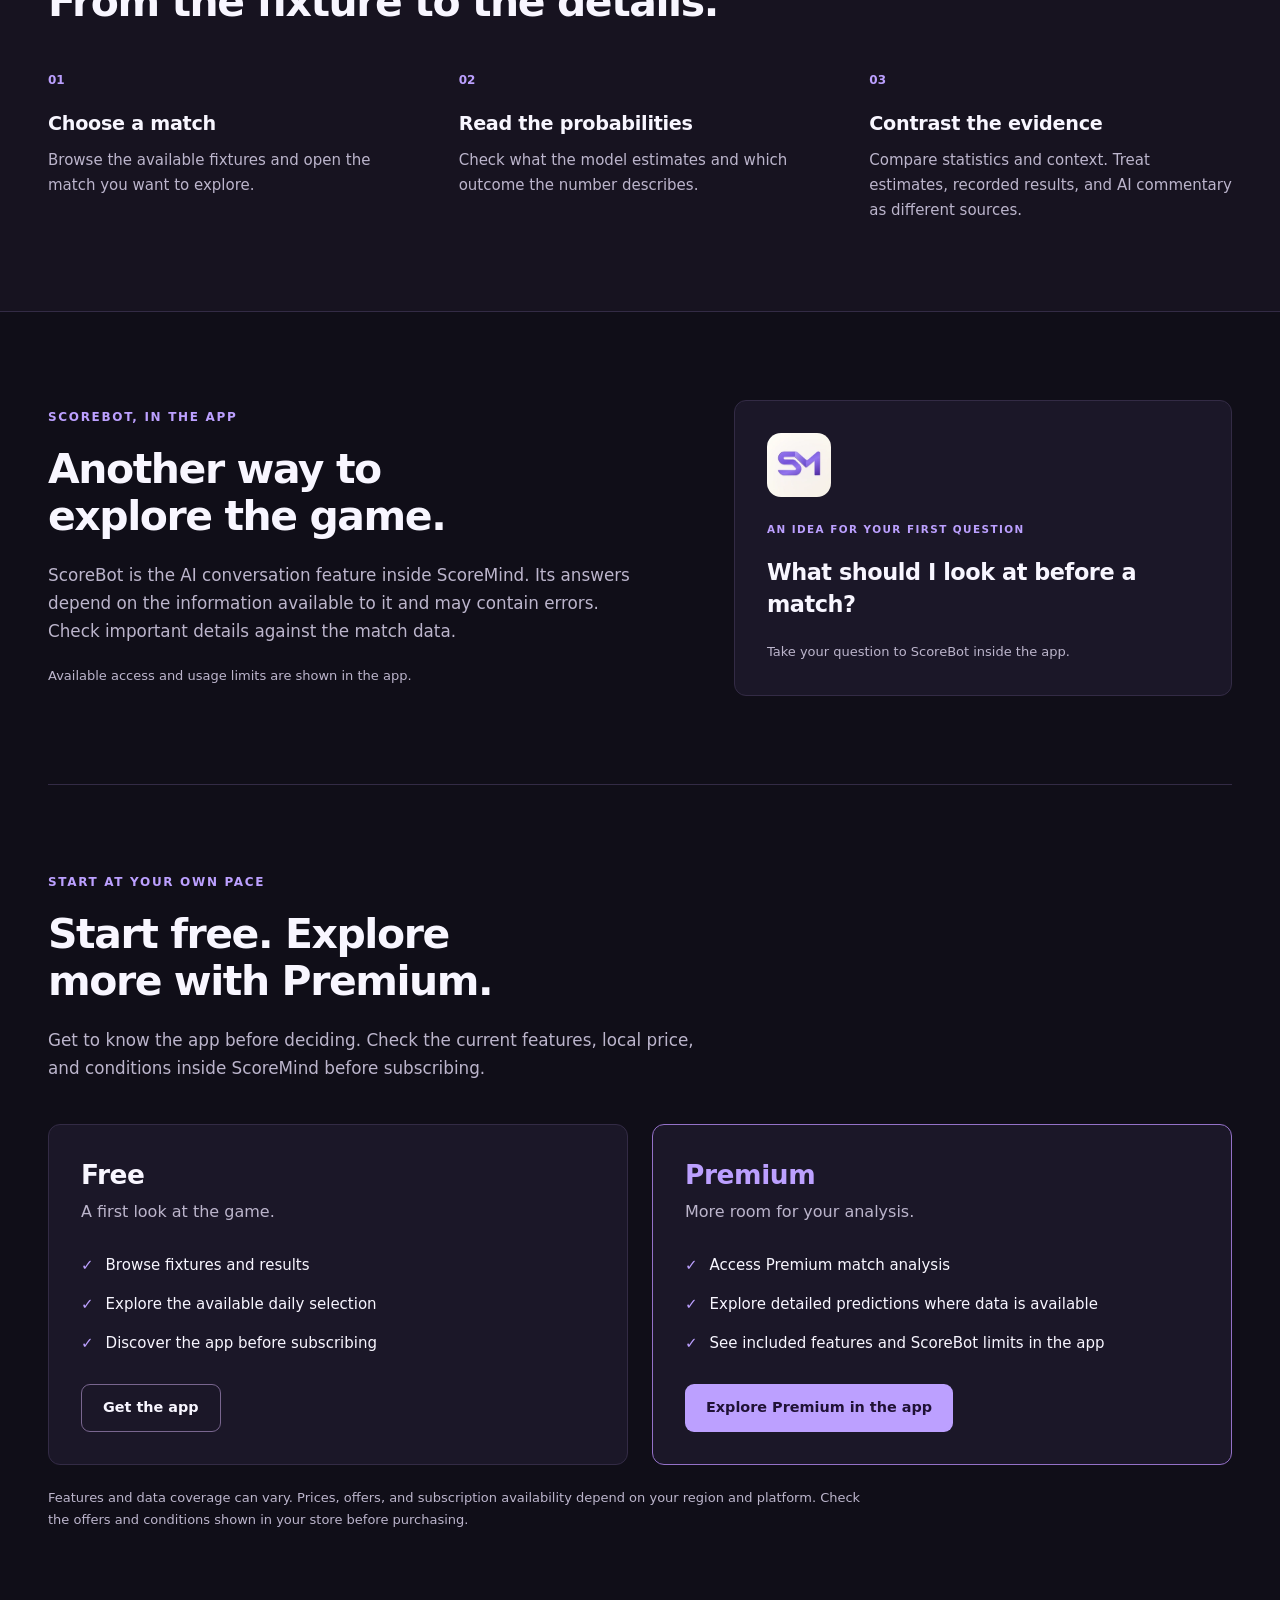
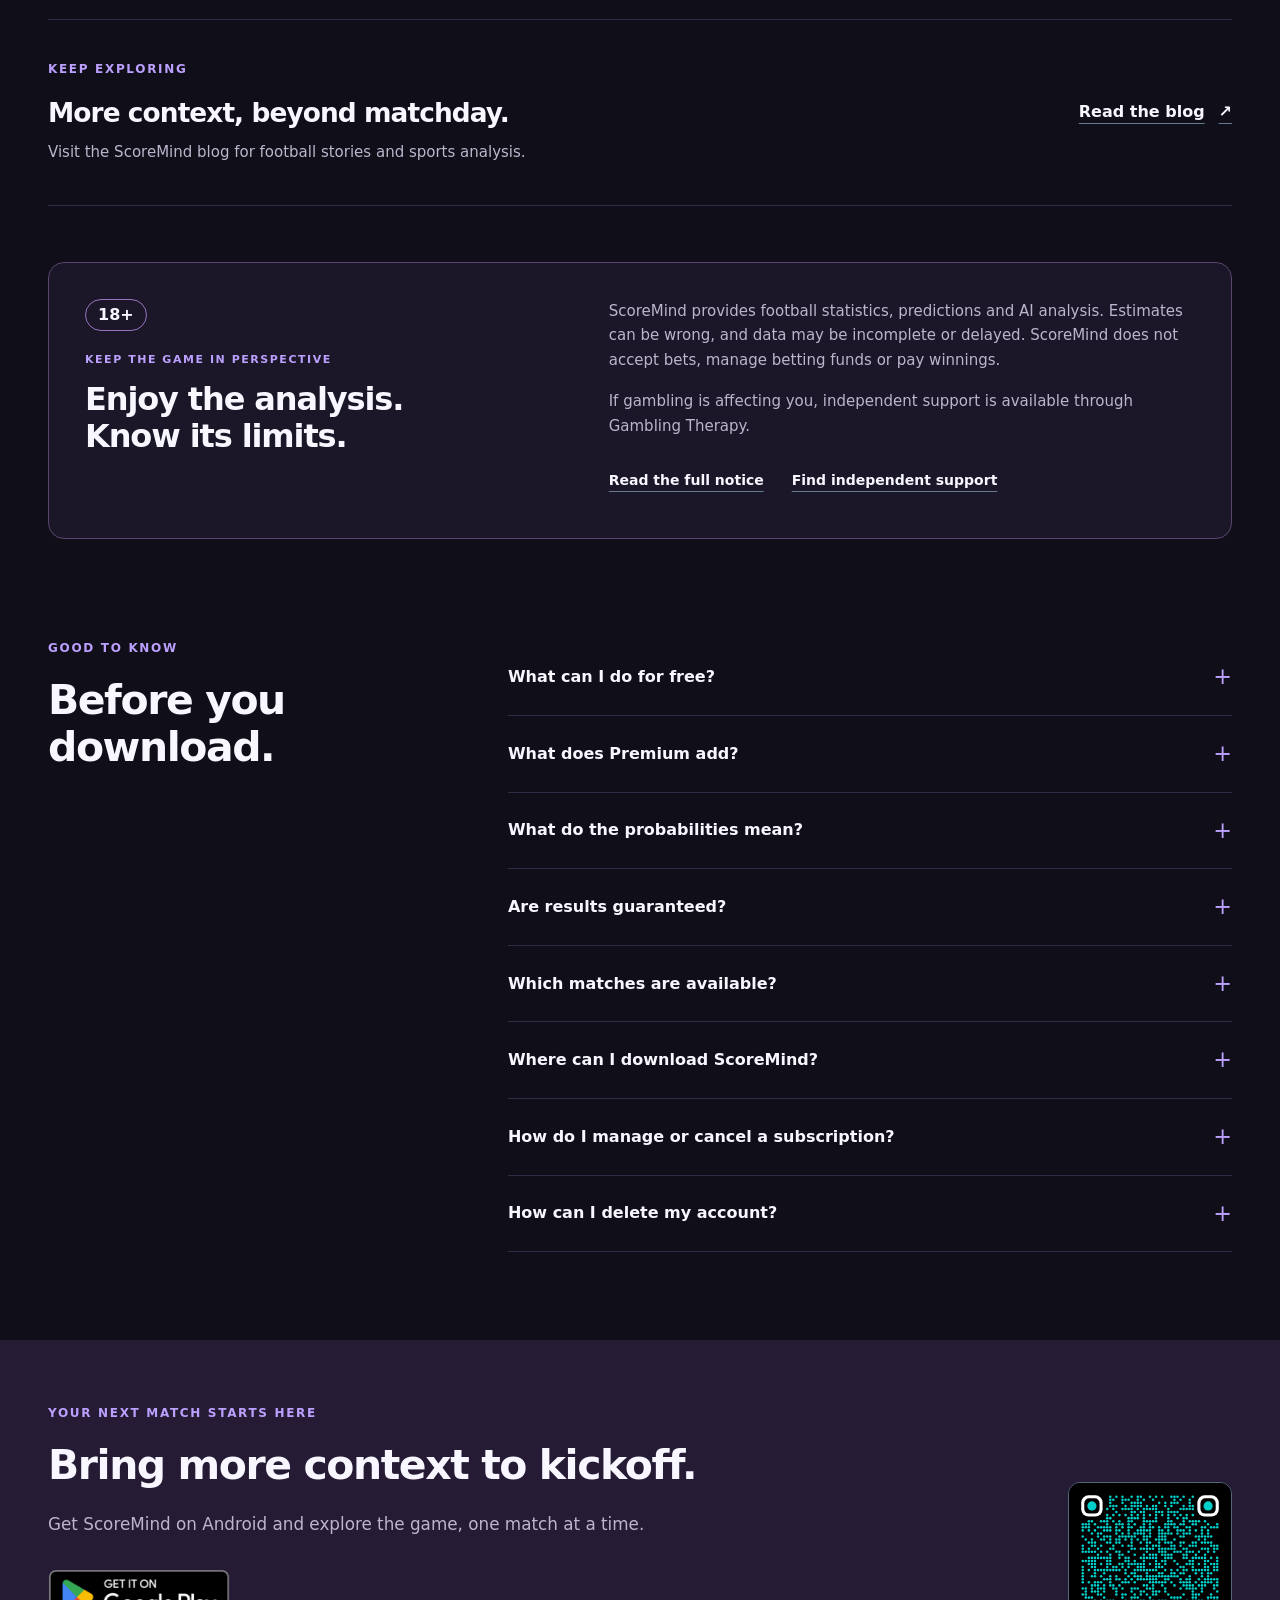
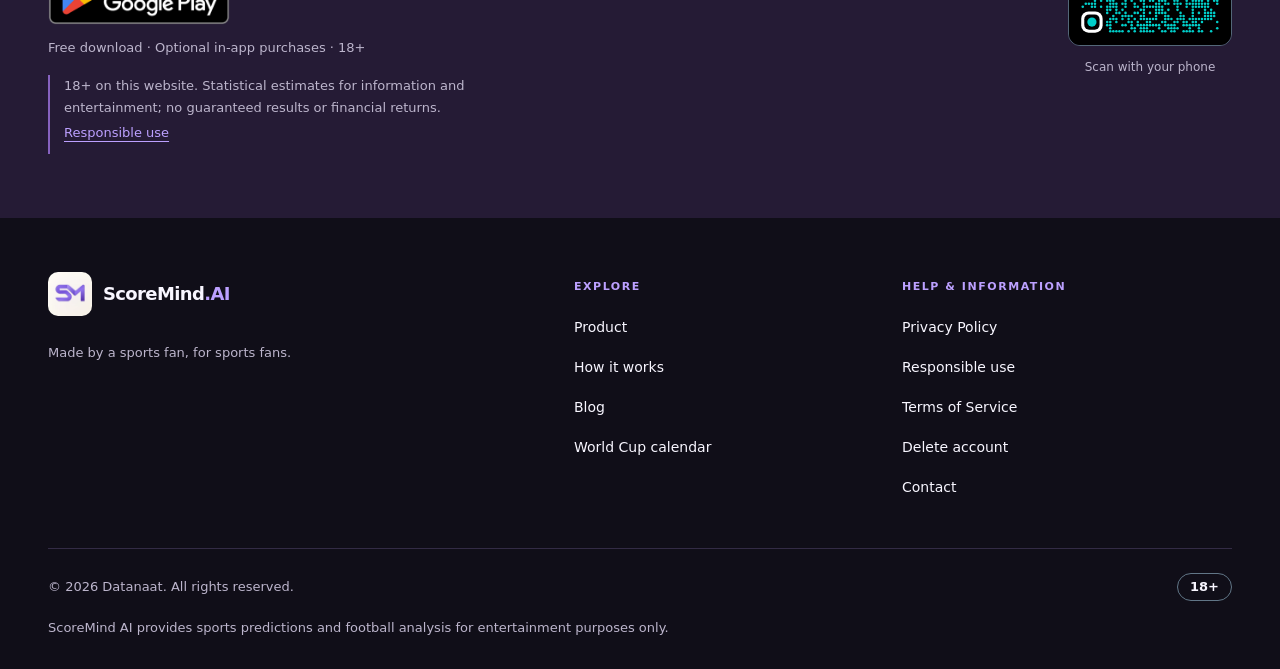
==== commit 4f050354: "WIP web: improve football visuals and add bilingual responsible-use notices" ====
--- a/index.html
+++ b/index.html
@@ -1,6 +1,7 @@
 <!doctype html>
 <html lang="en">
 <head>
+<link rel="stylesheet" href="/assets/marketing/home.css?v=20261020a"><script src="/assets/marketing/home.js?v=20261020a" fetchpriority="high" defer></script>
 <meta charset="utf-8"><meta name="viewport" content="width=device-width, initial-scale=1">
   <!-- Google tag (gtag.js) -->
   <script async src="https://www.googletagmanager.com/gtag/js?id=G-HRE56GWJR3"></script>
@@ -29,7 +30,7 @@
 <meta property="og:type" content="website"><meta property="og:url" content="https://scoremind.ai/"><meta property="og:title" content="ScoreMind AI — Football probabilities, statistics & match analysis"><meta property="og:description" content="Understand the match with ScoreMind AI. Explore football probabilities, compare match statistics, and discover the app on Google Play. Free download with optional Premium features."><meta property="og:image" content="https://scoremind.ai/og-image.png"><meta property="og:image:width" content="1200"><meta property="og:image:height" content="630"><meta property="og:image:alt" content="ScoreMind AI">
 <meta name="twitter:card" content="summary_large_image"><meta name="twitter:title" content="ScoreMind AI — Football probabilities, statistics & match analysis"><meta name="twitter:description" content="Understand the match with ScoreMind AI. Explore football probabilities, compare match statistics, and discover the app on Google Play. Free download with optional Premium features."><meta name="twitter:image" content="https://scoremind.ai/og-image.png">
 
-<link rel="stylesheet" href="/assets/marketing/home.css?v=20261015b"><script src="/assets/marketing/home.js?v=20261015a" defer></script>
+
 </head>
 <body class="marketing-home">
 <noscript><iframe src="https://www.googletagmanager.com/ns.html?id=GTM-NVF7D37X" height="0" width="0" style="display:none;visibility:hidden" title="Google Tag Manager"></iframe></noscript>
@@ -48,9 +49,9 @@
 
 <main id="main" tabindex="-1">
 
-<section class="hero wrap"><div class="hero-copy"><p data-copy="hero.eyebrow" class="eyebrow">FOOTBALL, WITH MORE CONTEXT</p><h1><span data-copy="hero.title">Understand the match.</span> <span data-copy="hero.accent" class="accent">See beyond the score.</span></h1><p data-copy="hero.body" class="lead">Explore probabilities, compare match statistics, and bring more context to your football analysis. All in ScoreMind AI.</p><div class="hero-actions"><a class="store-link" href="https://play.google.com/store/apps/details?id=ai.scoremind.app"><img data-store-badge src="/assets/marketing/google-play-en.webp" width="240" height="93" alt="Get it on Google Play"></a><a class="text-link" href="#product"><span data-copy="hero.secondary">Explore the app</span> <span aria-hidden="true">↗</span></a></div><p data-copy="hero.note" class="fine">Free to download · Optional Premium features · 18+</p></div>
+<section class="hero wrap"><div class="hero-copy"><p data-copy="hero.eyebrow" class="eyebrow">FOOTBALL, WITH MORE CONTEXT</p><h1><span data-copy="hero.title">Understand the match.</span> <span data-copy="hero.accent" class="accent">See beyond the score.</span></h1><p data-copy="hero.body" class="lead">Your teams. Their form. The bigger picture. Explore football statistics, match probabilities and team comparisons in one place.</p><div class="hero-actions"><a class="store-link" href="https://play.google.com/store/apps/details?id=ai.scoremind.app"><img data-store-badge src="/assets/marketing/google-play-en.webp" width="240" height="93" alt="Get it on Google Play"></a><a class="text-link" href="#product"><span data-copy="hero.secondary">Explore the app</span> <span aria-hidden="true">↗</span></a></div><p data-copy="hero.note" class="fine">Free to download · Optional Premium features · 18+</p><div class="download-notice"><p class="fine" data-copy="notice.short">18+ on this website. Statistical estimates for information and entertainment; no guaranteed results or financial returns.</p><a class="notice-link" href="/responsible-use/" data-copy="responsible.link">Responsible use</a></div></div>
 
-<figure class="hero-figure"><div class="screen-label"><span class="status-dot" aria-hidden="true"></span><span data-copy="hero.caption">Inside ScoreMind · Android</span></div><div class="phone"><img src="/assets/marketing/match-statistics.webp" width="640" height="1425" alt="Actual ScoreMind Android screen showing a completed football match and side-by-side match statistics. Spanish interface." data-copy-alt="hero.alt" fetchpriority="high" decoding="async"></div><figcaption data-copy="hero.photo">Actual app screen in Spanish. A completed match is shown as an illustration; data availability varies.</figcaption></figure>
+<figure class="hero-figure"><div class="screen-label"><span class="status-dot" aria-hidden="true"></span><span data-copy="hero.caption">Inside ScoreMind · Android</span></div><div class="phone"><div class="app-viewport"><img src="/assets/marketing/arsenal-profile.webp" width="640" height="1138" alt="ScoreMind Android showing the Arsenal crest, Premier League season and team statistics. English interface." data-copy-alt="hero.alt" fetchpriority="high" decoding="async"></div></div><figcaption data-copy="hero.photo">Actual Android app screen · Arsenal team profile · Captured October 2026.</figcaption></figure>
 </section>
 
 <div class="signal-strip wrap"><span>01 / <span data-copy="strip.one">Model estimates</span></span><span>02 / <span data-copy="strip.two">Match statistics</span></span><span>03 / <span data-copy="strip.three">Team comparisons</span></span></div>
@@ -62,10 +63,11 @@
 
 <article><span class="step-number">03</span><div><h3 data-copy="product.three.title">Look for context</h3><p data-copy="product.three.body">Review available recent results and previous meetings. A short sample is a starting point, never a guarantee.</p></div></article>
 </div>
-<figure class="detail-figure"><img src="/assets/marketing/match-probability.webp" width="1000" height="354" loading="lazy" decoding="async" alt="Actual Spanish app excerpt showing a 74 percent model estimate for Panathinaikos, with a probability explanation. This is not an accuracy metric." data-copy-alt="product.alt"><figcaption data-copy="product.crop">Actual app excerpt · Spanish interface · Historical match example</figcaption><div class="estimate-note"><h3 data-copy="perspective.title">An estimate is a starting point.</h3><p data-copy="perspective.body">A probability describes an uncertain outcome. It is not a historical success rate or a promise of results. Use the available evidence and keep its limits in view.</p></div></figure>
+<figure class="detail-figure"><div class="phone"><div class="app-viewport"><img src="/assets/marketing/team-comparison.webp" width="640" height="1138" loading="lazy" decoding="async" alt="Actual ScoreMind team comparison for Nottingham Forest and Arsenal, with team crests and recent match statistics." data-copy-alt="product.alt"></div></div><figcaption data-copy="product.crop">Actual app screen · Nottingham Forest and Arsenal · English interface</figcaption><div class="estimate-note"><h3 data-copy="perspective.title">An estimate is a starting point.</h3><p data-copy="perspective.body">A probability describes an uncertain outcome. It is not a historical success rate or a promise of results. Use the available evidence and keep its limits in view.</p></div></figure>
 </div></section>
 
 
+<section class="section gallery-section" id="inside"><div class="wrap"><div class="section-heading"><p class="eyebrow" data-copy="gallery.eyebrow">YOUR FOOTBALL, UP CLOSE</p><h2 data-copy="gallery.title">From the league table to your team.</h2><p class="section-intro" data-copy="gallery.body">Follow the competition, compare two teams, then find your next match. Real screens from ScoreMind for Android.</p></div><div class="screen-gallery"><figure class="screen-card"><div class="phone"><div class="app-viewport"><img class="capture-tall" src="/assets/marketing/premier-league-table.webp" width="640" height="1425" loading="lazy" decoding="async" alt="ScoreMind Premier League standings showing team crests, points and recent form. English interface." data-copy-alt="gallery.table.alt"></div></div><figcaption><h3 data-copy="gallery.one">Premier League</h3><p data-copy="gallery.one.body">The table, the form, the full picture.</p></figcaption></figure><figure class="screen-card"><div class="phone"><div class="app-viewport"><img src="/assets/marketing/team-comparison.webp" width="640" height="1138" loading="lazy" decoding="async" alt="Actual ScoreMind team comparison for Nottingham Forest and Arsenal, with team crests and recent match statistics." data-copy-alt="product.alt"></div></div><figcaption><h3 data-copy="gallery.two">Two teams. More context.</h3><p data-copy="gallery.two.body">Compare recent match statistics side by side.</p></figcaption></figure><figure class="screen-card"><div class="phone"><div class="app-viewport"><img src="/assets/marketing/football-home.webp" width="640" height="1138" loading="lazy" decoding="async" alt="ScoreMind football home screen with fixtures, search and navigation. English interface." data-copy-alt="gallery.home.alt"></div></div><figcaption><h3 data-copy="gallery.three">Your matchday starts here.</h3><p data-copy="gallery.three.body">Explore fixtures and the daily selection.</p></figcaption></figure></div><p class="fine gallery-note" data-copy="gallery.note">Actual Android captures from October 2026. English interface. Examples show recorded data, not a live feed; coverage varies by competition.</p></div></section>
 <section class="section how-section" id="how-it-works"><div class="wrap"><p data-copy="how.eyebrow" class="eyebrow">YOUR MATCHDAY ROUTINE</p><h2 data-copy="how.title">From the fixture to the details.</h2><ol class="steps">
 <li><span class="step-number">01</span><h3 data-copy="how.one.title">Choose a match</h3><p data-copy="how.one.body">Browse the available fixtures and open the match you want to explore.</p></li>
 
@@ -100,6 +102,7 @@
 <section class="blog-section wrap"><div><p data-copy="blog.eyebrow" class="eyebrow">KEEP EXPLORING</p><h2 data-copy="blog.title">More context, beyond matchday.</h2><p data-copy="blog.body">Visit the ScoreMind blog for football stories and sports analysis.</p></div><a href="/blog/" class="text-link"><span data-copy="blog.cta">Read the blog</span> <span aria-hidden="true">↗</span></a></section>
 
 
+<section class="section wrap responsible-section" id="responsible"><div class="responsible-card"><div><span class="age">18+</span><p class="eyebrow" data-copy="responsible.eyebrow">KEEP THE GAME IN PERSPECTIVE</p><h2 data-copy="responsible.title">Enjoy the analysis. Know its limits.</h2></div><div><p data-copy="responsible.body">ScoreMind provides football statistics, predictions and AI analysis. Estimates can be wrong, and data may be incomplete or delayed. ScoreMind does not accept bets, manage betting funds or pay winnings.</p><p class="help-copy" data-copy="responsible.help">If gambling is affecting you, independent support is available through Gambling Therapy.</p><div class="responsible-actions"><a class="text-link" href="/responsible-use/" data-copy="responsible.cta">Read the full notice</a><a class="text-link" href="https://gamblingtherapy.org/" rel="noopener noreferrer" data-copy="responsible.support">Find independent support</a></div></div></div></section>
 <section class="section wrap faq" id="questions"><div><p data-copy="faq.eyebrow" class="eyebrow">GOOD TO KNOW</p><h2 data-copy="faq.title">Before you download.</h2></div><div class="faq-list">
 <details><summary><span data-copy="faq.q1">What can I do for free?</span><span aria-hidden="true" class="plus">+</span></summary><div><p data-copy="faq.a1">Download the app, explore fixtures and results, and view the available daily selection. The app shows which features require Premium.</p></div></details>
 
@@ -119,7 +122,7 @@
 </div></section>
 
 
-<section class="download-section" id="download"><div class="wrap download-grid"><div><p data-copy="download.eyebrow" class="eyebrow">YOUR NEXT MATCH STARTS HERE</p><h2 data-copy="download.title">Bring more context to kickoff.</h2><p data-copy="download.body" class="section-intro">Get ScoreMind on Android and explore the game, one match at a time.</p><a class="store-link" href="https://play.google.com/store/apps/details?id=ai.scoremind.app"><img data-store-badge src="/assets/marketing/google-play-en.webp" width="240" height="93" alt="Get it on Google Play"></a><p data-copy="download.note" class="fine">Free download · Optional in-app purchases · 18+</p></div>
+<section class="download-section" id="download"><div class="wrap download-grid"><div><p data-copy="download.eyebrow" class="eyebrow">YOUR NEXT MATCH STARTS HERE</p><h2 data-copy="download.title">Bring more context to kickoff.</h2><p data-copy="download.body" class="section-intro">Get ScoreMind on Android and explore the game, one match at a time.</p><a class="store-link" href="https://play.google.com/store/apps/details?id=ai.scoremind.app"><img data-store-badge src="/assets/marketing/google-play-en.webp" width="240" height="93" alt="Get it on Google Play"></a><p data-copy="download.note" class="fine">Free download · Optional in-app purchases · 18+</p><div class="download-notice"><p class="fine" data-copy="notice.short">18+ on this website. Statistical estimates for information and entertainment; no guaranteed results or financial returns.</p><a class="notice-link" href="/responsible-use/" data-copy="responsible.link">Responsible use</a></div></div>
 <figure class="qr"><a href="https://play.google.com/store/apps/details?id=ai.scoremind.app"><img src="/assets/qr/google-play.svg" width="164" height="164" alt="Scan to open ScoreMind on Google Play" data-copy-alt="qr.alt" loading="lazy"></a><figcaption data-copy="download.qr">Scan with your phone</figcaption></figure>
 </div></section>
 
@@ -129,7 +132,7 @@
 <footer class="site-footer"><div class="wrap"><div class="footer-grid"><div><a class="brand" href="/" aria-label="ScoreMind AI"><img src="/assets/marketing/scoremind-mark.webp" width="48" height="48" alt=""><span>ScoreMind<span class="brand-ai">.AI</span></span></a><p data-copy="footer.tagline" class="fine">Made by a sports fan, for sports fans.</p></div>
 <nav aria-label="Explore" data-copy-aria="footer.product"><p data-copy="footer.product" class="eyebrow">Explore</p><a href="#product"><span data-copy="nav.product">Product</span></a><a href="#how-it-works"><span data-copy="nav.how">How it works</span></a><a href="/blog/">Blog</a><a href="/cal/?manual=1"><span data-copy="footer.calendar">World Cup calendar</span></a></nav>
 
-<nav aria-label="Help and information" data-copy-aria="footer.support"><p data-copy="footer.support" class="eyebrow">Help & information</p><a href="/privacy/"><span data-copy="footer.privacy">Privacy Policy</span></a><a href="/terms/"><span data-copy="footer.terms">Terms of Service</span></a><a href="/delete-account/"><span data-copy="footer.delete">Delete account</span></a><a href="mailto:info@datanaat.com"><span data-copy="footer.contact">Contact</span></a></nav>
+<nav aria-label="Help and information" data-copy-aria="footer.support"><p data-copy="footer.support" class="eyebrow">Help & information</p><a href="/privacy/"><span data-copy="footer.privacy">Privacy Policy</span></a><a href="/responsible-use/"><span data-copy="responsible.link">Responsible use</span></a><a href="/terms/"><span data-copy="footer.terms">Terms of Service</span></a><a href="/delete-account/"><span data-copy="footer.delete">Delete account</span></a><a href="mailto:info@datanaat.com"><span data-copy="footer.contact">Contact</span></a></nav>
 </div><div class="footer-bottom"><p data-copy="footer.copyright">© 2026 Datanaat. All rights reserved.</p><span class="age">18+</span></div><p data-copy="footer.disclaimer" class="fine">ScoreMind AI provides sports predictions and football analysis for entertainment purposes only.</p></div></footer>
 
 </body></html>
--- a/assets/marketing/home.css
+++ b/assets/marketing/home.css
@@ -178,3 +178,75 @@
 
 .marketing-home .product-layout>*, .marketing-home .plan-grid>*, .marketing-home .faq>*, .marketing-home .product-list article>div { min-width:0; }
 .marketing-home .step-number { flex-shrink:0; }
+/* October refresh: purple ScoreMind identity and intact, portrait app views. */
+.marketing-home { --ink:#100e18; --surface:#1b1728; --text:#f8f6ff; --muted:#bcb5cc; --accent:#bca0ff; --line:#332b45; }
+.marketing-home .button { background:#bca0ff; color:#201236; }
+.marketing-home .button:hover { background:#d4c0ff; color:#201236; }
+.marketing-home .button-outline { background:transparent; color:var(--text); border-color:#79668f; }
+.marketing-home .button-outline:hover { background:var(--surface); color:var(--accent); }
+.marketing-home .hero { padding-block:76px 60px; }
+.marketing-home .hero-figure { max-width:360px; }
+.marketing-home .phone { width:min(292px,100%); padding:7px; border:1px solid #776582; border-radius:29px; background:#292134; }
+.marketing-home .phone img { width:100%; height:auto; border-radius:21px; }
+.marketing-home .hero-figure .phone { width:min(320px,100%); }
+.marketing-home .phone img { object-fit:contain; }
+.marketing-home .language button[aria-pressed=true] { background:#423052; }
+.marketing-home .how-section,.marketing-home .gallery-section { background:#171320; }
+.marketing-home .gallery-section { border-bottom:1px solid var(--line); }
+.marketing-home .screen-gallery { display:grid; grid-template-columns:repeat(3,minmax(0,1fr)); gap:28px; align-items:start; }
+.marketing-home .screen-card { min-width:0; padding:28px 20px 24px; border:1px solid var(--line); border-radius:18px; background:var(--ink); }
+.marketing-home .screen-card .phone { width:min(250px,100%); }
+.marketing-home .screen-card figcaption { margin-top:24px; }
+.marketing-home .screen-card figcaption h3 { color:var(--text); font-size:1.1rem; }
+.marketing-home .screen-card figcaption p { margin-top:8px; font-size:.875rem; }
+.marketing-home .gallery-note { margin-top:24px; max-width:800px; }
+.marketing-home .detail-figure .phone { width:min(290px,100%); }
+.marketing-home .detail-figure figcaption { text-align:center; }
+.marketing-home .product-layout { align-items:center; }
+.marketing-home .plan-premium { border-color:#9471c8; }
+.marketing-home .download-section { background:#251b35; }
+.marketing-home .download-notice { max-width:500px; margin-top:16px; padding-left:14px; border-left:2px solid #8662bf; }
+.marketing-home .notice-link { display:inline-block; min-height:32px; font-size:.8125rem; color:var(--accent); text-decoration:underline; text-underline-offset:4px; }
+.marketing-home .responsible-section { padding-block:56px 12px; }
+.marketing-home .responsible-card { display:grid; grid-template-columns:.9fr 1.1fr; gap:44px; padding:36px; border:1px solid #5a456e; border-radius:16px; background:var(--surface); }
+.marketing-home .responsible-card .age { display:inline-flex; margin-bottom:20px; border-color:#9774bd; }
+.marketing-home .responsible-card .eyebrow { font-size:.6875rem; margin-bottom:12px; }
+.marketing-home .responsible-card h2 { font-size:clamp(1.65rem,2.5vw,2.3rem); }
+.marketing-home .responsible-card p { font-size:.9375rem; }
+.marketing-home .help-copy { margin-top:16px; }
+.marketing-home .responsible-actions { display:flex; flex-wrap:wrap; gap:8px 28px; margin-top:20px; font-size:.875rem; }
+.marketing-home .notice-page { max-width:880px; padding-block:48px 72px; }
+.marketing-home .notice-heading { margin:40px 0; }
+.marketing-home .notice-heading .age { display:inline-flex; margin-bottom:24px; }
+.marketing-home .notice-heading h1 { font-size:clamp(2.1rem,4vw,3.5rem); }
+.marketing-home .notice-heading .fine { margin-top:20px; }
+.marketing-home .notice-section { padding:28px 0; border-top:1px solid var(--line); }
+.marketing-home .notice-section h2 { font-size:1.4rem; margin-bottom:14px; }
+.marketing-home .notice-section .text-link { margin-top:16px; }
+@media(max-width:800px) {
+ .marketing-home .hero { padding-block:48px; }
+ .marketing-home .screen-gallery { grid-template-columns:1fr; gap:24px; }
+ .marketing-home .screen-card { display:grid; grid-template-columns:1fr 1fr; gap:28px; align-items:center; }
+ .marketing-home .screen-card .phone { width:min(250px,100%); }
+ .marketing-home .responsible-card { grid-template-columns:1fr; gap:24px; padding:28px; }
+}
+@media(max-width:540px) {
+ .marketing-home .screen-card { display:block; padding:24px; }
+ .marketing-home .screen-card .phone { width:min(250px,100%); }
+ .marketing-home .hero-figure .phone { width:min(280px,100%); }
+ .marketing-home .responsible-card { padding:24px; }
+ .marketing-home .responsible-actions { display:block; }
+ .marketing-home .responsible-actions a { display:flex; }
+}
+.marketing-home .app-viewport { overflow:hidden; border-radius:21px; display:flow-root; }
+.marketing-home .phone .app-viewport img { border-radius:0; margin-top:-9.26%; margin-bottom:-6.02%; }
+.marketing-home .phone .app-viewport img.capture-tall { margin-top:-6.7%; margin-bottom:-6.7%; }
+.marketing-home .screen-gallery { align-items:stretch; }
+.marketing-home .screen-card { display:flex; flex-direction:column; }
+.marketing-home .screen-card .phone { margin:0 auto; }
+.marketing-home .screen-card figcaption { margin-top:auto; padding-top:24px; }
+.marketing-home .phone .app-viewport img.capture-tall { margin-top:-10.5%; }
+@media(min-width:541px) and (max-width:800px) {
+ .marketing-home .screen-card { display:grid; }
+ .marketing-home .screen-card figcaption { margin-top:0; padding-top:0; }
+}
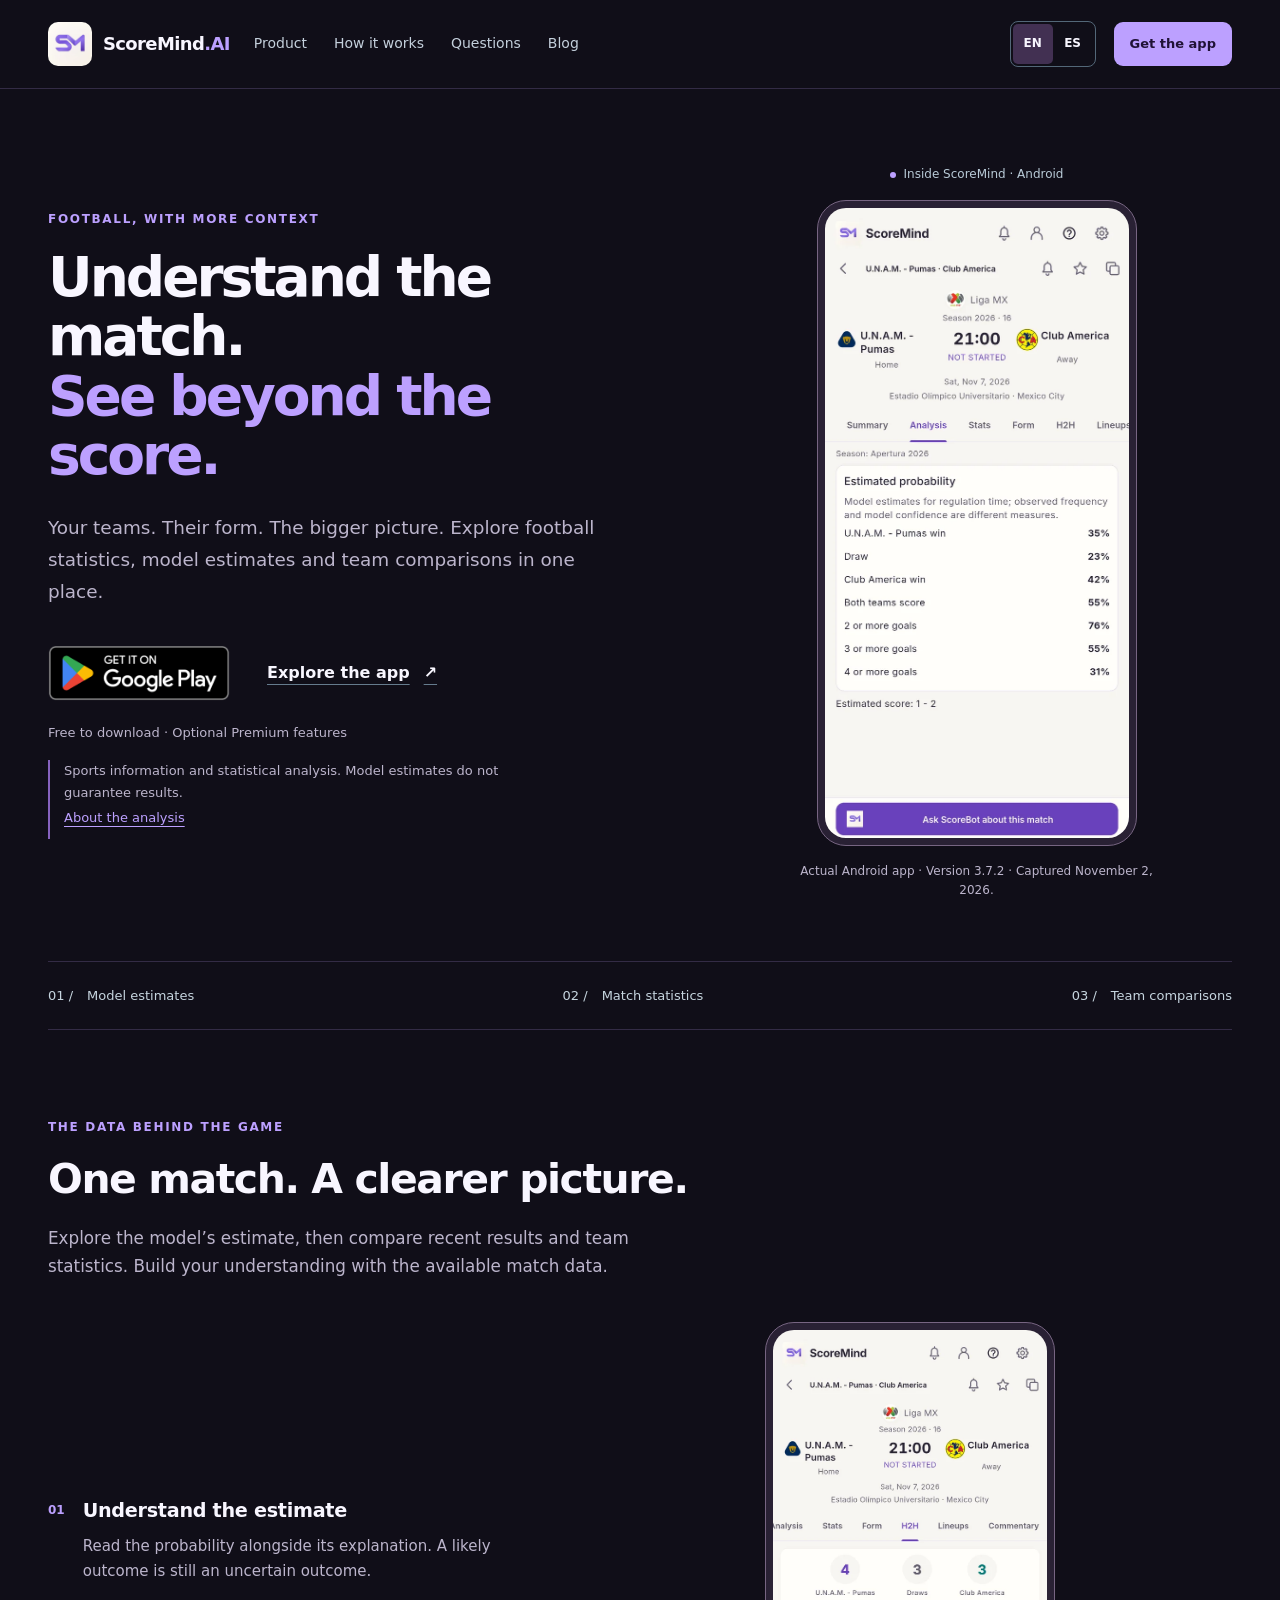
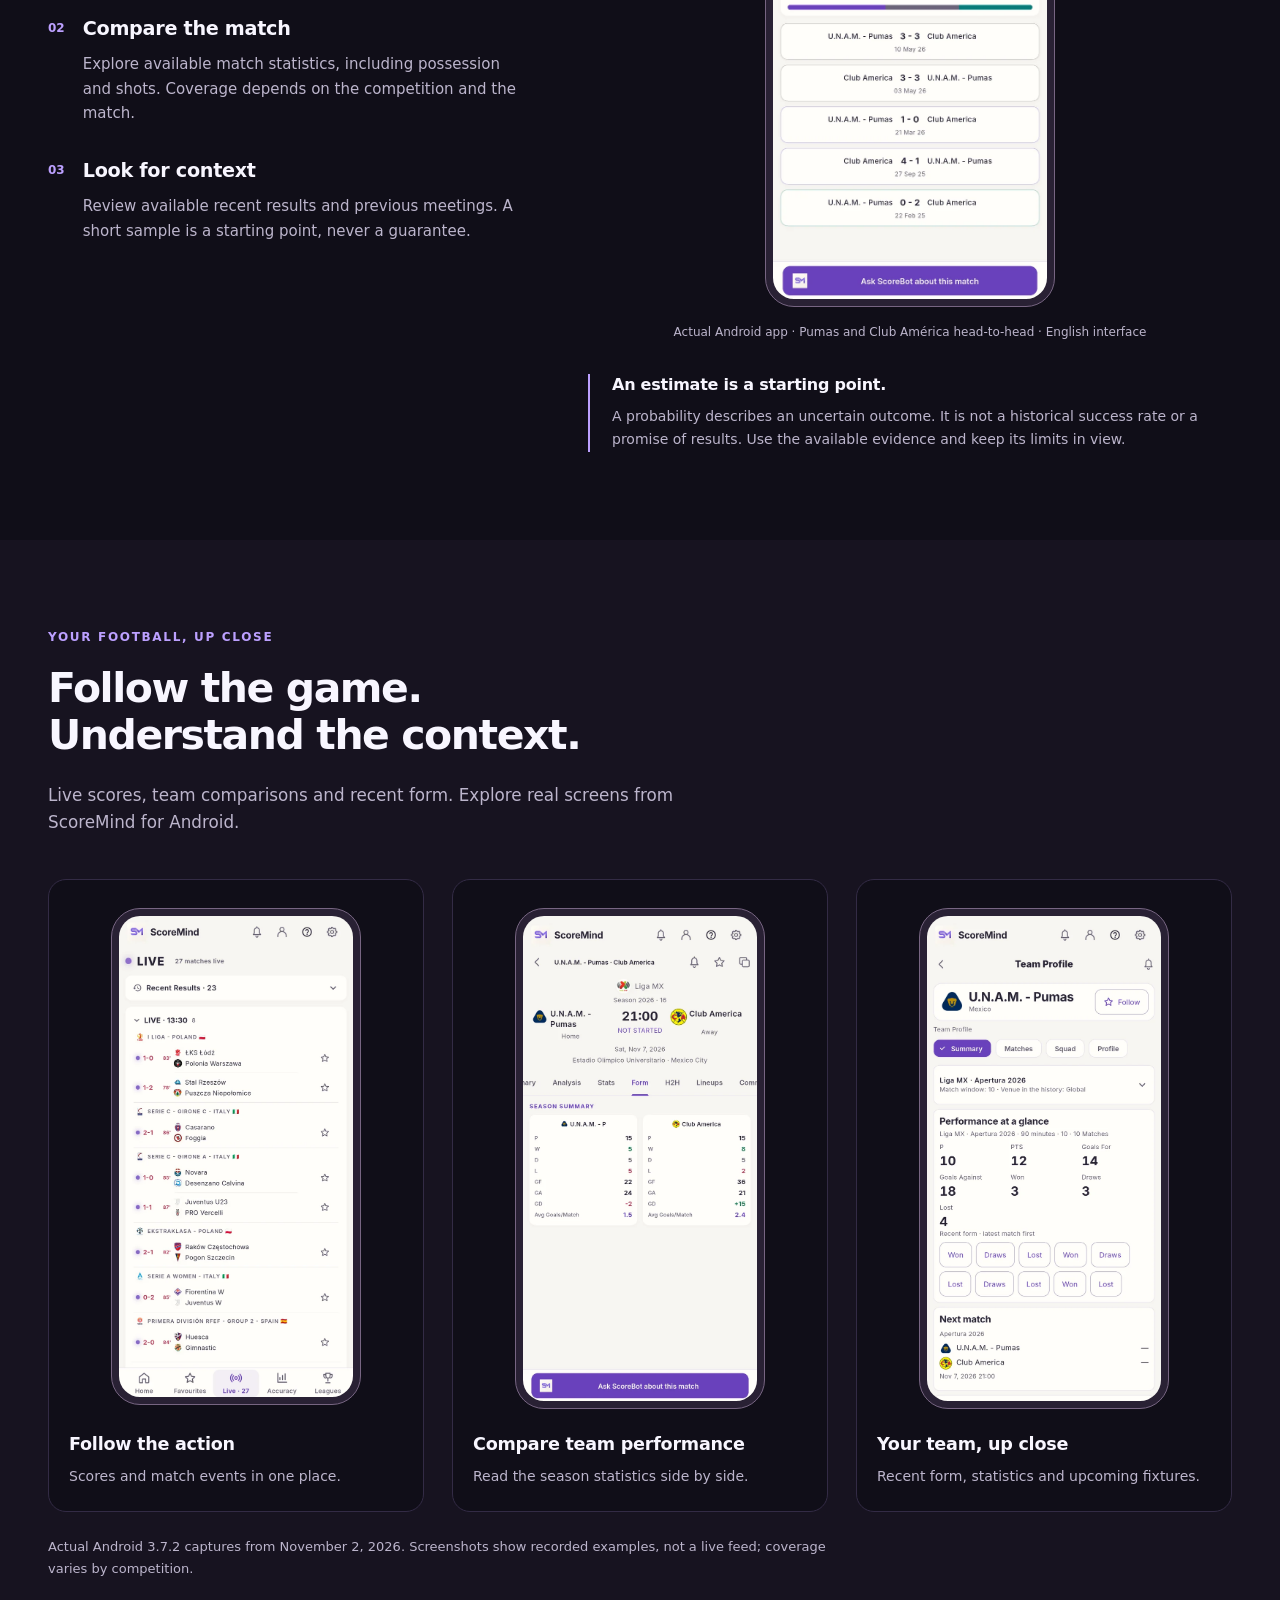
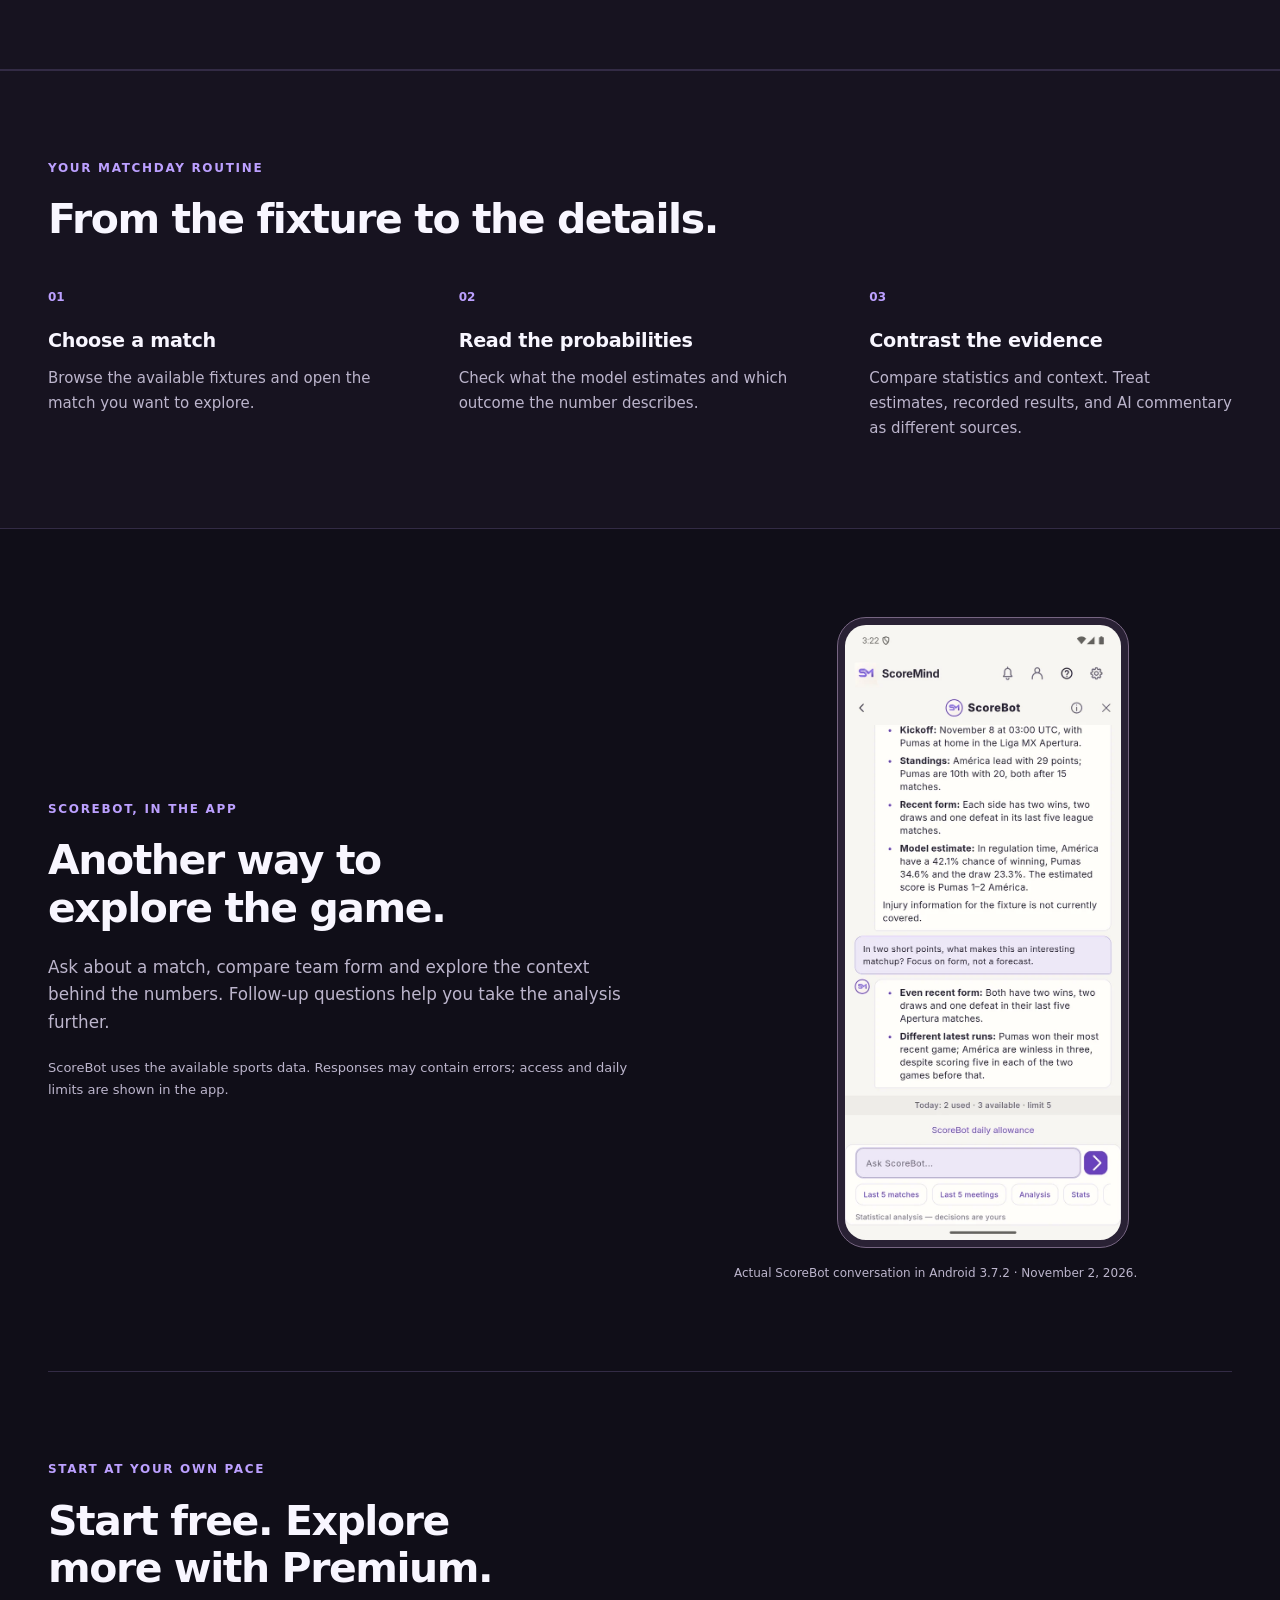
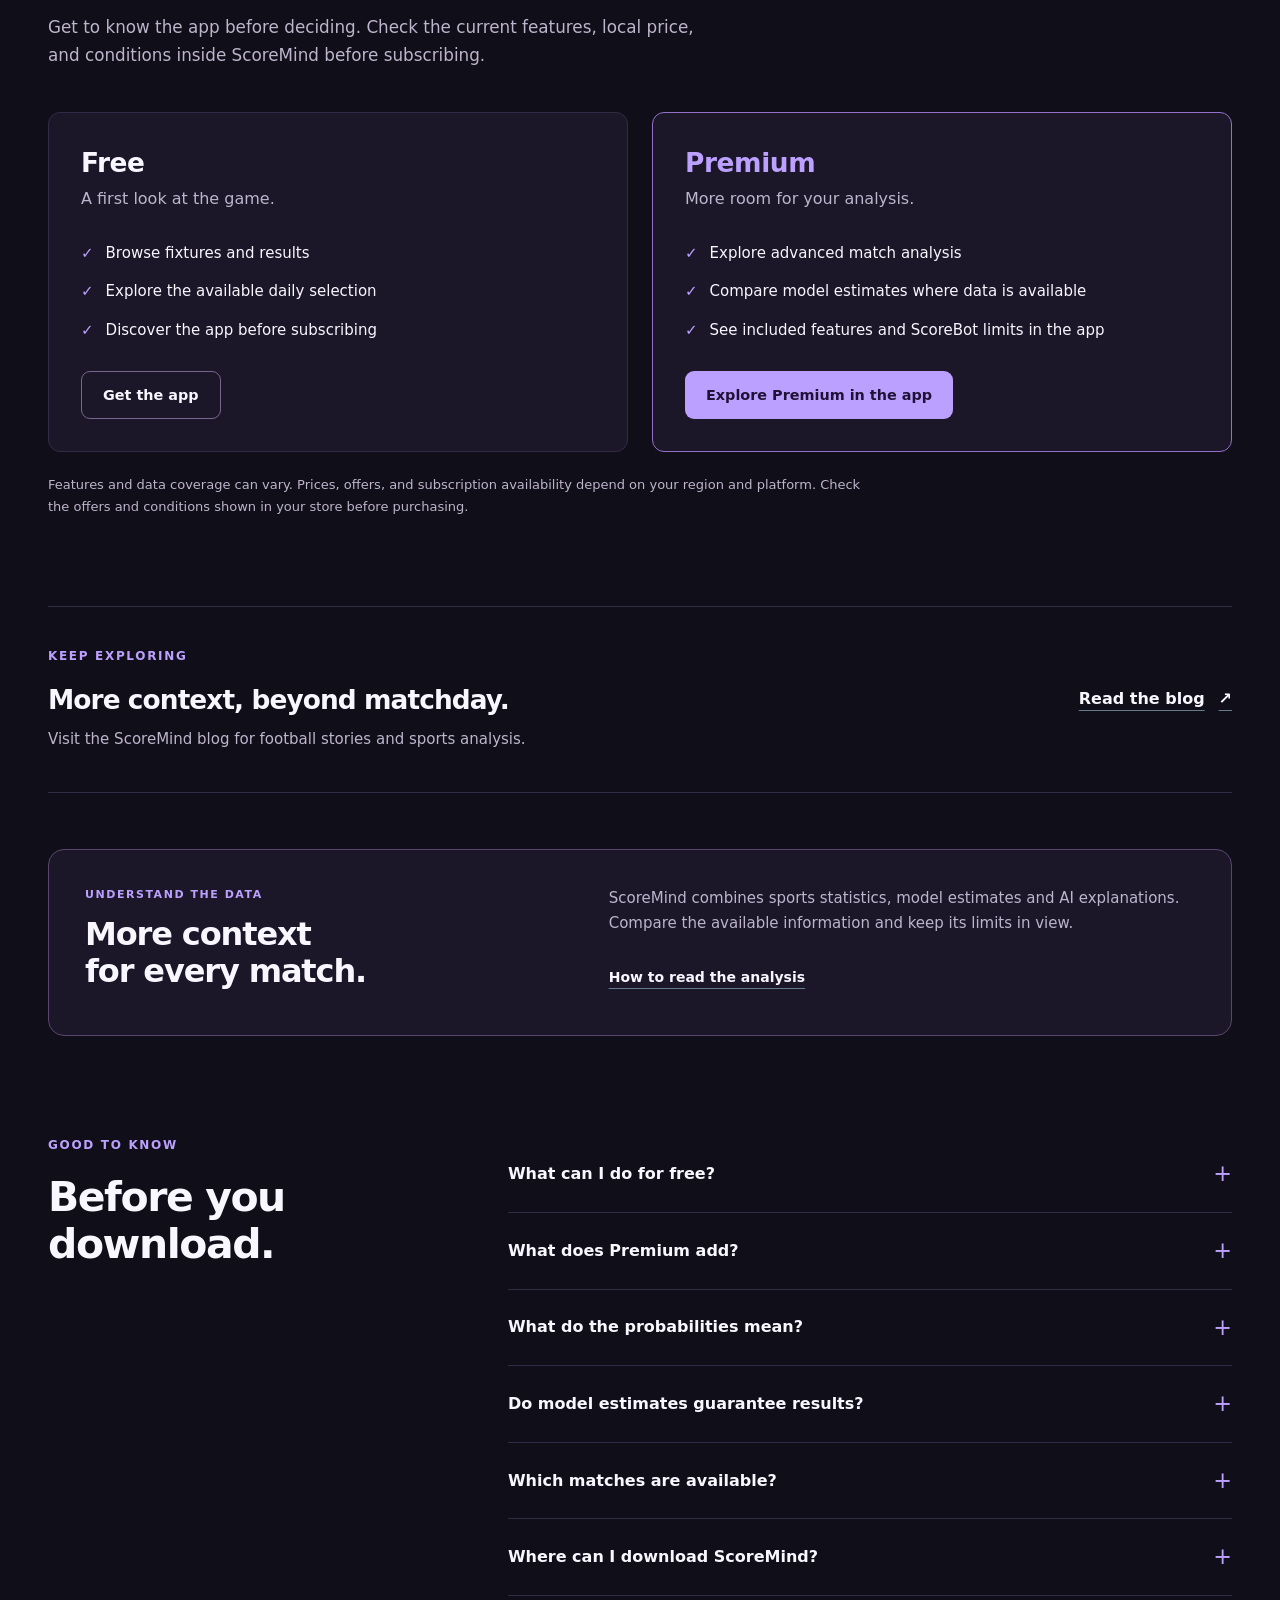
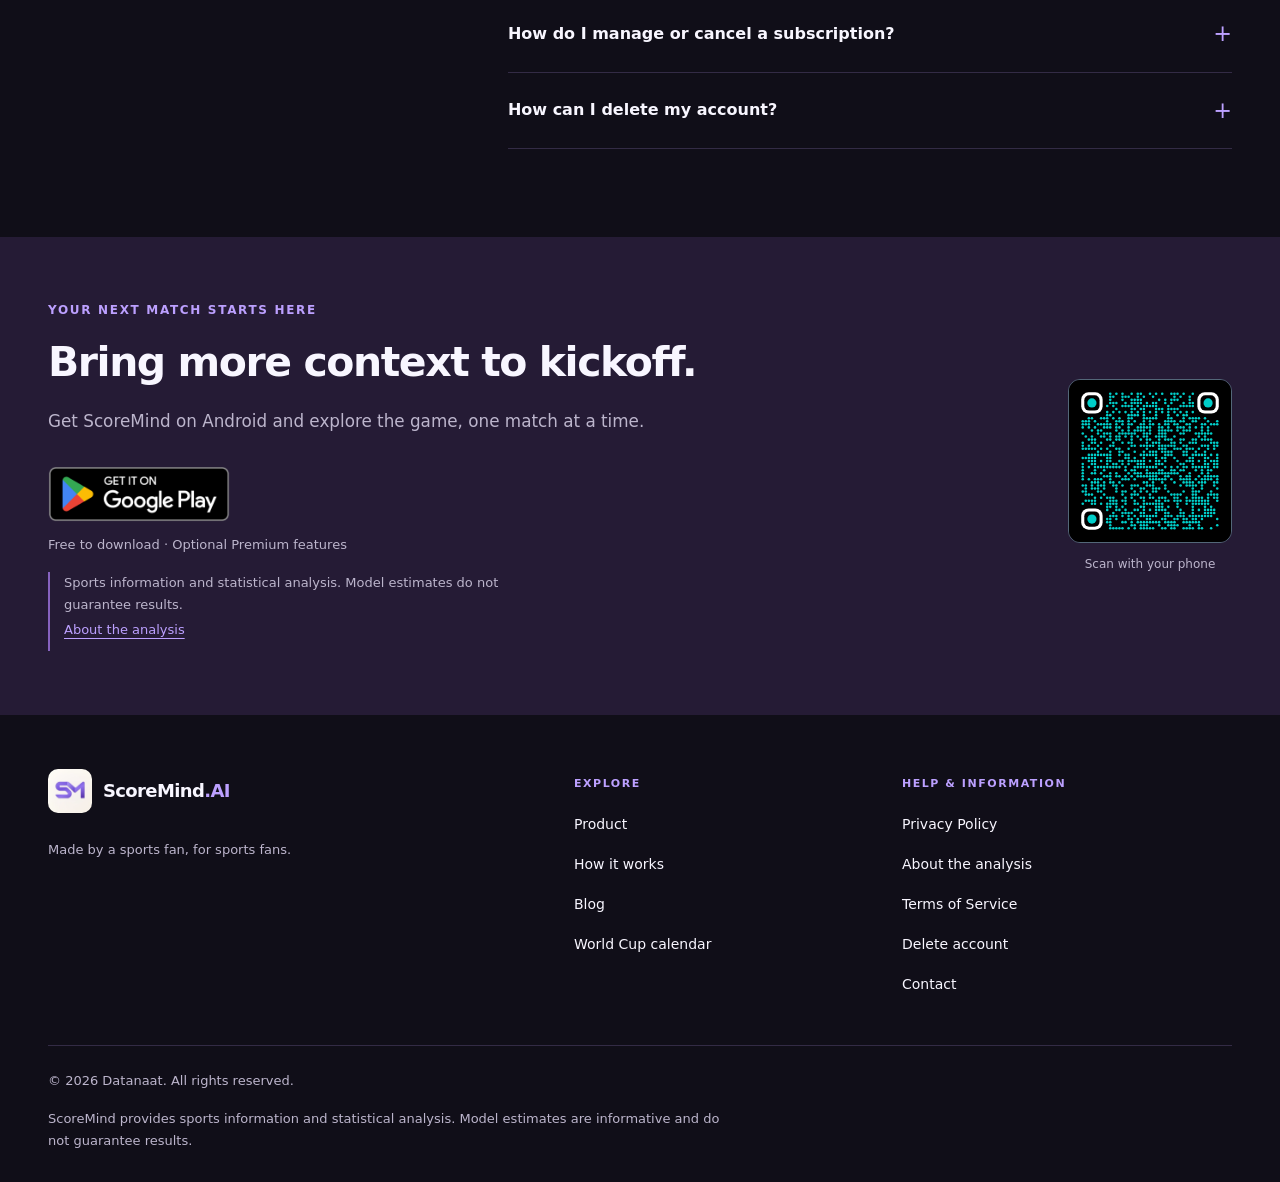
==== commit 509525a4: "Refresh public sports wording, articles and app screenshots" ====
--- a/index.html
+++ b/index.html
@@ -1,7 +1,7 @@
 <!doctype html>
 <html lang="en">
 <head>
-<link rel="stylesheet" href="/assets/marketing/home.css?v=20261020a"><script src="/assets/marketing/home.js?v=20261020a" fetchpriority="high" defer></script>
+<link rel="stylesheet" href="/assets/marketing/home.css?v=20261102a"><script src="/assets/marketing/home.js?v=20261102a" fetchpriority="high" defer></script>
 <meta charset="utf-8"><meta name="viewport" content="width=device-width, initial-scale=1">
   <!-- Google tag (gtag.js) -->
   <script async src="https://www.googletagmanager.com/gtag/js?id=G-HRE56GWJR3"></script>
@@ -19,7 +19,7 @@
   'https://www.googletagmanager.com/gtm.js?id='+i+dl;f.parentNode.insertBefore(j,f);
   })(window,document,'script','dataLayer','GTM-NVF7D37X');</script>
   <!-- End Google Tag Manager -->
-<title>ScoreMind AI — Football probabilities, statistics & match analysis</title><meta name="description" content="Understand the match with ScoreMind AI. Explore football probabilities, compare match statistics, and discover the app on Google Play. Free download with optional Premium features.">
+<title>ScoreMind AI — Football scores, statistics &amp; match analysis</title><meta name="description" content="Explore football scores, statistics, team comparisons and AI match analysis with ScoreMind. Ask ScoreBot about the game. Free download with optional Premium features.">
 <meta name="theme-color" content="#0b1421">
 <link rel="canonical" href="https://scoremind.ai/">
 
@@ -27,8 +27,8 @@
 <link rel="icon" type="image/png" sizes="16x16" href="/favicon-16x16.png">
 <link rel="apple-touch-icon" sizes="180x180" href="/apple-touch-icon.png">
 <link rel="manifest" href="/site.webmanifest">
-<meta property="og:type" content="website"><meta property="og:url" content="https://scoremind.ai/"><meta property="og:title" content="ScoreMind AI — Football probabilities, statistics & match analysis"><meta property="og:description" content="Understand the match with ScoreMind AI. Explore football probabilities, compare match statistics, and discover the app on Google Play. Free download with optional Premium features."><meta property="og:image" content="https://scoremind.ai/og-image.png"><meta property="og:image:width" content="1200"><meta property="og:image:height" content="630"><meta property="og:image:alt" content="ScoreMind AI">
-<meta name="twitter:card" content="summary_large_image"><meta name="twitter:title" content="ScoreMind AI — Football probabilities, statistics & match analysis"><meta name="twitter:description" content="Understand the match with ScoreMind AI. Explore football probabilities, compare match statistics, and discover the app on Google Play. Free download with optional Premium features."><meta name="twitter:image" content="https://scoremind.ai/og-image.png">
+<meta property="og:type" content="website"><meta property="og:url" content="https://scoremind.ai/"><meta property="og:title" content="ScoreMind AI — Football scores, statistics &amp; match analysis"><meta property="og:description" content="Explore football scores, statistics, team comparisons and AI match analysis with ScoreMind. Ask ScoreBot about the game. Free download with optional Premium features."><meta property="og:image" content="https://scoremind.ai/og-image.png"><meta property="og:image:width" content="1200"><meta property="og:image:height" content="630"><meta property="og:image:alt" content="ScoreMind AI">
+<meta name="twitter:card" content="summary_large_image"><meta name="twitter:title" content="ScoreMind AI — Football scores, statistics &amp; match analysis"><meta name="twitter:description" content="Explore football scores, statistics, team comparisons and AI match analysis with ScoreMind. Ask ScoreBot about the game. Free download with optional Premium features."><meta name="twitter:image" content="https://scoremind.ai/og-image.png">
 
 
 </head>
@@ -49,25 +49,25 @@
 
 <main id="main" tabindex="-1">
 
-<section class="hero wrap"><div class="hero-copy"><p data-copy="hero.eyebrow" class="eyebrow">FOOTBALL, WITH MORE CONTEXT</p><h1><span data-copy="hero.title">Understand the match.</span> <span data-copy="hero.accent" class="accent">See beyond the score.</span></h1><p data-copy="hero.body" class="lead">Your teams. Their form. The bigger picture. Explore football statistics, match probabilities and team comparisons in one place.</p><div class="hero-actions"><a class="store-link" href="https://play.google.com/store/apps/details?id=ai.scoremind.app"><img data-store-badge src="/assets/marketing/google-play-en.webp" width="240" height="93" alt="Get it on Google Play"></a><a class="text-link" href="#product"><span data-copy="hero.secondary">Explore the app</span> <span aria-hidden="true">↗</span></a></div><p data-copy="hero.note" class="fine">Free to download · Optional Premium features · 18+</p><div class="download-notice"><p class="fine" data-copy="notice.short">18+ on this website. Statistical estimates for information and entertainment; no guaranteed results or financial returns.</p><a class="notice-link" href="/responsible-use/" data-copy="responsible.link">Responsible use</a></div></div>
+<section class="hero wrap"><div class="hero-copy"><p data-copy="hero.eyebrow" class="eyebrow">FOOTBALL, WITH MORE CONTEXT</p><h1><span data-copy="hero.title">Understand the match.</span> <span data-copy="hero.accent" class="accent">See beyond the score.</span></h1><p data-copy="hero.body" class="lead">Your teams. Their form. The bigger picture. Explore football statistics, model estimates and team comparisons in one place.</p><div class="hero-actions"><a class="store-link" href="https://play.google.com/store/apps/details?id=ai.scoremind.app"><img data-store-badge src="/assets/marketing/google-play-en.webp" width="240" height="93" alt="Get it on Google Play"></a><a class="text-link" href="#product"><span data-copy="hero.secondary">Explore the app</span> <span aria-hidden="true">↗</span></a></div><p data-copy="hero.note" class="fine">Free to download · Optional Premium features</p><div class="download-notice"><p class="fine" data-copy="notice.short">Sports information and statistical analysis. Model estimates do not guarantee results.</p><a class="notice-link" href="/responsible-use/" data-copy="responsible.link">About the analysis</a></div></div>
 
-<figure class="hero-figure"><div class="screen-label"><span class="status-dot" aria-hidden="true"></span><span data-copy="hero.caption">Inside ScoreMind · Android</span></div><div class="phone"><div class="app-viewport"><img src="/assets/marketing/arsenal-profile.webp" width="640" height="1138" alt="ScoreMind Android showing the Arsenal crest, Premier League season and team statistics. English interface." data-copy-alt="hero.alt" fetchpriority="high" decoding="async"></div></div><figcaption data-copy="hero.photo">Actual Android app screen · Arsenal team profile · Captured October 2026.</figcaption></figure>
+<figure class="hero-figure"><div class="screen-label"><span class="status-dot" aria-hidden="true"></span><span data-copy="hero.caption">Inside ScoreMind · Android</span></div><div class="phone"><div class="app-viewport"><img src="/assets/marketing/app-190-en-analysis.webp" data-app-screen="analysis" width="640" height="1425" alt="ScoreMind Android match analysis for Pumas and Club América, showing model-estimated probabilities. English interface." data-copy-alt="hero.alt" fetchpriority="high" decoding="async"></div></div><figcaption data-copy="hero.photo">Actual Android app · Version 3.7.2 · Captured November 2, 2026.</figcaption></figure>
 </section>
 
 <div class="signal-strip wrap"><span>01 / <span data-copy="strip.one">Model estimates</span></span><span>02 / <span data-copy="strip.two">Match statistics</span></span><span>03 / <span data-copy="strip.three">Team comparisons</span></span></div>
 
-<section class="section wrap product" id="product"><div class="section-heading"><p data-copy="product.eyebrow" class="eyebrow">THE DATA BEHIND THE GAME</p><h2 data-copy="product.title">One match. A clearer picture.</h2><p data-copy="product.body" class="section-intro">Start with the model’s estimate. Then look at what happened on the pitch. Keep predictions and facts in perspective.</p></div><div class="product-layout"><div class="product-list">
+<section class="section wrap product" id="product"><div class="section-heading"><p data-copy="product.eyebrow" class="eyebrow">THE DATA BEHIND THE GAME</p><h2 data-copy="product.title">One match. A clearer picture.</h2><p data-copy="product.body" class="section-intro">Explore the model’s estimate, then compare recent results and team statistics. Build your understanding with the available match data.</p></div><div class="product-layout"><div class="product-list">
 <article><span class="step-number">01</span><div><h3 data-copy="product.one.title">Understand the estimate</h3><p data-copy="product.one.body">Read the probability alongside its explanation. A likely outcome is still an uncertain outcome.</p></div></article>
 
 <article><span class="step-number">02</span><div><h3 data-copy="product.two.title">Compare the match</h3><p data-copy="product.two.body">Explore available match statistics, including possession and shots. Coverage depends on the competition and the match.</p></div></article>
 
 <article><span class="step-number">03</span><div><h3 data-copy="product.three.title">Look for context</h3><p data-copy="product.three.body">Review available recent results and previous meetings. A short sample is a starting point, never a guarantee.</p></div></article>
 </div>
-<figure class="detail-figure"><div class="phone"><div class="app-viewport"><img src="/assets/marketing/team-comparison.webp" width="640" height="1138" loading="lazy" decoding="async" alt="Actual ScoreMind team comparison for Nottingham Forest and Arsenal, with team crests and recent match statistics." data-copy-alt="product.alt"></div></div><figcaption data-copy="product.crop">Actual app screen · Nottingham Forest and Arsenal · English interface</figcaption><div class="estimate-note"><h3 data-copy="perspective.title">An estimate is a starting point.</h3><p data-copy="perspective.body">A probability describes an uncertain outcome. It is not a historical success rate or a promise of results. Use the available evidence and keep its limits in view.</p></div></figure>
+<figure class="detail-figure"><div class="phone"><div class="app-viewport"><img src="/assets/marketing/app-190-en-h2h.webp" data-app-screen="h2h" width="640" height="1425" loading="lazy" decoding="async" alt="Previous meetings between Pumas and Club América in ScoreMind for Android. English interface." data-copy-alt="product.alt"></div></div><figcaption data-copy="product.crop">Actual Android app · Pumas and Club América head-to-head · English interface</figcaption><div class="estimate-note"><h3 data-copy="perspective.title">An estimate is a starting point.</h3><p data-copy="perspective.body">A probability describes an uncertain outcome. It is not a historical success rate or a promise of results. Use the available evidence and keep its limits in view.</p></div></figure>
 </div></section>
 
 
-<section class="section gallery-section" id="inside"><div class="wrap"><div class="section-heading"><p class="eyebrow" data-copy="gallery.eyebrow">YOUR FOOTBALL, UP CLOSE</p><h2 data-copy="gallery.title">From the league table to your team.</h2><p class="section-intro" data-copy="gallery.body">Follow the competition, compare two teams, then find your next match. Real screens from ScoreMind for Android.</p></div><div class="screen-gallery"><figure class="screen-card"><div class="phone"><div class="app-viewport"><img class="capture-tall" src="/assets/marketing/premier-league-table.webp" width="640" height="1425" loading="lazy" decoding="async" alt="ScoreMind Premier League standings showing team crests, points and recent form. English interface." data-copy-alt="gallery.table.alt"></div></div><figcaption><h3 data-copy="gallery.one">Premier League</h3><p data-copy="gallery.one.body">The table, the form, the full picture.</p></figcaption></figure><figure class="screen-card"><div class="phone"><div class="app-viewport"><img src="/assets/marketing/team-comparison.webp" width="640" height="1138" loading="lazy" decoding="async" alt="Actual ScoreMind team comparison for Nottingham Forest and Arsenal, with team crests and recent match statistics." data-copy-alt="product.alt"></div></div><figcaption><h3 data-copy="gallery.two">Two teams. More context.</h3><p data-copy="gallery.two.body">Compare recent match statistics side by side.</p></figcaption></figure><figure class="screen-card"><div class="phone"><div class="app-viewport"><img src="/assets/marketing/football-home.webp" width="640" height="1138" loading="lazy" decoding="async" alt="ScoreMind football home screen with fixtures, search and navigation. English interface." data-copy-alt="gallery.home.alt"></div></div><figcaption><h3 data-copy="gallery.three">Your matchday starts here.</h3><p data-copy="gallery.three.body">Explore fixtures and the daily selection.</p></figcaption></figure></div><p class="fine gallery-note" data-copy="gallery.note">Actual Android captures from October 2026. English interface. Examples show recorded data, not a live feed; coverage varies by competition.</p></div></section>
+<section class="section gallery-section" id="inside"><div class="wrap"><div class="section-heading"><p class="eyebrow" data-copy="gallery.eyebrow">YOUR FOOTBALL, UP CLOSE</p><h2 data-copy="gallery.title">Follow the game. Understand the context.</h2><p class="section-intro" data-copy="gallery.body">Live scores, team comparisons and recent form. Explore real screens from ScoreMind for Android.</p></div><div class="screen-gallery"><figure class="screen-card"><div class="phone"><div class="app-viewport"><img class="capture-tall" src="/assets/marketing/app-190-en-live.webp" data-app-screen="live" width="640" height="1425" loading="lazy" decoding="async" alt="Live football scores and match events in ScoreMind for Android. English interface." data-copy-alt="gallery.table.alt"></div></div><figcaption><h3 data-copy="gallery.one">Follow the action</h3><p data-copy="gallery.one.body">Scores and match events in one place.</p></figcaption></figure><figure class="screen-card"><div class="phone"><div class="app-viewport"><img src="/assets/marketing/app-190-en-form.webp" data-app-screen="form" width="640" height="1425" loading="lazy" decoding="async" alt="Season performance comparison for Pumas and Club América in ScoreMind. English interface." data-copy-alt="gallery.form.alt"></div></div><figcaption><h3 data-copy="gallery.two">Compare team performance</h3><p data-copy="gallery.two.body">Read the season statistics side by side.</p></figcaption></figure><figure class="screen-card"><div class="phone"><div class="app-viewport"><img src="/assets/marketing/app-190-en-team.webp" data-app-screen="team" width="640" height="1425" loading="lazy" decoding="async" alt="Pumas team profile in ScoreMind for Android, with recent form and the next fixture. English interface." data-copy-alt="gallery.home.alt"></div></div><figcaption><h3 data-copy="gallery.three">Your team, up close</h3><p data-copy="gallery.three.body">Recent form, statistics and upcoming fixtures.</p></figcaption></figure></div><p class="fine gallery-note" data-copy="gallery.note">Actual Android 3.7.2 captures from November 2, 2026. Screenshots show recorded examples, not a live feed; coverage varies by competition.</p></div></section>
 <section class="section how-section" id="how-it-works"><div class="wrap"><p data-copy="how.eyebrow" class="eyebrow">YOUR MATCHDAY ROUTINE</p><h2 data-copy="how.title">From the fixture to the details.</h2><ol class="steps">
 <li><span class="step-number">01</span><h3 data-copy="how.one.title">Choose a match</h3><p data-copy="how.one.body">Browse the available fixtures and open the match you want to explore.</p></li>
 
@@ -77,7 +77,7 @@
 </ol></div></section>
 
 
-<section class="section wrap bot-section"><div><p data-copy="bot.eyebrow" class="eyebrow">SCOREBOT, IN THE APP</p><h2 data-copy="bot.title">Another way to explore the game.</h2><p data-copy="bot.body" class="section-intro">ScoreBot is the AI conversation feature inside ScoreMind. Its answers depend on the information available to it and may contain errors. Check important details against the match data.</p><p data-copy="bot.note" class="fine">Available access and usage limits are shown in the app.</p></div><aside class="question-card"><img src="/assets/marketing/scoremind-mark.webp" width="64" height="64" alt="" loading="lazy"><p data-copy="bot.example" class="eyebrow">An idea for your first question</p><blockquote><span data-copy="bot.question">What should I look at before a match?</span></blockquote><p data-copy="bot.description" class="fine">Take your question to ScoreBot inside the app.</p></aside></section>
+<section class="section wrap bot-section"><div><p data-copy="bot.eyebrow" class="eyebrow">SCOREBOT, IN THE APP</p><h2 data-copy="bot.title">Another way to explore the game.</h2><p data-copy="bot.body" class="section-intro">Ask about a match, compare team form and explore the context behind the numbers. Follow-up questions help you take the analysis further.</p><p data-copy="bot.note" class="fine">ScoreBot uses the available sports data. Responses may contain errors; access and daily limits are shown in the app.</p></div><figure class="bot-capture"><div class="phone"><img src="/assets/marketing/app-190-en-scorebot.webp" data-app-screen="scorebot" width="640" height="1425" loading="lazy" decoding="async" alt="A real ScoreBot conversation about recent form for Pumas and Club América. English interface." data-copy-alt="bot.alt"></div><figcaption data-copy="bot.description">Actual ScoreBot conversation in Android 3.7.2 · November 2, 2026.</figcaption></figure></section>
 
 
 <section class="section wrap" id="premium"><div class="section-heading"><p data-copy="plans.eyebrow" class="eyebrow">START AT YOUR OWN PACE</p><h2 data-copy="plans.title">Start free. Explore more with Premium.</h2><p data-copy="plans.body" class="section-intro">Get to know the app before deciding. Check the current features, local price, and conditions inside ScoreMind before subscribing.</p></div><div class="plan-grid">
@@ -90,9 +90,9 @@
 </ul><a href="https://play.google.com/store/apps/details?id=ai.scoremind.app" class="button button-outline"><span data-copy="nav.download">Get the app</span></a></article>
 
 <article class="plan plan-premium"><h3 data-copy="plans.premium">Premium</h3><p data-copy="plans.premium.subtitle">More room for your analysis.</p><ul>
-<li><span aria-hidden="true">✓</span><span data-copy="plans.premium.one">Access Premium match analysis</span></li>
+<li><span aria-hidden="true">✓</span><span data-copy="plans.premium.one">Explore advanced match analysis</span></li>
 
-<li><span aria-hidden="true">✓</span><span data-copy="plans.premium.two">Explore detailed predictions where data is available</span></li>
+<li><span aria-hidden="true">✓</span><span data-copy="plans.premium.two">Compare model estimates where data is available</span></li>
 
 <li><span aria-hidden="true">✓</span><span data-copy="plans.premium.three">See included features and ScoreBot limits in the app</span></li>
 </ul><a href="https://play.google.com/store/apps/details?id=ai.scoremind.app" class="button"><span data-copy="plans.cta">Explore Premium in the app</span></a></article>
@@ -102,27 +102,27 @@
 <section class="blog-section wrap"><div><p data-copy="blog.eyebrow" class="eyebrow">KEEP EXPLORING</p><h2 data-copy="blog.title">More context, beyond matchday.</h2><p data-copy="blog.body">Visit the ScoreMind blog for football stories and sports analysis.</p></div><a href="/blog/" class="text-link"><span data-copy="blog.cta">Read the blog</span> <span aria-hidden="true">↗</span></a></section>
 
 
-<section class="section wrap responsible-section" id="responsible"><div class="responsible-card"><div><span class="age">18+</span><p class="eyebrow" data-copy="responsible.eyebrow">KEEP THE GAME IN PERSPECTIVE</p><h2 data-copy="responsible.title">Enjoy the analysis. Know its limits.</h2></div><div><p data-copy="responsible.body">ScoreMind provides football statistics, predictions and AI analysis. Estimates can be wrong, and data may be incomplete or delayed. ScoreMind does not accept bets, manage betting funds or pay winnings.</p><p class="help-copy" data-copy="responsible.help">If gambling is affecting you, independent support is available through Gambling Therapy.</p><div class="responsible-actions"><a class="text-link" href="/responsible-use/" data-copy="responsible.cta">Read the full notice</a><a class="text-link" href="https://gamblingtherapy.org/" rel="noopener noreferrer" data-copy="responsible.support">Find independent support</a></div></div></div></section>
+<section class="section wrap responsible-section" id="responsible"><div class="responsible-card"><div><p class="eyebrow" data-copy="responsible.eyebrow">UNDERSTAND THE DATA</p><h2 data-copy="responsible.title">More context for every match.</h2></div><div><p data-copy="responsible.body">ScoreMind combines sports statistics, model estimates and AI explanations. Compare the available information and keep its limits in view.</p><div class="responsible-actions"><a class="text-link" href="/responsible-use/" data-copy="responsible.cta">How to read the analysis</a></div></div></div></section>
 <section class="section wrap faq" id="questions"><div><p data-copy="faq.eyebrow" class="eyebrow">GOOD TO KNOW</p><h2 data-copy="faq.title">Before you download.</h2></div><div class="faq-list">
 <details><summary><span data-copy="faq.q1">What can I do for free?</span><span aria-hidden="true" class="plus">+</span></summary><div><p data-copy="faq.a1">Download the app, explore fixtures and results, and view the available daily selection. The app shows which features require Premium.</p></div></details>
 
-<details><summary><span data-copy="faq.q2">What does Premium add?</span><span aria-hidden="true" class="plus">+</span></summary><div><p data-copy="faq.a2">Premium unlocks additional match analysis and detailed predictions where data is available. Review the current benefits and any ScoreBot limits in the app before purchasing.</p></div></details>
+<details><summary><span data-copy="faq.q2">What does Premium add?</span><span aria-hidden="true" class="plus">+</span></summary><div><p data-copy="faq.a2">Premium adds advanced match analysis and ScoreBot features. Review the current benefits, daily message allowance and any additional balance in the app before purchasing.</p></div></details>
 
 <details><summary><span data-copy="faq.q3">What do the probabilities mean?</span><span aria-hidden="true" class="plus">+</span></summary><div><p data-copy="faq.a3">They are estimates from the model for a stated match outcome. They are not guarantees or verified historical success rates.</p></div></details>
 
-<details><summary><span data-copy="faq.q4">Are results guaranteed?</span><span aria-hidden="true" class="plus">+</span></summary><div><p data-copy="faq.a4">No. Sport is uncertain. Predictions and AI commentary may be wrong; available data can also be incomplete or delayed.</p></div></details>
+<details><summary><span data-copy="faq.q4">Do model estimates guarantee results?</span><span aria-hidden="true" class="plus">+</span></summary><div><p data-copy="faq.a4">No. Sport is uncertain. Model estimates and AI commentary may be wrong; available data can also be incomplete or delayed.</p></div></details>
 
 <details><summary><span data-copy="faq.q5">Which matches are available?</span><span aria-hidden="true" class="plus">+</span></summary><div><p data-copy="faq.a5">Browse the current fixture list in the app. Competitions, statistics, and analysis vary with data coverage. Check the current options inside ScoreMind.</p></div></details>
 
 <details><summary><span data-copy="faq.q6">Where can I download ScoreMind?</span><span aria-hidden="true" class="plus">+</span></summary><div><p data-copy="faq.a6">Use the Google Play buttons on this page to open ScoreMind for Android. Availability is shown by Google Play for your device and region.</p></div></details>
 
-<details><summary><span data-copy="faq.q7">How do I manage or cancel a subscription?</span><span aria-hidden="true" class="plus">+</span></summary><div><p data-copy="faq.a7">Manage your subscription through the platform where you purchased it. For Google Play purchases, use Payments & subscriptions in Google Play. Check your plan’s renewal conditions there.</p></div></details>
+<details><summary><span data-copy="faq.q7">How do I manage or cancel a subscription?</span><span aria-hidden="true" class="plus">+</span></summary><div><p data-copy="faq.a7">Manage your subscription through the platform where you purchased it. For Google Play purchases, use Payments &amp; subscriptions in Google Play. Check your plan’s renewal conditions there.</p></div></details>
 
 <details><summary><span data-copy="faq.q8">How can I delete my account?</span><span aria-hidden="true" class="plus">+</span></summary><div><p data-copy="faq.a8">Open the account deletion page and follow its verification steps. Deleting an account is separate from managing a subscription; check the platform where you purchased it.</p><a class="text-link" href="/delete-account/"><span data-copy="faq.delete">Open account deletion</span></a></div></details>
 </div></section>
 
 
-<section class="download-section" id="download"><div class="wrap download-grid"><div><p data-copy="download.eyebrow" class="eyebrow">YOUR NEXT MATCH STARTS HERE</p><h2 data-copy="download.title">Bring more context to kickoff.</h2><p data-copy="download.body" class="section-intro">Get ScoreMind on Android and explore the game, one match at a time.</p><a class="store-link" href="https://play.google.com/store/apps/details?id=ai.scoremind.app"><img data-store-badge src="/assets/marketing/google-play-en.webp" width="240" height="93" alt="Get it on Google Play"></a><p data-copy="download.note" class="fine">Free download · Optional in-app purchases · 18+</p><div class="download-notice"><p class="fine" data-copy="notice.short">18+ on this website. Statistical estimates for information and entertainment; no guaranteed results or financial returns.</p><a class="notice-link" href="/responsible-use/" data-copy="responsible.link">Responsible use</a></div></div>
+<section class="download-section" id="download"><div class="wrap download-grid"><div><p data-copy="download.eyebrow" class="eyebrow">YOUR NEXT MATCH STARTS HERE</p><h2 data-copy="download.title">Bring more context to kickoff.</h2><p data-copy="download.body" class="section-intro">Get ScoreMind on Android and explore the game, one match at a time.</p><a class="store-link" href="https://play.google.com/store/apps/details?id=ai.scoremind.app"><img data-store-badge src="/assets/marketing/google-play-en.webp" width="240" height="93" alt="Get it on Google Play"></a><p data-copy="download.note" class="fine">Free to download · Optional Premium features</p><div class="download-notice"><p class="fine" data-copy="notice.short">Sports information and statistical analysis. Model estimates do not guarantee results.</p><a class="notice-link" href="/responsible-use/" data-copy="responsible.link">About the analysis</a></div></div>
 <figure class="qr"><a href="https://play.google.com/store/apps/details?id=ai.scoremind.app"><img src="/assets/qr/google-play.svg" width="164" height="164" alt="Scan to open ScoreMind on Google Play" data-copy-alt="qr.alt" loading="lazy"></a><figcaption data-copy="download.qr">Scan with your phone</figcaption></figure>
 </div></section>
 
@@ -132,7 +132,7 @@
 <footer class="site-footer"><div class="wrap"><div class="footer-grid"><div><a class="brand" href="/" aria-label="ScoreMind AI"><img src="/assets/marketing/scoremind-mark.webp" width="48" height="48" alt=""><span>ScoreMind<span class="brand-ai">.AI</span></span></a><p data-copy="footer.tagline" class="fine">Made by a sports fan, for sports fans.</p></div>
 <nav aria-label="Explore" data-copy-aria="footer.product"><p data-copy="footer.product" class="eyebrow">Explore</p><a href="#product"><span data-copy="nav.product">Product</span></a><a href="#how-it-works"><span data-copy="nav.how">How it works</span></a><a href="/blog/">Blog</a><a href="/cal/?manual=1"><span data-copy="footer.calendar">World Cup calendar</span></a></nav>
 
-<nav aria-label="Help and information" data-copy-aria="footer.support"><p data-copy="footer.support" class="eyebrow">Help & information</p><a href="/privacy/"><span data-copy="footer.privacy">Privacy Policy</span></a><a href="/responsible-use/"><span data-copy="responsible.link">Responsible use</span></a><a href="/terms/"><span data-copy="footer.terms">Terms of Service</span></a><a href="/delete-account/"><span data-copy="footer.delete">Delete account</span></a><a href="mailto:info@datanaat.com"><span data-copy="footer.contact">Contact</span></a></nav>
-</div><div class="footer-bottom"><p data-copy="footer.copyright">© 2026 Datanaat. All rights reserved.</p><span class="age">18+</span></div><p data-copy="footer.disclaimer" class="fine">ScoreMind AI provides sports predictions and football analysis for entertainment purposes only.</p></div></footer>
+<nav aria-label="Help and information" data-copy-aria="footer.support"><p data-copy="footer.support" class="eyebrow">Help &amp; information</p><a href="/privacy/"><span data-copy="footer.privacy">Privacy Policy</span></a><a href="/responsible-use/"><span data-copy="responsible.link">About the analysis</span></a><a href="/terms/"><span data-copy="footer.terms">Terms of Service</span></a><a href="/delete-account/"><span data-copy="footer.delete">Delete account</span></a><a href="mailto:info@datanaat.com"><span data-copy="footer.contact">Contact</span></a></nav>
+</div><div class="footer-bottom"><p data-copy="footer.copyright">© 2026 Datanaat. All rights reserved.</p></div><p data-copy="footer.disclaimer" class="fine">ScoreMind provides sports information and statistical analysis. Model estimates are informative and do not guarantee results.</p></div></footer>
 
 </body></html>
